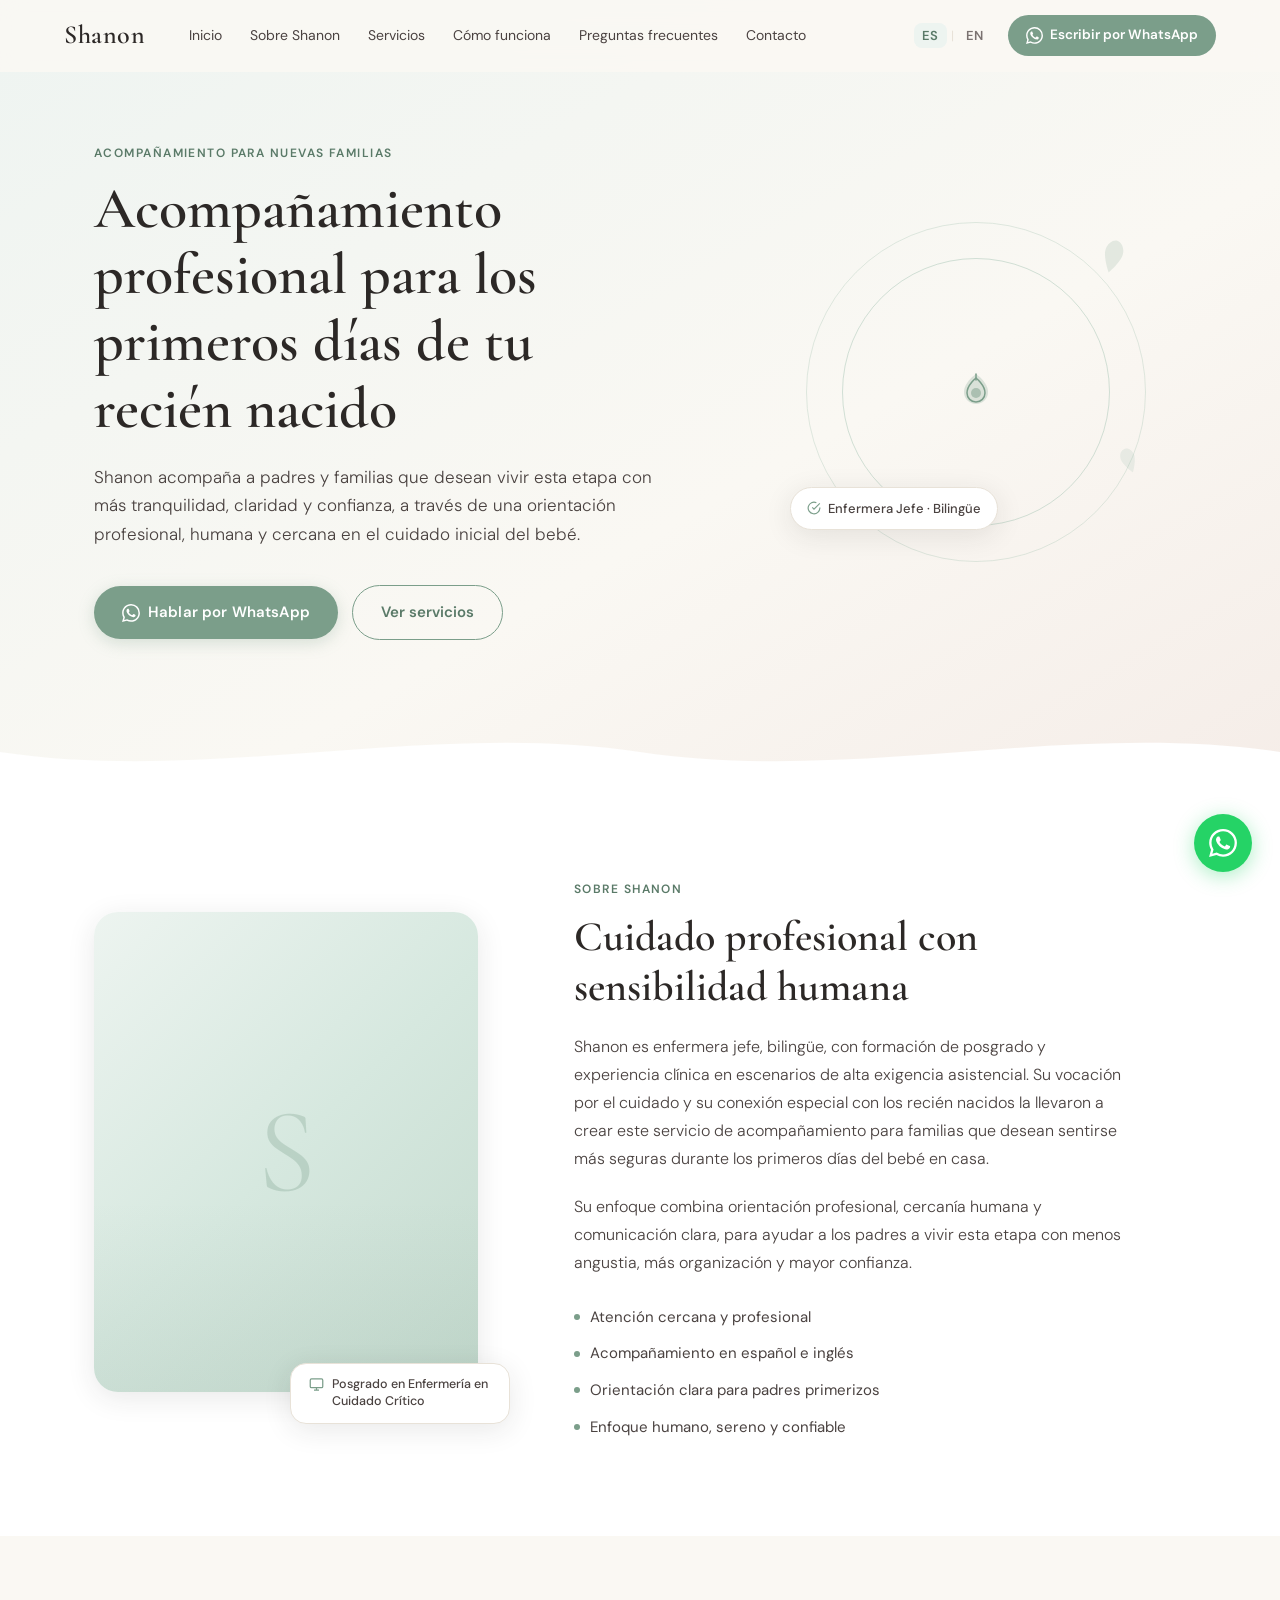
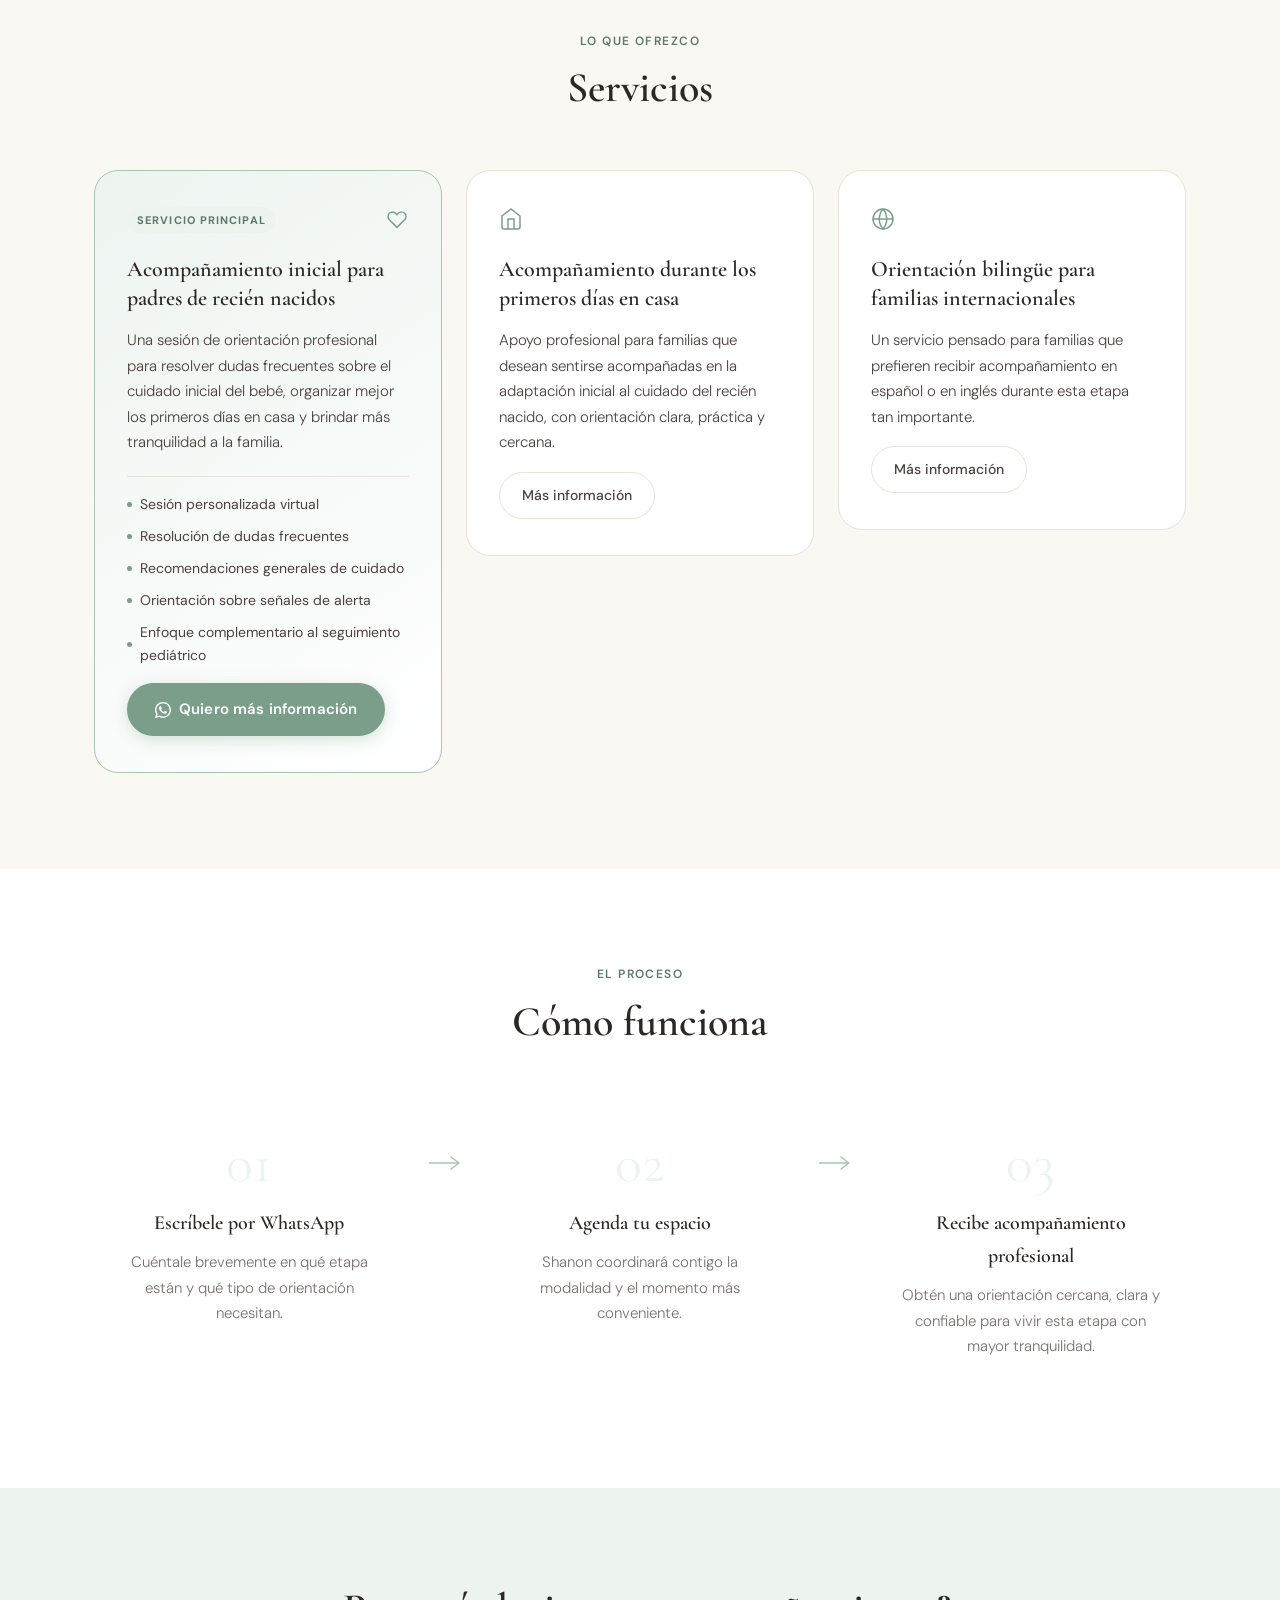
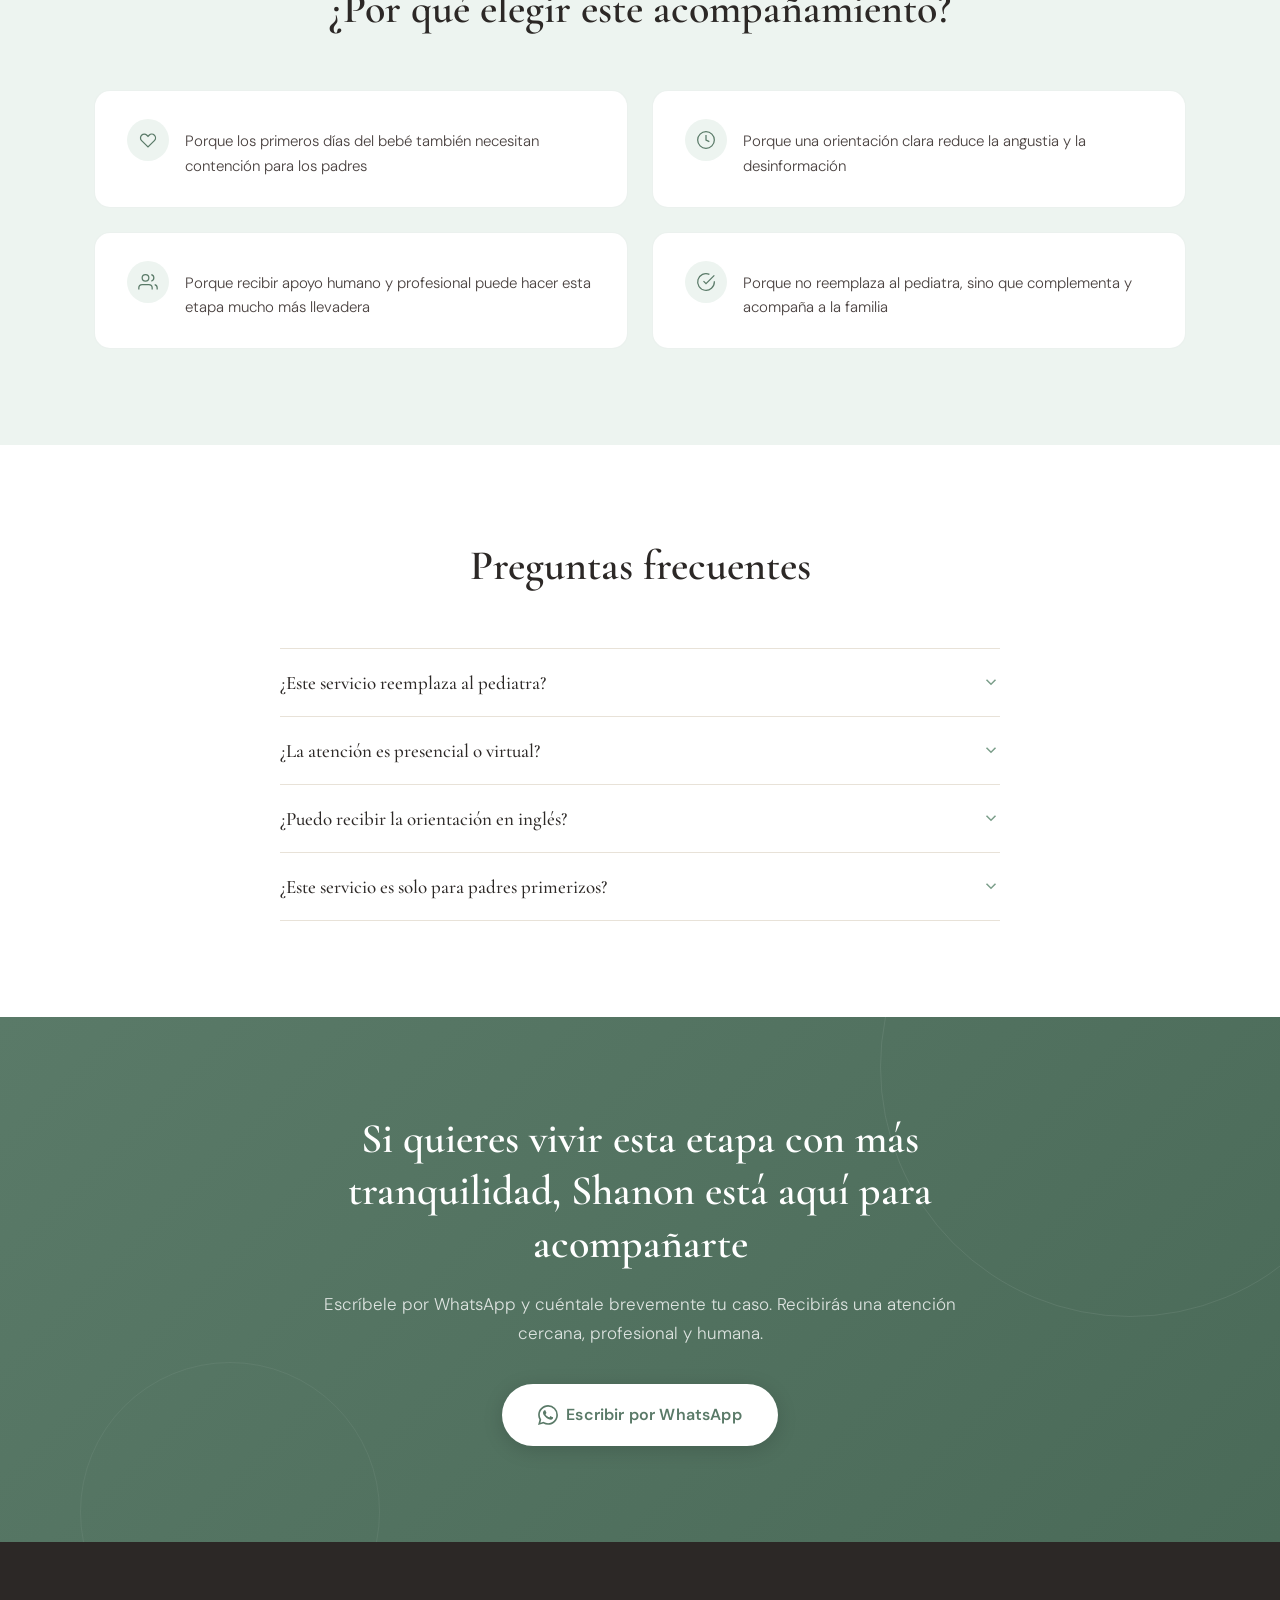
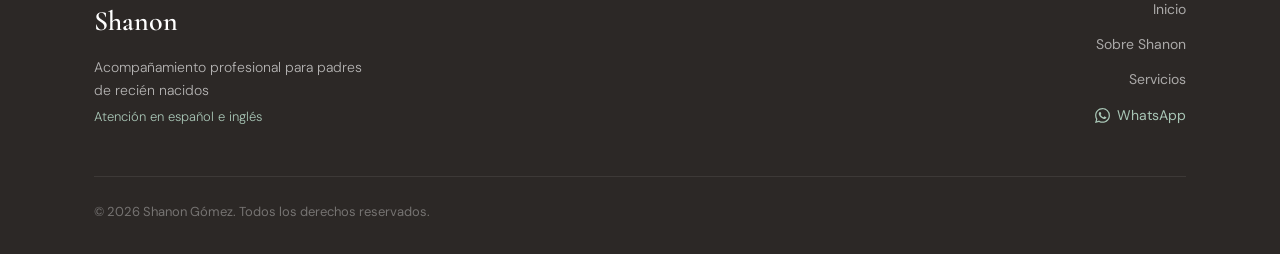
==== index.html @ 93e6fd95 "Initial commit: bilingual landing page for Shanon Gómez Professional newborn parent support service." ====
<!DOCTYPE html>
<html lang="es">
<head>
  <meta charset="UTF-8" />
  <meta name="viewport" content="width=device-width, initial-scale=1.0" />

  <!-- SEO dinámico -->
  <title id="meta-title">Shanon | Acompañamiento profesional para padres de recién nacidos</title>
  <meta name="description" id="meta-description"
    content="Orientación profesional, humana y cercana para familias y padres de recién nacidos. Atención en español e inglés. Contacto por WhatsApp." />
  <meta name="robots" content="index, follow" />
  <meta property="og:title" content="Shanon | Acompañamiento profesional para padres de recién nacidos" />
  <meta property="og:description"
    content="Orientación profesional, humana y cercana para familias y padres de recién nacidos." />
  <meta property="og:type" content="website" />

  <!-- Fuentes -->
  <link rel="preconnect" href="https://fonts.googleapis.com" />
  <link rel="preconnect" href="https://fonts.gstatic.com" crossorigin />
  <link
    href="https://fonts.googleapis.com/css2?family=Cormorant+Garamond:ital,wght@0,400;0,500;0,600;0,700;1,400;1,500&family=DM+Sans:wght@300;400;500;600&display=swap"
    rel="stylesheet" />

  <link rel="stylesheet" href="css/styles.css" />
</head>
<body>

  <!-- ═══════════════════════════ HEADER ═══════════════════════════ -->
  <header class="header" id="header">
    <div class="header-container">

      <a href="#inicio" class="logo">Shanon</a>

      <nav class="nav" id="nav">
        <a href="#inicio"      class="nav-link" data-es="Inicio"              data-en="Home">Inicio</a>
        <a href="#sobre"       class="nav-link" data-es="Sobre Shanon"        data-en="About Shanon">Sobre Shanon</a>
        <a href="#servicios"   class="nav-link" data-es="Servicios"           data-en="Services">Servicios</a>
        <a href="#como-funciona" class="nav-link" data-es="Cómo funciona"     data-en="How it works">Cómo funciona</a>
        <a href="#faq"         class="nav-link" data-es="Preguntas frecuentes" data-en="FAQ">Preguntas frecuentes</a>
        <a href="#contacto"    class="nav-link" data-es="Contacto"            data-en="Contact">Contacto</a>
      </nav>

      <div class="header-actions">
        <div class="lang-switch">
          <button class="lang-btn active" id="btn-es" onclick="setLanguage('es')">ES</button>
          <span class="lang-sep">|</span>
          <button class="lang-btn" id="btn-en" onclick="setLanguage('en')">EN</button>
        </div>

        <a href="#" class="wa-btn-header wa-link">
          <svg width="17" height="17" viewBox="0 0 24 24" fill="currentColor" aria-hidden="true"><path d="M17.472 14.382c-.297-.149-1.758-.867-2.03-.967-.273-.099-.471-.148-.67.15-.197.297-.767.966-.94 1.164-.173.199-.347.223-.644.075-.297-.15-1.255-.463-2.39-1.475-.883-.788-1.48-1.761-1.653-2.059-.173-.297-.018-.458.13-.606.134-.133.298-.347.446-.52.149-.174.198-.298.298-.497.099-.198.05-.371-.025-.52-.075-.149-.669-1.612-.916-2.207-.242-.579-.487-.5-.669-.51-.173-.008-.371-.01-.57-.01-.198 0-.52.074-.792.372-.272.297-1.04 1.016-1.04 2.479 0 1.462 1.065 2.875 1.213 3.074.149.198 2.096 3.2 5.077 4.487.709.306 1.262.489 1.694.625.712.227 1.36.195 1.871.118.571-.085 1.758-.719 2.006-1.413.248-.694.248-1.289.173-1.413-.074-.124-.272-.198-.57-.347m-5.421 7.403h-.004a9.87 9.87 0 01-5.031-1.378l-.361-.214-3.741.982.998-3.648-.235-.374a9.86 9.86 0 01-1.51-5.26c.001-5.45 4.436-9.884 9.888-9.884 2.64 0 5.122 1.03 6.988 2.898a9.825 9.825 0 012.893 6.994c-.003 5.45-4.437 9.884-9.885 9.884m8.413-18.297A11.815 11.815 0 0012.05 0C5.495 0 .16 5.335.157 11.892c0 2.096.547 4.142 1.588 5.945L.057 24l6.305-1.654a11.882 11.882 0 005.683 1.448h.005c6.554 0 11.89-5.335 11.893-11.893a11.821 11.821 0 00-3.48-8.413z"/></svg>
          <span data-es="Escribir por WhatsApp" data-en="Chat on WhatsApp">Escribir por WhatsApp</span>
        </a>

        <button class="menu-toggle" id="menu-toggle" aria-label="Menú">
          <span></span><span></span><span></span>
        </button>
      </div>
    </div>
  </header>

  <!-- ═══════════════════════════ HERO ═══════════════════════════ -->
  <section class="hero" id="inicio">
    <div class="hero-container">
      <div class="hero-content fade-in">
        <p class="eyebrow" data-es="Acompañamiento para nuevas familias" data-en="Support for new families">Acompañamiento para nuevas familias</p>
        <h1 class="hero-title"
          data-es="Acompañamiento profesional para los primeros días de tu recién nacido"
          data-en="Professional support for your newborn's first days at home">
          Acompañamiento profesional para los primeros días de tu recién nacido
        </h1>
        <p class="hero-subtitle"
          data-es="Shanon acompaña a padres y familias que desean vivir esta etapa con más tranquilidad, claridad y confianza, a través de una orientación profesional, humana y cercana en el cuidado inicial del bebé."
          data-en="Shanon supports parents and families who want to experience this stage with more peace of mind, clarity, and confidence through professional, warm, and personalized guidance for newborn care.">
          Shanon acompaña a padres y familias que desean vivir esta etapa con más tranquilidad, claridad y confianza, a través de una orientación profesional, humana y cercana en el cuidado inicial del bebé.
        </p>
        <div class="hero-btns">
          <a href="#" class="btn-primary wa-link">
            <svg width="18" height="18" viewBox="0 0 24 24" fill="currentColor" aria-hidden="true"><path d="M17.472 14.382c-.297-.149-1.758-.867-2.03-.967-.273-.099-.471-.148-.67.15-.197.297-.767.966-.94 1.164-.173.199-.347.223-.644.075-.297-.15-1.255-.463-2.39-1.475-.883-.788-1.48-1.761-1.653-2.059-.173-.297-.018-.458.13-.606.134-.133.298-.347.446-.52.149-.174.198-.298.298-.497.099-.198.05-.371-.025-.52-.075-.149-.669-1.612-.916-2.207-.242-.579-.487-.5-.669-.51-.173-.008-.371-.01-.57-.01-.198 0-.52.074-.792.372-.272.297-1.04 1.016-1.04 2.479 0 1.462 1.065 2.875 1.213 3.074.149.198 2.096 3.2 5.077 4.487.709.306 1.262.489 1.694.625.712.227 1.36.195 1.871.118.571-.085 1.758-.719 2.006-1.413.248-.694.248-1.289.173-1.413-.074-.124-.272-.198-.57-.347m-5.421 7.403h-.004a9.87 9.87 0 01-5.031-1.378l-.361-.214-3.741.982.998-3.648-.235-.374a9.86 9.86 0 01-1.51-5.26c.001-5.45 4.436-9.884 9.888-9.884 2.64 0 5.122 1.03 6.988 2.898a9.825 9.825 0 012.893 6.994c-.003 5.45-4.437 9.884-9.885 9.884m8.413-18.297A11.815 11.815 0 0012.05 0C5.495 0 .16 5.335.157 11.892c0 2.096.547 4.142 1.588 5.945L.057 24l6.305-1.654a11.882 11.882 0 005.683 1.448h.005c6.554 0 11.89-5.335 11.893-11.893a11.821 11.821 0 00-3.48-8.413z"/></svg>
            <span data-es="Hablar por WhatsApp" data-en="Chat on WhatsApp">Hablar por WhatsApp</span>
          </a>
          <a href="#servicios" class="btn-secondary" data-es="Ver servicios" data-en="View services">Ver servicios</a>
        </div>
      </div>

      <div class="hero-visual fade-in fade-delay">
        <div class="hero-art">
          <div class="art-ring art-ring--outer"></div>
          <div class="art-ring art-ring--inner"></div>
          <div class="art-center">
            <svg width="52" height="52" viewBox="0 0 52 52" fill="none" aria-hidden="true">
              <path d="M26 8C26 8 14 16 14 26C14 32.627 19.373 38 26 38C32.627 38 38 32.627 38 26C38 16 26 8 26 8Z" fill="#7B9E8A" opacity="0.25"/>
              <path d="M26 12C26 12 17 19 17 27C17 31.971 21.029 36 26 36C30.971 36 35 31.971 35 27C35 19 26 12 26 12Z" stroke="#7B9E8A" stroke-width="1.5" fill="none"/>
              <circle cx="26" cy="27" r="5" fill="#7B9E8A" opacity="0.5"/>
              <path d="M26 8 L26 14" stroke="#7B9E8A" stroke-width="1.5" stroke-linecap="round"/>
            </svg>
          </div>
          <div class="art-badge">
            <svg width="14" height="14" viewBox="0 0 24 24" fill="none" stroke="#7B9E8A" stroke-width="2" aria-hidden="true"><path d="M22 11.08V12a10 10 0 11-5.93-9.14"/><polyline points="22 4 12 14.01 9 11.01"/></svg>
            <span data-es="Enfermera Jefe · Bilingüe" data-en="Registered Nurse · Bilingual">Enfermera Jefe · Bilingüe</span>
          </div>
          <div class="art-leaf art-leaf--1">
            <svg width="20" height="36" viewBox="0 0 20 36" fill="none" aria-hidden="true"><path d="M10 35C10 35 1 22 1 14C1 6.82 5.925 2 10 2C14.075 2 19 6.82 19 14C19 22 10 35 10 35Z" fill="#7B9E8A" opacity="0.18"/></svg>
          </div>
          <div class="art-leaf art-leaf--2">
            <svg width="16" height="28" viewBox="0 0 16 28" fill="none" aria-hidden="true"><path d="M8 27C8 27 1 17 1 11C1 5.477 4.134 2 8 2C11.866 2 15 5.477 15 11C15 17 8 27 8 27Z" fill="#A8C5B5" opacity="0.22"/></svg>
          </div>
        </div>
      </div>
    </div>

    <div class="hero-wave">
      <svg viewBox="0 0 1440 72" fill="none" xmlns="http://www.w3.org/2000/svg" preserveAspectRatio="none">
        <path d="M0 36C240 72 480 0 720 36C960 72 1200 0 1440 36V72H0V36Z" fill="#FFFFFF"/>
      </svg>
    </div>
  </section>

  <!-- ═══════════════════════════ SOBRE SHANON ═══════════════════════════ -->
  <section class="about" id="sobre">
    <div class="container">
      <div class="about-grid">

        <div class="about-visual fade-in">
          <!-- Reemplazar con foto real: agregar background-image en el .about-photo -->
          <div class="about-photo">
            <div class="about-initials">S</div>
          </div>
          <div class="about-credential">
            <svg width="15" height="15" viewBox="0 0 24 24" fill="none" stroke="#7B9E8A" stroke-width="2" aria-hidden="true"><rect x="2" y="3" width="20" height="14" rx="2"/><path d="M8 21h8M12 17v4"/></svg>
            <span data-es="Posgrado en Enfermería en Cuidado Crítico" data-en="Postgraduate in Critical Care Nursing">Posgrado en Enfermería en Cuidado Crítico</span>
          </div>
        </div>

        <div class="about-content fade-in fade-delay">
          <p class="eyebrow" data-es="Sobre Shanon" data-en="About Shanon">Sobre Shanon</p>
          <h2 class="section-title"
            data-es="Cuidado profesional con sensibilidad humana"
            data-en="Professional care with a human touch">
            Cuidado profesional con sensibilidad humana
          </h2>
          <p class="about-text"
            data-es="Shanon es enfermera jefe, bilingüe, con formación de posgrado y experiencia clínica en escenarios de alta exigencia asistencial. Su vocación por el cuidado y su conexión especial con los recién nacidos la llevaron a crear este servicio de acompañamiento para familias que desean sentirse más seguras durante los primeros días del bebé en casa."
            data-en="Shanon is a bilingual registered nurse with postgraduate training and clinical experience in high-demand care settings. Her vocation for caregiving and her special connection with newborns inspired her to create this support service for families who want to feel safer and more confident during their baby's first days at home.">
            Shanon es enfermera jefe, bilingüe, con formación de posgrado y experiencia clínica en escenarios de alta exigencia asistencial. Su vocación por el cuidado y su conexión especial con los recién nacidos la llevaron a crear este servicio de acompañamiento para familias que desean sentirse más seguras durante los primeros días del bebé en casa.
          </p>
          <p class="about-text"
            data-es="Su enfoque combina orientación profesional, cercanía humana y comunicación clara, para ayudar a los padres a vivir esta etapa con menos angustia, más organización y mayor confianza."
            data-en="Her approach combines professional guidance, human warmth, and clear communication to help parents go through this stage with less anxiety, better organization, and greater peace of mind.">
            Su enfoque combina orientación profesional, cercanía humana y comunicación clara, para ayudar a los padres a vivir esta etapa con menos angustia, más organización y mayor confianza.
          </p>
          <ul class="about-bullets">
            <li data-es="Atención cercana y profesional"         data-en="Warm and professional care">Atención cercana y profesional</li>
            <li data-es="Acompañamiento en español e inglés"     data-en="Support in Spanish and English">Acompañamiento en español e inglés</li>
            <li data-es="Orientación clara para padres primerizos" data-en="Clear guidance for first-time parents">Orientación clara para padres primerizos</li>
            <li data-es="Enfoque humano, sereno y confiable"     data-en="A calm, trustworthy, human approach">Enfoque humano, sereno y confiable</li>
          </ul>
        </div>

      </div>
    </div>
  </section>

  <!-- ═══════════════════════════ SERVICIOS ═══════════════════════════ -->
  <section class="services" id="servicios">
    <div class="container">
      <div class="section-header fade-in">
        <p class="eyebrow" data-es="Lo que ofrezco" data-en="What I offer">Lo que ofrezco</p>
        <h2 class="section-title" data-es="Servicios" data-en="Services">Servicios</h2>
      </div>

      <div class="services-grid">

        <!-- Servicio 1 — Principal -->
        <div class="service-card service-card--main fade-in">
          <div class="service-top">
            <span class="service-badge" data-es="Servicio principal" data-en="Main service">Servicio principal</span>
            <div class="service-icon">
              <svg width="24" height="24" viewBox="0 0 24 24" fill="none" stroke="currentColor" stroke-width="1.5" aria-hidden="true"><path d="M4.318 6.318a4.5 4.5 0 000 6.364L12 20.364l7.682-7.682a4.5 4.5 0 00-6.364-6.364L12 7.636l-1.318-1.318a4.5 4.5 0 00-6.364 0z"/></svg>
            </div>
          </div>
          <h3 class="service-title"
            data-es="Acompañamiento inicial para padres de recién nacidos"
            data-en="Initial support for parents of newborns">
            Acompañamiento inicial para padres de recién nacidos
          </h3>
          <p class="service-text"
            data-es="Una sesión de orientación profesional para resolver dudas frecuentes sobre el cuidado inicial del bebé, organizar mejor los primeros días en casa y brindar más tranquilidad a la familia."
            data-en="A personalized professional guidance session to address common questions about newborn care, help families better organize their first days at home, and bring greater peace of mind.">
            Una sesión de orientación profesional para resolver dudas frecuentes sobre el cuidado inicial del bebé, organizar mejor los primeros días en casa y brindar más tranquilidad a la familia.
          </p>
          <ul class="service-includes">
            <li data-es="Sesión personalizada virtual"                                      data-en="Personalized virtual session">Sesión personalizada virtual</li>
            <li data-es="Resolución de dudas frecuentes"                                    data-en="Answers to common questions">Resolución de dudas frecuentes</li>
            <li data-es="Recomendaciones generales de cuidado"                              data-en="General care recommendations">Recomendaciones generales de cuidado</li>
            <li data-es="Orientación sobre señales de alerta"                               data-en="Guidance on warning signs">Orientación sobre señales de alerta</li>
            <li data-es="Enfoque complementario al seguimiento pediátrico"                   data-en="Complementary support alongside pediatric follow-up">Enfoque complementario al seguimiento pediátrico</li>
          </ul>
          <a href="#" class="btn-primary wa-link">
            <svg width="16" height="16" viewBox="0 0 24 24" fill="currentColor" aria-hidden="true"><path d="M17.472 14.382c-.297-.149-1.758-.867-2.03-.967-.273-.099-.471-.148-.67.15-.197.297-.767.966-.94 1.164-.173.199-.347.223-.644.075-.297-.15-1.255-.463-2.39-1.475-.883-.788-1.48-1.761-1.653-2.059-.173-.297-.018-.458.13-.606.134-.133.298-.347.446-.52.149-.174.198-.298.298-.497.099-.198.05-.371-.025-.52-.075-.149-.669-1.612-.916-2.207-.242-.579-.487-.5-.669-.51-.173-.008-.371-.01-.57-.01-.198 0-.52.074-.792.372-.272.297-1.04 1.016-1.04 2.479 0 1.462 1.065 2.875 1.213 3.074.149.198 2.096 3.2 5.077 4.487.709.306 1.262.489 1.694.625.712.227 1.36.195 1.871.118.571-.085 1.758-.719 2.006-1.413.248-.694.248-1.289.173-1.413-.074-.124-.272-.198-.57-.347m-5.421 7.403h-.004a9.87 9.87 0 01-5.031-1.378l-.361-.214-3.741.982.998-3.648-.235-.374a9.86 9.86 0 01-1.51-5.26c.001-5.45 4.436-9.884 9.888-9.884 2.64 0 5.122 1.03 6.988 2.898a9.825 9.825 0 012.893 6.994c-.003 5.45-4.437 9.884-9.885 9.884m8.413-18.297A11.815 11.815 0 0012.05 0C5.495 0 .16 5.335.157 11.892c0 2.096.547 4.142 1.588 5.945L.057 24l6.305-1.654a11.882 11.882 0 005.683 1.448h.005c6.554 0 11.89-5.335 11.893-11.893a11.821 11.821 0 00-3.48-8.413z"/></svg>
            <span data-es="Quiero más información" data-en="I want more information">Quiero más información</span>
          </a>
        </div>

        <!-- Servicio 2 -->
        <div class="service-card fade-in fade-delay">
          <div class="service-icon">
            <svg width="24" height="24" viewBox="0 0 24 24" fill="none" stroke="currentColor" stroke-width="1.5" aria-hidden="true"><path d="M3 9l9-7 9 7v11a2 2 0 01-2 2H5a2 2 0 01-2-2z"/><polyline points="9 22 9 12 15 12 15 22"/></svg>
          </div>
          <h3 class="service-title"
            data-es="Acompañamiento durante los primeros días en casa"
            data-en="Support during the first days at home">
            Acompañamiento durante los primeros días en casa
          </h3>
          <p class="service-text"
            data-es="Apoyo profesional para familias que desean sentirse acompañadas en la adaptación inicial al cuidado del recién nacido, con orientación clara, práctica y cercana."
            data-en="Professional support for families who want guidance and reassurance while adjusting to life with their newborn at home.">
            Apoyo profesional para familias que desean sentirse acompañadas en la adaptación inicial al cuidado del recién nacido, con orientación clara, práctica y cercana.
          </p>
          <a href="#" class="btn-outline wa-link">
            <span data-es="Más información" data-en="More information">Más información</span>
          </a>
        </div>

        <!-- Servicio 3 -->
        <div class="service-card fade-in fade-delay-2">
          <div class="service-icon">
            <svg width="24" height="24" viewBox="0 0 24 24" fill="none" stroke="currentColor" stroke-width="1.5" aria-hidden="true"><circle cx="12" cy="12" r="10"/><line x1="2" y1="12" x2="22" y2="12"/><path d="M12 2a15.3 15.3 0 010 20M12 2a15.3 15.3 0 000 20"/></svg>
          </div>
          <h3 class="service-title"
            data-es="Orientación bilingüe para familias internacionales"
            data-en="Bilingual support for international families">
            Orientación bilingüe para familias internacionales
          </h3>
          <p class="service-text"
            data-es="Un servicio pensado para familias que prefieren recibir acompañamiento en español o en inglés durante esta etapa tan importante."
            data-en="A service designed for families who prefer guidance in either Spanish or English during this important stage.">
            Un servicio pensado para familias que prefieren recibir acompañamiento en español o en inglés durante esta etapa tan importante.
          </p>
          <a href="#" class="btn-outline wa-link">
            <span data-es="Más información" data-en="More information">Más información</span>
          </a>
        </div>

      </div>
    </div>
  </section>

  <!-- ═══════════════════════════ CÓMO FUNCIONA ═══════════════════════════ -->
  <section class="how-it-works" id="como-funciona">
    <div class="container">
      <div class="section-header fade-in">
        <p class="eyebrow" data-es="El proceso" data-en="The process">El proceso</p>
        <h2 class="section-title" data-es="Cómo funciona" data-en="How it works">Cómo funciona</h2>
      </div>

      <div class="steps-grid">
        <div class="step fade-in">
          <div class="step-number">01</div>
          <h3 class="step-title" data-es="Escríbele por WhatsApp" data-en="Send a WhatsApp message">Escríbele por WhatsApp</h3>
          <p class="step-text"
            data-es="Cuéntale brevemente en qué etapa están y qué tipo de orientación necesitan."
            data-en="Briefly explain your stage and the type of guidance you need.">
            Cuéntale brevemente en qué etapa están y qué tipo de orientación necesitan.
          </p>
        </div>

        <div class="step-arrow fade-in" aria-hidden="true">
          <svg width="32" height="16" viewBox="0 0 32 16" fill="none"><path d="M0 8h28M22 2l8 6-8 6" stroke="currentColor" stroke-width="1.5" stroke-linecap="round" stroke-linejoin="round"/></svg>
        </div>

        <div class="step fade-in fade-delay">
          <div class="step-number">02</div>
          <h3 class="step-title" data-es="Agenda tu espacio" data-en="Schedule your session">Agenda tu espacio</h3>
          <p class="step-text"
            data-es="Shanon coordinará contigo la modalidad y el momento más conveniente."
            data-en="Shanon will coordinate the best format and time with you.">
            Shanon coordinará contigo la modalidad y el momento más conveniente.
          </p>
        </div>

        <div class="step-arrow fade-in" aria-hidden="true">
          <svg width="32" height="16" viewBox="0 0 32 16" fill="none"><path d="M0 8h28M22 2l8 6-8 6" stroke="currentColor" stroke-width="1.5" stroke-linecap="round" stroke-linejoin="round"/></svg>
        </div>

        <div class="step fade-in fade-delay-2">
          <div class="step-number">03</div>
          <h3 class="step-title" data-es="Recibe acompañamiento profesional" data-en="Receive professional guidance">Recibe acompañamiento profesional</h3>
          <p class="step-text"
            data-es="Obtén una orientación cercana, clara y confiable para vivir esta etapa con mayor tranquilidad."
            data-en="Get warm, clear, and trustworthy support to go through this stage with more confidence and peace of mind.">
            Obtén una orientación cercana, clara y confiable para vivir esta etapa con mayor tranquilidad.
          </p>
        </div>
      </div>
    </div>
  </section>

  <!-- ═══════════════════════════ DIFERENCIALES ═══════════════════════════ -->
  <section class="value" id="por-que">
    <div class="container">
      <div class="section-header fade-in">
        <h2 class="section-title"
          data-es="¿Por qué elegir este acompañamiento?"
          data-en="Why choose this support?">
          ¿Por qué elegir este acompañamiento?
        </h2>
      </div>

      <div class="value-grid">
        <div class="value-item fade-in">
          <div class="value-icon">
            <svg width="20" height="20" viewBox="0 0 24 24" fill="none" stroke="currentColor" stroke-width="1.5" aria-hidden="true"><path d="M4.318 6.318a4.5 4.5 0 000 6.364L12 20.364l7.682-7.682a4.5 4.5 0 00-6.364-6.364L12 7.636l-1.318-1.318a4.5 4.5 0 00-6.364 0z"/></svg>
          </div>
          <p data-es="Porque los primeros días del bebé también necesitan contención para los padres"
             data-en="Because a baby's first days also require emotional support for parents">
            Porque los primeros días del bebé también necesitan contención para los padres
          </p>
        </div>
        <div class="value-item fade-in fade-delay">
          <div class="value-icon">
            <svg width="20" height="20" viewBox="0 0 24 24" fill="none" stroke="currentColor" stroke-width="1.5" aria-hidden="true"><path d="M12 2C6.477 2 2 6.477 2 12s4.477 10 10 10 10-4.477 10-10S17.523 2 12 2z"/><path d="M12 6v6l4 2"/></svg>
          </div>
          <p data-es="Porque una orientación clara reduce la angustia y la desinformación"
             data-en="Because clear guidance helps reduce anxiety and confusion">
            Porque una orientación clara reduce la angustia y la desinformación
          </p>
        </div>
        <div class="value-item fade-in">
          <div class="value-icon">
            <svg width="20" height="20" viewBox="0 0 24 24" fill="none" stroke="currentColor" stroke-width="1.5" aria-hidden="true"><path d="M17 21v-2a4 4 0 00-4-4H5a4 4 0 00-4 4v2"/><circle cx="9" cy="7" r="4"/><path d="M23 21v-2a4 4 0 00-3-3.87M16 3.13a4 4 0 010 7.75"/></svg>
          </div>
          <p data-es="Porque recibir apoyo humano y profesional puede hacer esta etapa mucho más llevadera"
             data-en="Because warm, professional support can make this stage much easier">
            Porque recibir apoyo humano y profesional puede hacer esta etapa mucho más llevadera
          </p>
        </div>
        <div class="value-item fade-in fade-delay">
          <div class="value-icon">
            <svg width="20" height="20" viewBox="0 0 24 24" fill="none" stroke="currentColor" stroke-width="1.5" aria-hidden="true"><path d="M22 11.08V12a10 10 0 11-5.93-9.14"/><polyline points="22 4 12 14.01 9 11.01"/></svg>
          </div>
          <p data-es="Porque no reemplaza al pediatra, sino que complementa y acompaña a la familia"
             data-en="Because it does not replace your pediatrician; it complements and supports your family">
            Porque no reemplaza al pediatra, sino que complementa y acompaña a la familia
          </p>
        </div>
      </div>
    </div>
  </section>

  <!-- ═══════════════════════════ FAQ ═══════════════════════════ -->
  <section class="faq" id="faq">
    <div class="container">
      <div class="section-header fade-in">
        <h2 class="section-title" data-es="Preguntas frecuentes" data-en="Frequently asked questions">Preguntas frecuentes</h2>
      </div>

      <div class="faq-list fade-in">

        <div class="faq-item">
          <button class="faq-question" onclick="toggleFaq(this)">
            <span data-es="¿Este servicio reemplaza al pediatra?" data-en="Does this service replace the pediatrician?">¿Este servicio reemplaza al pediatra?</span>
            <svg class="faq-chevron" width="18" height="18" viewBox="0 0 24 24" fill="none" stroke="currentColor" stroke-width="2" aria-hidden="true"><polyline points="6 9 12 15 18 9"/></svg>
          </button>
          <div class="faq-answer">
            <p data-es="No. Este servicio no reemplaza la valoración médica ni el seguimiento pediátrico. Es un acompañamiento complementario de orientación profesional para padres y familias."
               data-en="No. This service does not replace medical evaluation or pediatric follow-up. It is a complementary professional guidance service for parents and families.">
              No. Este servicio no reemplaza la valoración médica ni el seguimiento pediátrico. Es un acompañamiento complementario de orientación profesional para padres y familias.
            </p>
          </div>
        </div>

        <div class="faq-item">
          <button class="faq-question" onclick="toggleFaq(this)">
            <span data-es="¿La atención es presencial o virtual?" data-en="Is the support in person or virtual?">¿La atención es presencial o virtual?</span>
            <svg class="faq-chevron" width="18" height="18" viewBox="0 0 24 24" fill="none" stroke="currentColor" stroke-width="2" aria-hidden="true"><polyline points="6 9 12 15 18 9"/></svg>
          </button>
          <div class="faq-answer">
            <p data-es="Inicialmente puede ofrecerse de forma virtual. Si más adelante se habilita atención presencial, puede añadirse fácilmente."
               data-en="Initially, the service may be offered virtually. If in-person support is added later, the site should make that easy to update.">
              Inicialmente puede ofrecerse de forma virtual. Si más adelante se habilita atención presencial, puede añadirse fácilmente.
            </p>
          </div>
        </div>

        <div class="faq-item">
          <button class="faq-question" onclick="toggleFaq(this)">
            <span data-es="¿Puedo recibir la orientación en inglés?" data-en="Can I receive support in English?">¿Puedo recibir la orientación en inglés?</span>
            <svg class="faq-chevron" width="18" height="18" viewBox="0 0 24 24" fill="none" stroke="currentColor" stroke-width="2" aria-hidden="true"><polyline points="6 9 12 15 18 9"/></svg>
          </button>
          <div class="faq-answer">
            <p data-es="Sí. Shanon ofrece acompañamiento tanto en español como en inglés."
               data-en="Yes. Shanon offers support in both Spanish and English.">
              Sí. Shanon ofrece acompañamiento tanto en español como en inglés.
            </p>
          </div>
        </div>

        <div class="faq-item">
          <button class="faq-question" onclick="toggleFaq(this)">
            <span data-es="¿Este servicio es solo para padres primerizos?" data-en="Is this service only for first-time parents?">¿Este servicio es solo para padres primerizos?</span>
            <svg class="faq-chevron" width="18" height="18" viewBox="0 0 24 24" fill="none" stroke="currentColor" stroke-width="2" aria-hidden="true"><polyline points="6 9 12 15 18 9"/></svg>
          </button>
          <div class="faq-answer">
            <p data-es="No. También puede ser útil para familias que desean sentirse más seguras y acompañadas en el cuidado inicial del recién nacido."
               data-en="No. It can also be helpful for families who want more confidence and support during the newborn's first days.">
              No. También puede ser útil para familias que desean sentirse más seguras y acompañadas en el cuidado inicial del recién nacido.
            </p>
          </div>
        </div>

      </div>
    </div>
  </section>

  <!-- ═══════════════════════════ CTA FINAL ═══════════════════════════ -->
  <section class="cta-final" id="contacto">
    <div class="container">
      <div class="cta-content fade-in">
        <h2 class="cta-title"
          data-es="Si quieres vivir esta etapa con más tranquilidad, Shanon está aquí para acompañarte"
          data-en="If you want to go through this stage with more peace of mind, Shanon is here to support you">
          Si quieres vivir esta etapa con más tranquilidad, Shanon está aquí para acompañarte
        </h2>
        <p class="cta-text"
          data-es="Escríbele por WhatsApp y cuéntale brevemente tu caso. Recibirás una atención cercana, profesional y humana."
          data-en="Send her a WhatsApp message and briefly tell her about your situation. You will receive warm, professional, and human support.">
          Escríbele por WhatsApp y cuéntale brevemente tu caso. Recibirás una atención cercana, profesional y humana.
        </p>
        <a href="#" class="btn-primary btn-lg wa-link">
          <svg width="20" height="20" viewBox="0 0 24 24" fill="currentColor" aria-hidden="true"><path d="M17.472 14.382c-.297-.149-1.758-.867-2.03-.967-.273-.099-.471-.148-.67.15-.197.297-.767.966-.94 1.164-.173.199-.347.223-.644.075-.297-.15-1.255-.463-2.39-1.475-.883-.788-1.48-1.761-1.653-2.059-.173-.297-.018-.458.13-.606.134-.133.298-.347.446-.52.149-.174.198-.298.298-.497.099-.198.05-.371-.025-.52-.075-.149-.669-1.612-.916-2.207-.242-.579-.487-.5-.669-.51-.173-.008-.371-.01-.57-.01-.198 0-.52.074-.792.372-.272.297-1.04 1.016-1.04 2.479 0 1.462 1.065 2.875 1.213 3.074.149.198 2.096 3.2 5.077 4.487.709.306 1.262.489 1.694.625.712.227 1.36.195 1.871.118.571-.085 1.758-.719 2.006-1.413.248-.694.248-1.289.173-1.413-.074-.124-.272-.198-.57-.347m-5.421 7.403h-.004a9.87 9.87 0 01-5.031-1.378l-.361-.214-3.741.982.998-3.648-.235-.374a9.86 9.86 0 01-1.51-5.26c.001-5.45 4.436-9.884 9.888-9.884 2.64 0 5.122 1.03 6.988 2.898a9.825 9.825 0 012.893 6.994c-.003 5.45-4.437 9.884-9.885 9.884m8.413-18.297A11.815 11.815 0 0012.05 0C5.495 0 .16 5.335.157 11.892c0 2.096.547 4.142 1.588 5.945L.057 24l6.305-1.654a11.882 11.882 0 005.683 1.448h.005c6.554 0 11.89-5.335 11.893-11.893a11.821 11.821 0 00-3.48-8.413z"/></svg>
          <span data-es="Escribir por WhatsApp" data-en="Chat on WhatsApp">Escribir por WhatsApp</span>
        </a>
      </div>
    </div>
  </section>

  <!-- ═══════════════════════════ FOOTER ═══════════════════════════ -->
  <footer class="footer">
    <div class="container">
      <div class="footer-grid">
        <div class="footer-brand">
          <div class="footer-logo">Shanon</div>
          <p data-es="Acompañamiento profesional para padres de recién nacidos"
             data-en="Professional support for parents of newborns">
            Acompañamiento profesional para padres de recién nacidos
          </p>
          <p class="footer-lang" data-es="Atención en español e inglés" data-en="Support in Spanish and English">Atención en español e inglés</p>
        </div>
        <div class="footer-links">
          <a href="#inicio"    data-es="Inicio"       data-en="Home">Inicio</a>
          <a href="#sobre"     data-es="Sobre Shanon" data-en="About Shanon">Sobre Shanon</a>
          <a href="#servicios" data-es="Servicios"    data-en="Services">Servicios</a>
          <a href="#" class="footer-wa wa-link">
            <svg width="15" height="15" viewBox="0 0 24 24" fill="currentColor" aria-hidden="true"><path d="M17.472 14.382c-.297-.149-1.758-.867-2.03-.967-.273-.099-.471-.148-.67.15-.197.297-.767.966-.94 1.164-.173.199-.347.223-.644.075-.297-.15-1.255-.463-2.39-1.475-.883-.788-1.48-1.761-1.653-2.059-.173-.297-.018-.458.13-.606.134-.133.298-.347.446-.52.149-.174.198-.298.298-.497.099-.198.05-.371-.025-.52-.075-.149-.669-1.612-.916-2.207-.242-.579-.487-.5-.669-.51-.173-.008-.371-.01-.57-.01-.198 0-.52.074-.792.372-.272.297-1.04 1.016-1.04 2.479 0 1.462 1.065 2.875 1.213 3.074.149.198 2.096 3.2 5.077 4.487.709.306 1.262.489 1.694.625.712.227 1.36.195 1.871.118.571-.085 1.758-.719 2.006-1.413.248-.694.248-1.289.173-1.413-.074-.124-.272-.198-.57-.347m-5.421 7.403h-.004a9.87 9.87 0 01-5.031-1.378l-.361-.214-3.741.982.998-3.648-.235-.374a9.86 9.86 0 01-1.51-5.26c.001-5.45 4.436-9.884 9.888-9.884 2.64 0 5.122 1.03 6.988 2.898a9.825 9.825 0 012.893 6.994c-.003 5.45-4.437 9.884-9.885 9.884m8.413-18.297A11.815 11.815 0 0012.05 0C5.495 0 .16 5.335.157 11.892c0 2.096.547 4.142 1.588 5.945L.057 24l6.305-1.654a11.882 11.882 0 005.683 1.448h.005c6.554 0 11.89-5.335 11.893-11.893a11.821 11.821 0 00-3.48-8.413z"/></svg>
            WhatsApp
          </a>
        </div>
      </div>
      <div class="footer-bottom">
        <p>&copy; 2026 Shanon Gómez. <span data-es="Todos los derechos reservados." data-en="All rights reserved.">Todos los derechos reservados.</span></p>
      </div>
    </div>
  </footer>

  <!-- Botón flotante WhatsApp -->
  <a href="#" class="wa-float wa-link" aria-label="WhatsApp">
    <svg width="28" height="28" viewBox="0 0 24 24" fill="currentColor" aria-hidden="true"><path d="M17.472 14.382c-.297-.149-1.758-.867-2.03-.967-.273-.099-.471-.148-.67.15-.197.297-.767.966-.94 1.164-.173.199-.347.223-.644.075-.297-.15-1.255-.463-2.39-1.475-.883-.788-1.48-1.761-1.653-2.059-.173-.297-.018-.458.13-.606.134-.133.298-.347.446-.52.149-.174.198-.298.298-.497.099-.198.05-.371-.025-.52-.075-.149-.669-1.612-.916-2.207-.242-.579-.487-.5-.669-.51-.173-.008-.371-.01-.57-.01-.198 0-.52.074-.792.372-.272.297-1.04 1.016-1.04 2.479 0 1.462 1.065 2.875 1.213 3.074.149.198 2.096 3.2 5.077 4.487.709.306 1.262.489 1.694.625.712.227 1.36.195 1.871.118.571-.085 1.758-.719 2.006-1.413.248-.694.248-1.289.173-1.413-.074-.124-.272-.198-.57-.347m-5.421 7.403h-.004a9.87 9.87 0 01-5.031-1.378l-.361-.214-3.741.982.998-3.648-.235-.374a9.86 9.86 0 01-1.51-5.26c.001-5.45 4.436-9.884 9.888-9.884 2.64 0 5.122 1.03 6.988 2.898a9.825 9.825 0 012.893 6.994c-.003 5.45-4.437 9.884-9.885 9.884m8.413-18.297A11.815 11.815 0 0012.05 0C5.495 0 .16 5.335.157 11.892c0 2.096.547 4.142 1.588 5.945L.057 24l6.305-1.654a11.882 11.882 0 005.683 1.448h.005c6.554 0 11.89-5.335 11.893-11.893a11.821 11.821 0 00-3.48-8.413z"/></svg>
  </a>

  <script src="js/main.js"></script>
</body>
</html>
---- css/styles.css ----
/* ═══════════════════════════════════════════════════
   SHANON GÓMEZ — ESTILOS PRINCIPALES
   ═══════════════════════════════════════════════════ */

/* ---------- VARIABLES ---------- */
:root {
  --cream:        #FAF8F3;
  --cream-dark:   #F2EEE5;
  --white:        #FFFFFF;
  --sage:         #7B9E8A;
  --sage-light:   #EDF4F0;
  --sage-mid:     #A8C5B5;
  --sage-dark:    #5A7A68;
  --blush:        #F7EFEB;
  --text:         #2C2826;
  --text-mid:     #4A4240;
  --text-light:   #7A7270;
  --border:       #E8E2D8;
  --shadow-sm:    0 2px 12px rgba(44, 40, 38, 0.07);
  --shadow-md:    0 6px 28px rgba(44, 40, 38, 0.10);
  --shadow-lg:    0 12px 48px rgba(44, 40, 38, 0.13);

  --font-serif:   'Cormorant Garamond', Georgia, serif;
  --font-sans:    'DM Sans', -apple-system, BlinkMacSystemFont, sans-serif;

  --radius-sm:    8px;
  --radius-md:    16px;
  --radius-lg:    24px;
  --radius-full:  999px;
  --transition:   0.25s ease;

  --header-h:     72px;
}

/* ---------- RESET & BASE ---------- */
*, *::before, *::after { box-sizing: border-box; margin: 0; padding: 0; }

html { scroll-behavior: smooth; }

body {
  font-family: var(--font-sans);
  font-size: 16px;
  color: var(--text);
  background: var(--white);
  line-height: 1.65;
  -webkit-font-smoothing: antialiased;
}

img { max-width: 100%; display: block; }
a  { text-decoration: none; color: inherit; }
ul { list-style: none; }
button { cursor: pointer; border: none; background: none; font-family: inherit; }

/* ---------- CONTENEDOR ---------- */
.container {
  max-width: 1140px;
  margin: 0 auto;
  padding: 0 24px;
}

/* ---------- UTILIDADES ---------- */
.eyebrow {
  font-family: var(--font-sans);
  font-size: 12px;
  font-weight: 600;
  letter-spacing: 0.12em;
  text-transform: uppercase;
  color: var(--sage-dark);
  margin-bottom: 12px;
}

.section-title {
  font-family: var(--font-serif);
  font-size: clamp(28px, 4vw, 42px);
  font-weight: 600;
  line-height: 1.2;
  color: var(--text);
}

.section-header {
  text-align: center;
  margin-bottom: 56px;
}

.section-header .section-title { margin-top: 0; }

/* ---------- ANIMACIONES ---------- */
.fade-in {
  opacity: 0;
  transform: translateY(22px);
  transition: opacity 0.65s ease, transform 0.65s ease;
}
.fade-in.visible        { opacity: 1; transform: translateY(0); }
.fade-delay             { transition-delay: 0.12s; }
.fade-delay-2           { transition-delay: 0.24s; }

/* ---------- BOTONES ---------- */
.btn-primary {
  display: inline-flex;
  align-items: center;
  gap: 8px;
  padding: 14px 28px;
  background: var(--sage);
  color: var(--white);
  border-radius: var(--radius-full);
  font-size: 15px;
  font-weight: 600;
  letter-spacing: 0.01em;
  transition: background var(--transition), transform var(--transition), box-shadow var(--transition);
  box-shadow: 0 4px 16px rgba(123, 158, 138, 0.28);
}
.btn-primary:hover {
  background: var(--sage-dark);
  transform: translateY(-2px);
  box-shadow: 0 8px 24px rgba(123, 158, 138, 0.36);
}

.btn-secondary {
  display: inline-flex;
  align-items: center;
  padding: 14px 28px;
  border: 1.5px solid var(--sage);
  color: var(--sage-dark);
  border-radius: var(--radius-full);
  font-size: 15px;
  font-weight: 600;
  transition: background var(--transition), color var(--transition), transform var(--transition);
}
.btn-secondary:hover {
  background: var(--sage-light);
  transform: translateY(-2px);
}

.btn-outline {
  display: inline-flex;
  align-items: center;
  gap: 6px;
  padding: 11px 22px;
  border: 1.5px solid var(--border);
  color: var(--text-mid);
  border-radius: var(--radius-full);
  font-size: 14px;
  font-weight: 500;
  transition: border-color var(--transition), color var(--transition), background var(--transition);
}
.btn-outline:hover {
  border-color: var(--sage);
  color: var(--sage-dark);
  background: var(--sage-light);
}

.btn-lg { padding: 18px 36px; font-size: 16px; }

/* ═══════════════════════════════════════════════════
   HEADER
   ═══════════════════════════════════════════════════ */
.header {
  position: fixed;
  top: 0; left: 0; right: 0;
  z-index: 100;
  height: var(--header-h);
  background: rgba(250, 248, 243, 0.92);
  backdrop-filter: blur(12px);
  -webkit-backdrop-filter: blur(12px);
  border-bottom: 1px solid transparent;
  transition: border-color var(--transition), box-shadow var(--transition);
}
.header.scrolled {
  border-bottom-color: var(--border);
  box-shadow: var(--shadow-sm);
}

.header-container {
  max-width: 1200px;
  margin: 0 auto;
  padding: 0 24px;
  height: 100%;
  display: flex;
  align-items: center;
  gap: 32px;
}

/* Logo */
.logo {
  font-family: var(--font-serif);
  font-size: 26px;
  font-weight: 600;
  color: var(--text);
  letter-spacing: 0.02em;
  flex-shrink: 0;
}

/* Nav */
.nav {
  display: flex;
  align-items: center;
  gap: 4px;
  flex: 1;
}

.nav-link {
  font-size: 14px;
  font-weight: 400;
  color: var(--text-mid);
  padding: 6px 12px;
  border-radius: var(--radius-sm);
  transition: color var(--transition), background var(--transition);
  white-space: nowrap;
}
.nav-link:hover { color: var(--sage-dark); background: var(--sage-light); }

/* Header acciones */
.header-actions {
  display: flex;
  align-items: center;
  gap: 16px;
  margin-left: auto;
  flex-shrink: 0;
}

/* Language switch */
.lang-switch {
  display: flex;
  align-items: center;
  gap: 4px;
}
.lang-btn {
  font-size: 13px;
  font-weight: 600;
  color: var(--text-light);
  padding: 4px 8px;
  border-radius: var(--radius-sm);
  transition: color var(--transition), background var(--transition);
  letter-spacing: 0.04em;
}
.lang-btn:hover  { color: var(--sage-dark); }
.lang-btn.active { color: var(--sage-dark); background: var(--sage-light); }
.lang-sep        { color: var(--border); font-size: 13px; }

/* WhatsApp header button */
.wa-btn-header {
  display: inline-flex;
  align-items: center;
  gap: 7px;
  padding: 9px 18px;
  background: var(--sage);
  color: var(--white);
  border-radius: var(--radius-full);
  font-size: 13.5px;
  font-weight: 600;
  transition: background var(--transition), transform var(--transition);
  white-space: nowrap;
}
.wa-btn-header:hover { background: var(--sage-dark); transform: translateY(-1px); }

/* Mobile toggle */
.menu-toggle {
  display: none;
  flex-direction: column;
  gap: 5px;
  padding: 4px;
}
.menu-toggle span {
  display: block;
  width: 22px;
  height: 2px;
  background: var(--text);
  border-radius: 2px;
  transition: transform var(--transition), opacity var(--transition);
}
.menu-toggle.open span:nth-child(1) { transform: translateY(7px) rotate(45deg); }
.menu-toggle.open span:nth-child(2) { opacity: 0; }
.menu-toggle.open span:nth-child(3) { transform: translateY(-7px) rotate(-45deg); }

/* ═══════════════════════════════════════════════════
   HERO
   ═══════════════════════════════════════════════════ */
.hero {
  padding-top: calc(var(--header-h) + 72px);
  padding-bottom: 0;
  background: linear-gradient(150deg, #EEF4F1 0%, var(--cream) 60%, #F5EDE8 100%);
  position: relative;
  overflow: hidden;
}

.hero-container {
  max-width: 1140px;
  margin: 0 auto;
  padding: 0 24px 80px;
  display: grid;
  grid-template-columns: 1fr 420px;
  gap: 64px;
  align-items: center;
}

.hero-content { max-width: 560px; }

.hero-title {
  font-family: var(--font-serif);
  font-size: clamp(34px, 5vw, 58px);
  font-weight: 600;
  line-height: 1.15;
  color: var(--text);
  margin-bottom: 20px;
  margin-top: 4px;
}

.hero-subtitle {
  font-size: 17px;
  color: var(--text-mid);
  line-height: 1.7;
  margin-bottom: 36px;
  font-weight: 300;
}

.hero-btns {
  display: flex;
  gap: 14px;
  flex-wrap: wrap;
  align-items: center;
}

/* Hero visual */
.hero-visual {
  display: flex;
  justify-content: center;
  align-items: center;
}

.hero-art {
  position: relative;
  width: 340px;
  height: 340px;
}

.art-ring {
  position: absolute;
  border-radius: 50%;
  border: 1.5px solid var(--sage-mid);
}
.art-ring--outer {
  inset: 0;
  opacity: 0.35;
  animation: rotateRing 18s linear infinite;
}
.art-ring--inner {
  inset: 36px;
  opacity: 0.5;
  animation: rotateRing 12s linear infinite reverse;
}

@keyframes rotateRing {
  from { transform: rotate(0deg); }
  to   { transform: rotate(360deg); }
}

.art-center {
  position: absolute;
  inset: 0;
  display: flex;
  align-items: center;
  justify-content: center;
}

.art-badge {
  position: absolute;
  bottom: 32px;
  left: -16px;
  display: flex;
  align-items: center;
  gap: 7px;
  background: var(--white);
  border: 1px solid var(--border);
  padding: 10px 16px;
  border-radius: var(--radius-full);
  font-size: 13px;
  font-weight: 500;
  color: var(--text-mid);
  box-shadow: var(--shadow-md);
  white-space: nowrap;
}

.art-leaf {
  position: absolute;
}
.art-leaf--1 { top: 16px; right: 24px; transform: rotate(15deg); }
.art-leaf--2 { bottom: 80px; right: 8px; transform: rotate(-20deg); }

/* Hero wave */
.hero-wave {
  line-height: 0;
}
.hero-wave svg { width: 100%; display: block; }

/* ═══════════════════════════════════════════════════
   SOBRE SHANON
   ═══════════════════════════════════════════════════ */
.about {
  padding: 96px 0;
  background: var(--white);
}

.about-grid {
  display: grid;
  grid-template-columns: 400px 1fr;
  gap: 80px;
  align-items: center;
}

/* Foto / placeholder
   ─────────────────────────────────────────────────
   Para agregar foto real, añadir en el HTML:
   style="background-image: url('img/shanon.jpg')"
   al elemento .about-photo
   ─────────────────────────────────────────────────
*/
.about-photo {
  width: 100%;
  aspect-ratio: 4 / 5;
  border-radius: var(--radius-lg);
  background: linear-gradient(135deg, #EDF4F0 0%, #D6E8DF 50%, #C4DACE 100%);
  background-size: cover;
  background-position: center top;
  display: flex;
  align-items: center;
  justify-content: center;
  position: relative;
  box-shadow: var(--shadow-md);
  overflow: hidden;
}
.about-photo::before {
  content: '';
  position: absolute;
  inset: 0;
  background: linear-gradient(to bottom, transparent 60%, rgba(90, 122, 104, 0.08) 100%);
}

.about-initials {
  font-family: var(--font-serif);
  font-size: 120px;
  font-weight: 400;
  color: rgba(123, 158, 138, 0.30);
  line-height: 1;
  user-select: none;
}

.about-credential {
  position: absolute;
  bottom: -16px;
  right: -16px;
  background: var(--white);
  border: 1px solid var(--border);
  border-radius: var(--radius-md);
  padding: 12px 18px;
  display: flex;
  align-items: flex-start;
  gap: 8px;
  font-size: 12.5px;
  font-weight: 500;
  color: var(--text-mid);
  max-width: 220px;
  box-shadow: var(--shadow-md);
  line-height: 1.4;
}
.about-credential svg { flex-shrink: 0; margin-top: 1px; }

.about-visual { position: relative; padding-bottom: 16px; padding-right: 16px; }

.about-content { max-width: 560px; }

.about-text {
  font-size: 16px;
  color: var(--text-mid);
  line-height: 1.75;
  margin-top: 20px;
  font-weight: 300;
}

.about-bullets {
  margin-top: 28px;
  display: flex;
  flex-direction: column;
  gap: 12px;
}
.about-bullets li {
  display: flex;
  align-items: center;
  gap: 10px;
  font-size: 15px;
  color: var(--text-mid);
}
.about-bullets li::before {
  content: '';
  display: inline-block;
  width: 6px;
  height: 6px;
  border-radius: 50%;
  background: var(--sage);
  flex-shrink: 0;
}

/* ═══════════════════════════════════════════════════
   SERVICIOS
   ═══════════════════════════════════════════════════ */
.services {
  padding: 96px 0;
  background: var(--cream);
}

.services-grid {
  display: grid;
  grid-template-columns: 1fr 1fr 1fr;
  gap: 24px;
  align-items: start;
}

.service-card {
  background: var(--white);
  border: 1px solid var(--border);
  border-radius: var(--radius-lg);
  padding: 36px 32px;
  display: flex;
  flex-direction: column;
  gap: 16px;
  transition: box-shadow var(--transition), transform var(--transition);
}
.service-card:hover {
  box-shadow: var(--shadow-md);
  transform: translateY(-4px);
}

.service-card--main {
  background: linear-gradient(145deg, #EDF4F0, var(--white));
  border-color: var(--sage-mid);
  grid-column: 1;
  grid-row: 1;
}

.service-top {
  display: flex;
  justify-content: space-between;
  align-items: flex-start;
}

.service-badge {
  font-size: 11px;
  font-weight: 700;
  letter-spacing: 0.1em;
  text-transform: uppercase;
  color: var(--sage-dark);
  background: var(--sage-light);
  padding: 4px 10px;
  border-radius: var(--radius-full);
}

.service-icon {
  color: var(--sage);
  flex-shrink: 0;
}

.service-title {
  font-family: var(--font-serif);
  font-size: 22px;
  font-weight: 600;
  color: var(--text);
  line-height: 1.3;
}

.service-text {
  font-size: 15px;
  color: var(--text-mid);
  line-height: 1.7;
  font-weight: 300;
}

.service-includes {
  display: flex;
  flex-direction: column;
  gap: 9px;
  margin-top: 4px;
  padding-top: 16px;
  border-top: 1px solid var(--border);
}
.service-includes li {
  font-size: 14px;
  color: var(--text-mid);
  display: flex;
  align-items: center;
  gap: 8px;
}
.service-includes li::before {
  content: '';
  width: 5px;
  height: 5px;
  border-radius: 50%;
  background: var(--sage);
  flex-shrink: 0;
}

.service-card .btn-primary,
.service-card .btn-outline { margin-top: auto; align-self: flex-start; }

/* ═══════════════════════════════════════════════════
   CÓMO FUNCIONA
   ═══════════════════════════════════════════════════ */
.how-it-works {
  padding: 96px 0;
  background: var(--white);
}

.steps-grid {
  display: grid;
  grid-template-columns: 1fr auto 1fr auto 1fr;
  gap: 0 24px;
  align-items: start;
}

.step {
  text-align: center;
  padding: 32px 24px;
}

.step-number {
  font-family: var(--font-serif);
  font-size: 56px;
  font-weight: 400;
  color: var(--sage-light);
  line-height: 1;
  margin-bottom: 16px;
  display: block;
}

.step-title {
  font-family: var(--font-serif);
  font-size: 20px;
  font-weight: 600;
  color: var(--text);
  margin-bottom: 10px;
}

.step-text {
  font-size: 15px;
  color: var(--text-light);
  line-height: 1.7;
  font-weight: 300;
}

.step-arrow {
  display: flex;
  align-items: flex-start;
  padding-top: 52px;
  color: var(--sage-mid);
  opacity: 0.6;
}

/* ═══════════════════════════════════════════════════
   DIFERENCIALES
   ═══════════════════════════════════════════════════ */
.value {
  padding: 96px 0;
  background: var(--sage-light);
}

.value-grid {
  display: grid;
  grid-template-columns: 1fr 1fr;
  gap: 24px;
}

.value-item {
  background: var(--white);
  border-radius: var(--radius-md);
  padding: 28px 32px;
  display: flex;
  gap: 16px;
  align-items: flex-start;
  border: 1px solid rgba(123, 158, 138, 0.15);
  transition: box-shadow var(--transition), transform var(--transition);
}
.value-item:hover {
  box-shadow: var(--shadow-sm);
  transform: translateY(-2px);
}

.value-icon {
  width: 42px;
  height: 42px;
  border-radius: 50%;
  background: var(--sage-light);
  color: var(--sage-dark);
  display: flex;
  align-items: center;
  justify-content: center;
  flex-shrink: 0;
}

.value-item p {
  font-size: 15px;
  color: var(--text-mid);
  line-height: 1.65;
  padding-top: 10px;
  font-weight: 300;
}

/* ═══════════════════════════════════════════════════
   FAQ
   ═══════════════════════════════════════════════════ */
.faq {
  padding: 96px 0;
  background: var(--white);
}

.faq-list {
  max-width: 720px;
  margin: 0 auto;
  display: flex;
  flex-direction: column;
  gap: 0;
}

.faq-item {
  border-bottom: 1px solid var(--border);
}
.faq-item:first-child { border-top: 1px solid var(--border); }

.faq-question {
  width: 100%;
  display: flex;
  justify-content: space-between;
  align-items: center;
  gap: 16px;
  padding: 22px 0;
  font-family: var(--font-serif);
  font-size: 19px;
  font-weight: 500;
  color: var(--text);
  text-align: left;
  transition: color var(--transition);
}
.faq-question:hover { color: var(--sage-dark); }

.faq-chevron {
  flex-shrink: 0;
  color: var(--sage);
  transition: transform var(--transition);
}
.faq-item.open .faq-chevron { transform: rotate(180deg); }

.faq-answer {
  max-height: 0;
  overflow: hidden;
  transition: max-height 0.35s ease, padding 0.35s ease;
}
.faq-item.open .faq-answer {
  max-height: 200px;
  padding-bottom: 24px;
}

.faq-answer p {
  font-size: 15px;
  color: var(--text-light);
  line-height: 1.75;
  font-weight: 300;
}

/* ═══════════════════════════════════════════════════
   CTA FINAL
   ═══════════════════════════════════════════════════ */
.cta-final {
  padding: 96px 0;
  background: linear-gradient(135deg, var(--sage-dark) 0%, #4A6A58 100%);
  position: relative;
  overflow: hidden;
}
.cta-final::before {
  content: '';
  position: absolute;
  width: 500px;
  height: 500px;
  border-radius: 50%;
  border: 1px solid rgba(255,255,255,0.08);
  top: -200px;
  right: -100px;
}
.cta-final::after {
  content: '';
  position: absolute;
  width: 300px;
  height: 300px;
  border-radius: 50%;
  border: 1px solid rgba(255,255,255,0.06);
  bottom: -120px;
  left: 80px;
}

.cta-content {
  max-width: 640px;
  margin: 0 auto;
  text-align: center;
  position: relative;
  z-index: 1;
}

.cta-title {
  font-family: var(--font-serif);
  font-size: clamp(28px, 4vw, 42px);
  font-weight: 600;
  color: var(--white);
  line-height: 1.25;
  margin-bottom: 20px;
}

.cta-text {
  font-size: 17px;
  color: rgba(255,255,255,0.80);
  line-height: 1.7;
  font-weight: 300;
  margin-bottom: 36px;
}

.cta-final .btn-primary {
  background: var(--white);
  color: var(--sage-dark);
  box-shadow: 0 4px 20px rgba(0,0,0,0.15);
}
.cta-final .btn-primary:hover {
  background: var(--cream);
  color: var(--sage-dark);
  box-shadow: 0 8px 28px rgba(0,0,0,0.20);
}

/* ═══════════════════════════════════════════════════
   FOOTER
   ═══════════════════════════════════════════════════ */
.footer {
  background: var(--text);
  color: rgba(255,255,255,0.65);
  padding: 56px 0 32px;
}

.footer-grid {
  display: grid;
  grid-template-columns: 1fr auto;
  gap: 48px;
  margin-bottom: 48px;
}

.footer-logo {
  font-family: var(--font-serif);
  font-size: 28px;
  font-weight: 600;
  color: var(--white);
  margin-bottom: 12px;
}

.footer-brand p {
  font-size: 14px;
  line-height: 1.6;
  font-weight: 300;
  max-width: 280px;
}

.footer-lang {
  margin-top: 6px;
  font-size: 13px !important;
  color: var(--sage-mid) !important;
}

.footer-links {
  display: flex;
  flex-direction: column;
  gap: 12px;
  align-items: flex-end;
}

.footer-links a {
  font-size: 14px;
  font-weight: 400;
  color: rgba(255,255,255,0.60);
  transition: color var(--transition);
}
.footer-links a:hover { color: var(--white); }

.footer-wa {
  display: flex;
  align-items: center;
  gap: 7px;
  color: var(--sage-mid) !important;
}
.footer-wa:hover { color: var(--white) !important; }

.footer-bottom {
  border-top: 1px solid rgba(255,255,255,0.08);
  padding-top: 24px;
  font-size: 13px;
  color: rgba(255,255,255,0.35);
}

/* ═══════════════════════════════════════════════════
   WHATSAPP FLOTANTE
   ═══════════════════════════════════════════════════ */
.wa-float {
  position: fixed;
  bottom: 28px;
  right: 28px;
  z-index: 99;
  width: 58px;
  height: 58px;
  border-radius: 50%;
  background: #25D366;
  color: var(--white);
  display: flex;
  align-items: center;
  justify-content: center;
  box-shadow: 0 4px 20px rgba(37, 211, 102, 0.38);
  transition: transform var(--transition), box-shadow var(--transition);
}
.wa-float:hover {
  transform: scale(1.08);
  box-shadow: 0 8px 28px rgba(37, 211, 102, 0.50);
}

/* ═══════════════════════════════════════════════════
   RESPONSIVE — TABLET
   ═══════════════════════════════════════════════════ */
@media (max-width: 1024px) {
  .hero-container       { grid-template-columns: 1fr; }
  .hero-visual          { display: none; }
  .hero-content         { max-width: 100%; }
  .hero-title           { font-size: clamp(32px, 5vw, 48px); }

  .about-grid           { grid-template-columns: 320px 1fr; gap: 48px; }

  .services-grid        { grid-template-columns: 1fr 1fr; }
  .service-card--main   { grid-column: 1 / -1; }

  .steps-grid           { grid-template-columns: 1fr; gap: 0; }
  .step-arrow           { display: none; }

  .value-grid           { grid-template-columns: 1fr; }

  .footer-grid          { grid-template-columns: 1fr; }
  .footer-links         { align-items: flex-start; flex-direction: row; flex-wrap: wrap; gap: 16px 24px; }
}

/* ═══════════════════════════════════════════════════
   RESPONSIVE — MÓVIL
   ═══════════════════════════════════════════════════ */
@media (max-width: 768px) {
  :root { --header-h: 64px; }

  /* Nav mobile */
  .nav {
    display: none;
    position: fixed;
    top: var(--header-h);
    left: 0; right: 0;
    background: rgba(250, 248, 243, 0.98);
    backdrop-filter: blur(12px);
    -webkit-backdrop-filter: blur(12px);
    flex-direction: column;
    align-items: flex-start;
    padding: 16px 24px 24px;
    gap: 4px;
    border-bottom: 1px solid var(--border);
    box-shadow: var(--shadow-md);
    z-index: 99;
  }
  .nav.open { display: flex; }
  .nav-link { padding: 10px 12px; font-size: 16px; }

  .wa-btn-header span { display: none; }
  .wa-btn-header      { padding: 9px 12px; }
  .menu-toggle        { display: flex; }

  /* Hero */
  .hero { padding-top: calc(var(--header-h) + 48px); }
  .hero-btns { flex-direction: column; align-items: flex-start; }

  /* About */
  .about-grid { grid-template-columns: 1fr; gap: 48px; }
  .about-photo { max-width: 320px; margin: 0 auto; }
  .about-credential { right: 0; }

  /* Services */
  .services-grid { grid-template-columns: 1fr; }
  .service-card--main { grid-column: 1; }

  /* Value */
  .value-item { padding: 20px 22px; }

  /* CTA */
  .cta-final .btn-primary { width: 100%; justify-content: center; }
}

@media (max-width: 480px) {
  .container { padding: 0 18px; }
  .hero-container { padding-bottom: 56px; }
  .section-header { margin-bottom: 40px; }

  .about, .services, .how-it-works, .value, .faq, .cta-final { padding: 72px 0; }

  .wa-float { bottom: 20px; right: 20px; width: 52px; height: 52px; }
}
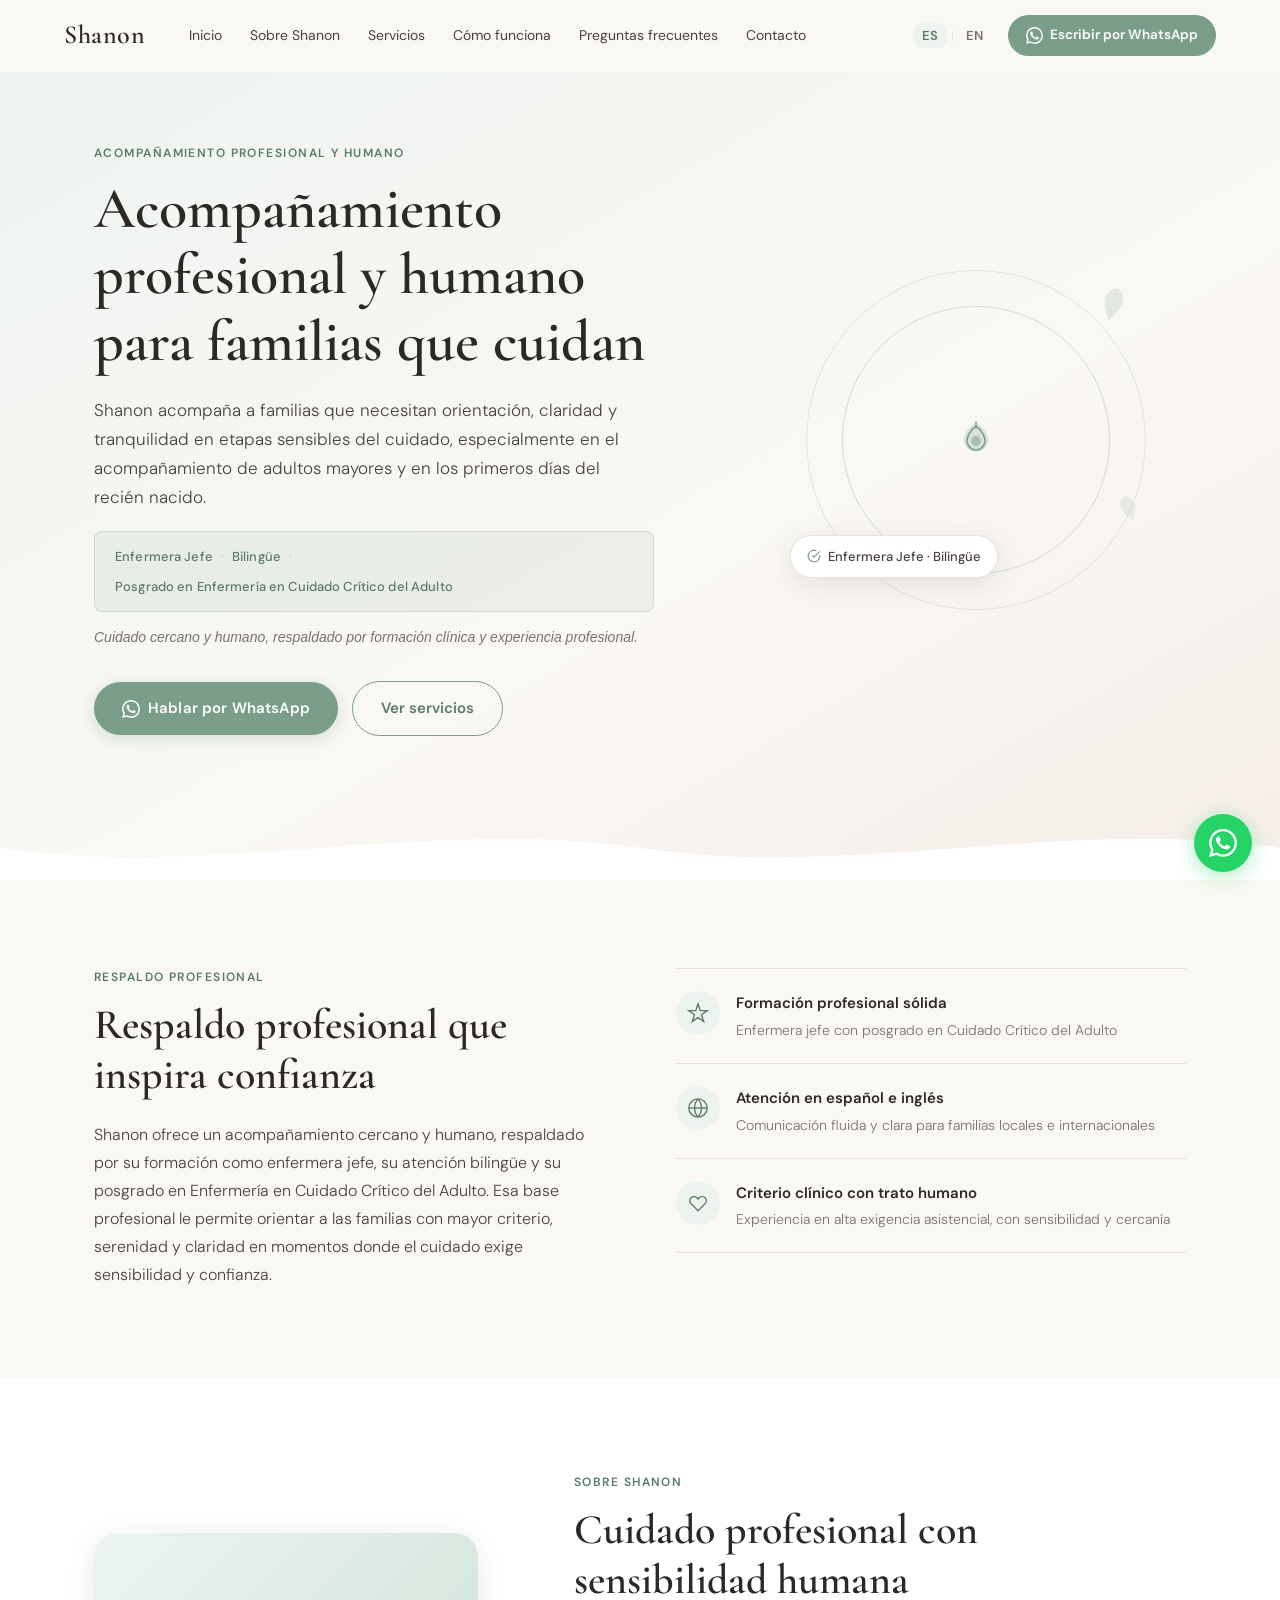
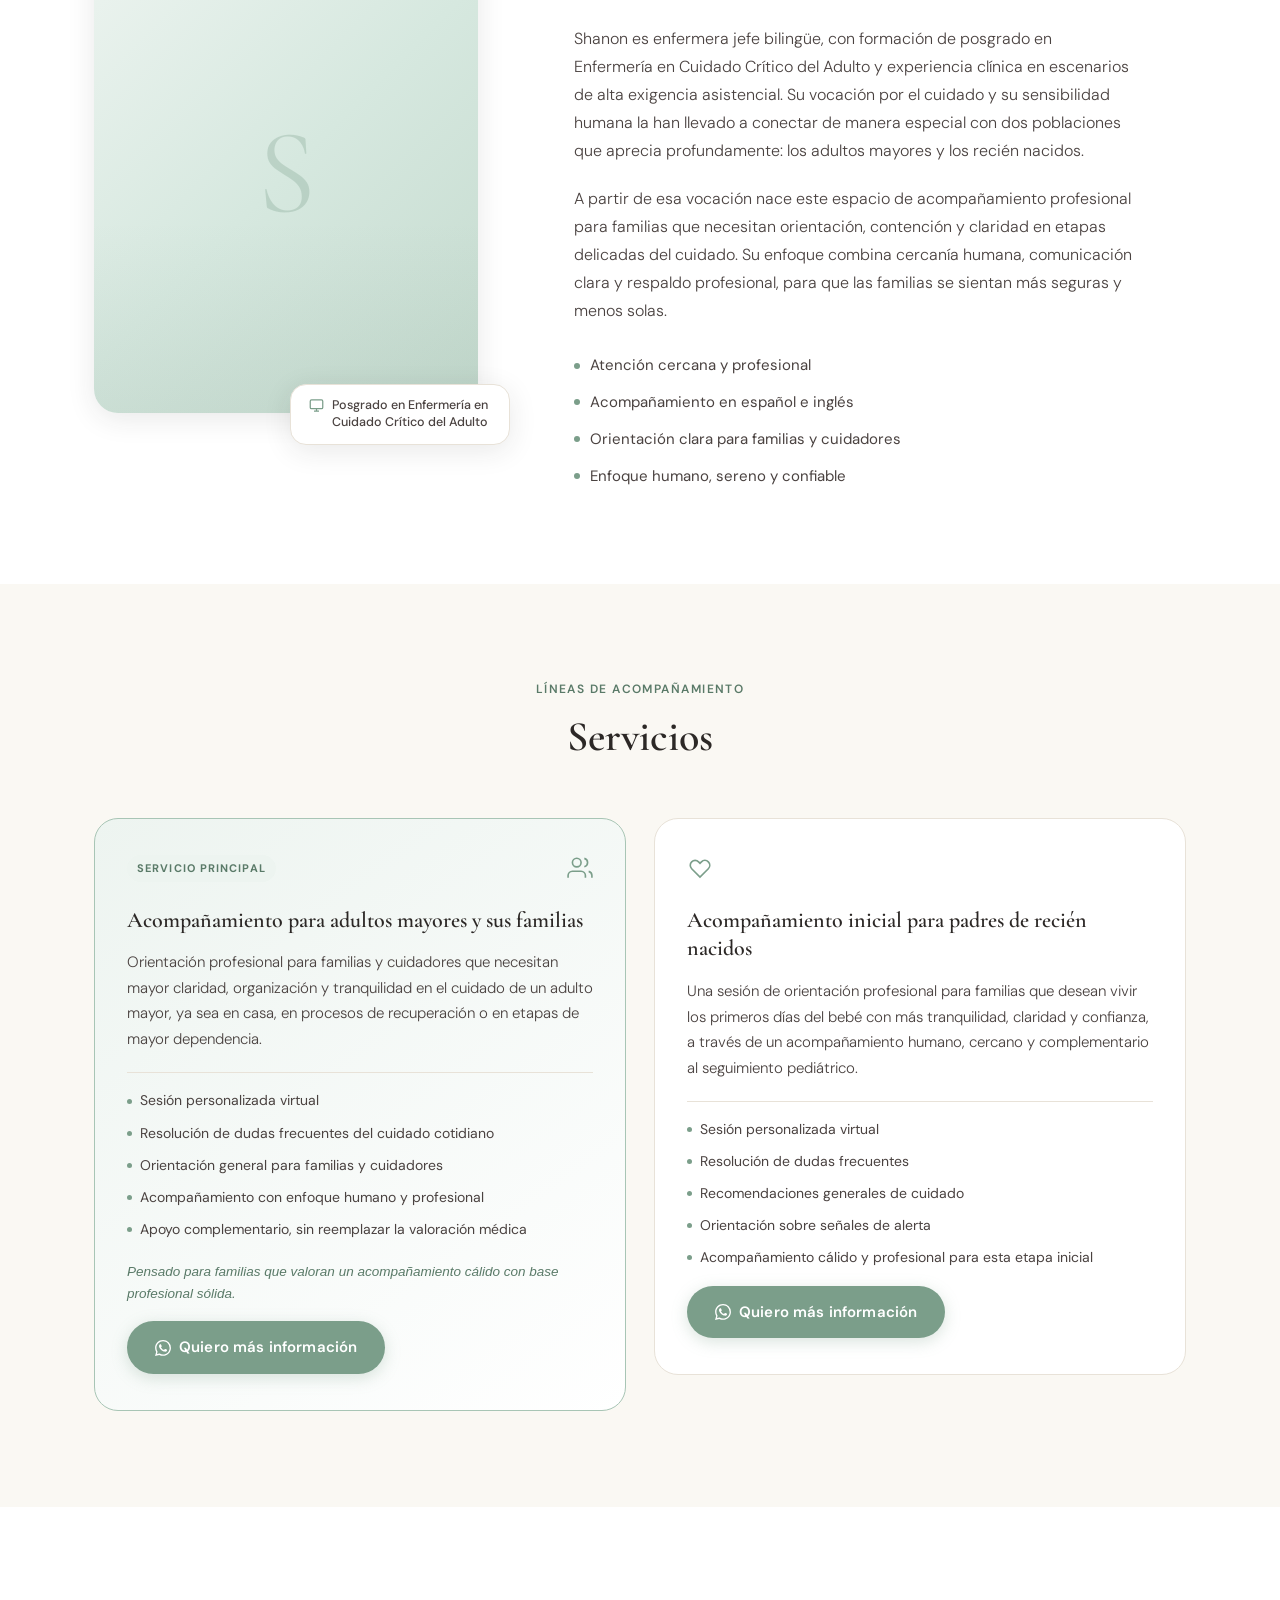
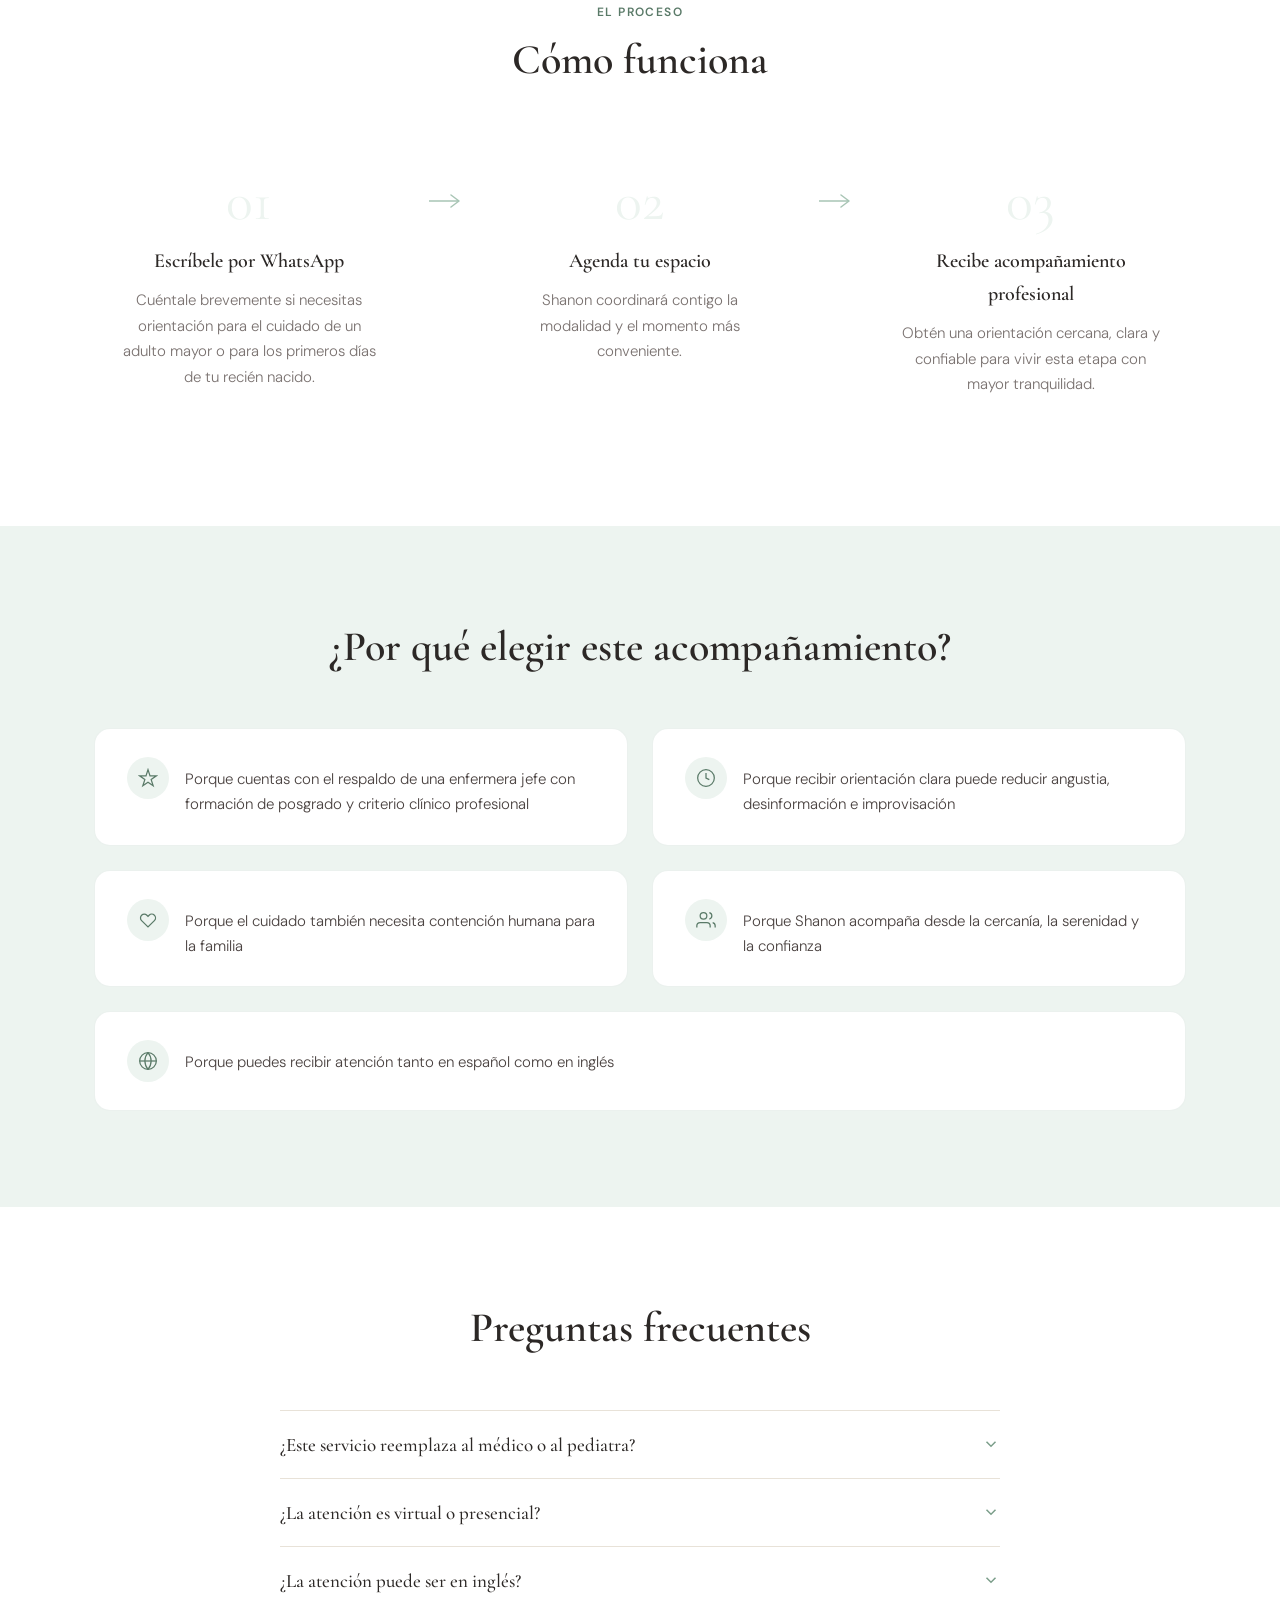
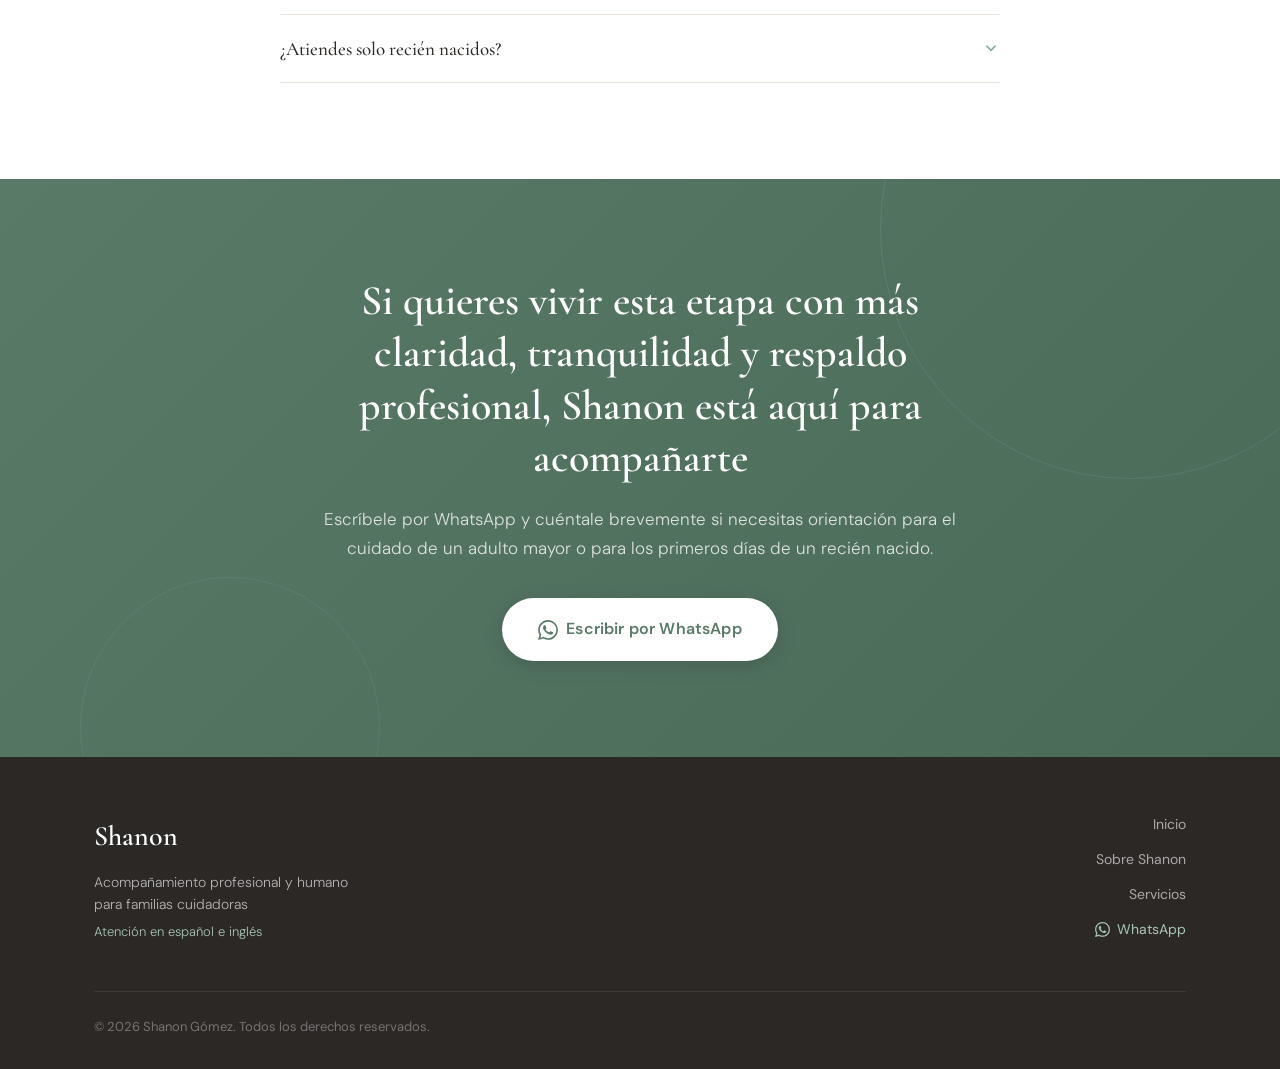
==== commit ccfa281b: "Restructure landing page: dual focus on older adults + newborns - New primary service line: care for" ====
--- a/index.html
+++ b/index.html
@@ -4,17 +4,15 @@
   <meta charset="UTF-8" />
   <meta name="viewport" content="width=device-width, initial-scale=1.0" />
 
-  <!-- SEO dinámico -->
-  <title id="meta-title">Shanon | Acompañamiento profesional para padres de recién nacidos</title>
+  <title id="meta-title">Shanon | Acompañamiento profesional y humano para familias que cuidan</title>
   <meta name="description" id="meta-description"
-    content="Orientación profesional, humana y cercana para familias y padres de recién nacidos. Atención en español e inglés. Contacto por WhatsApp." />
+    content="Orientación profesional para familias cuidadoras de adultos mayores y padres de recién nacidos. Enfermera Jefe bilingüe con posgrado en Cuidado Crítico. Contacto por WhatsApp." />
   <meta name="robots" content="index, follow" />
-  <meta property="og:title" content="Shanon | Acompañamiento profesional para padres de recién nacidos" />
+  <meta property="og:title" content="Shanon | Acompañamiento profesional y humano para familias que cuidan" />
   <meta property="og:description"
-    content="Orientación profesional, humana y cercana para familias y padres de recién nacidos." />
+    content="Orientación profesional para familias cuidadoras de adultos mayores y padres de recién nacidos." />
   <meta property="og:type" content="website" />
 
-  <!-- Fuentes -->
   <link rel="preconnect" href="https://fonts.googleapis.com" />
   <link rel="preconnect" href="https://fonts.gstatic.com" crossorigin />
   <link
@@ -32,12 +30,12 @@
       <a href="#inicio" class="logo">Shanon</a>
 
       <nav class="nav" id="nav">
-        <a href="#inicio"      class="nav-link" data-es="Inicio"              data-en="Home">Inicio</a>
-        <a href="#sobre"       class="nav-link" data-es="Sobre Shanon"        data-en="About Shanon">Sobre Shanon</a>
-        <a href="#servicios"   class="nav-link" data-es="Servicios"           data-en="Services">Servicios</a>
-        <a href="#como-funciona" class="nav-link" data-es="Cómo funciona"     data-en="How it works">Cómo funciona</a>
-        <a href="#faq"         class="nav-link" data-es="Preguntas frecuentes" data-en="FAQ">Preguntas frecuentes</a>
-        <a href="#contacto"    class="nav-link" data-es="Contacto"            data-en="Contact">Contacto</a>
+        <a href="#inicio"        class="nav-link" data-es="Inicio"               data-en="Home">Inicio</a>
+        <a href="#sobre"         class="nav-link" data-es="Sobre Shanon"         data-en="About Shanon">Sobre Shanon</a>
+        <a href="#servicios"     class="nav-link" data-es="Servicios"            data-en="Services">Servicios</a>
+        <a href="#como-funciona" class="nav-link" data-es="Cómo funciona"        data-en="How it works">Cómo funciona</a>
+        <a href="#faq"           class="nav-link" data-es="Preguntas frecuentes" data-en="FAQ">Preguntas frecuentes</a>
+        <a href="#contacto"      class="nav-link" data-es="Contacto"             data-en="Contact">Contacto</a>
       </nav>
 
       <div class="header-actions">
@@ -52,7 +50,7 @@
           <span data-es="Escribir por WhatsApp" data-en="Chat on WhatsApp">Escribir por WhatsApp</span>
         </a>
 
-        <button class="menu-toggle" id="menu-toggle" aria-label="Menú">
+        <button class="menu-toggle" id="menu-toggle" aria-label="Menú" aria-expanded="false">
           <span></span><span></span><span></span>
         </button>
       </div>
@@ -63,17 +61,35 @@
   <section class="hero" id="inicio">
     <div class="hero-container">
       <div class="hero-content fade-in">
-        <p class="eyebrow" data-es="Acompañamiento para nuevas familias" data-en="Support for new families">Acompañamiento para nuevas familias</p>
+
+        <p class="eyebrow" data-es="Acompañamiento profesional y humano" data-en="Professional and human support">Acompañamiento profesional y humano</p>
+
         <h1 class="hero-title"
-          data-es="Acompañamiento profesional para los primeros días de tu recién nacido"
-          data-en="Professional support for your newborn's first days at home">
-          Acompañamiento profesional para los primeros días de tu recién nacido
+          data-es="Acompañamiento profesional y humano para familias que cuidan"
+          data-en="Professional and human support for families who care">
+          Acompañamiento profesional y humano para familias que cuidan
         </h1>
+
         <p class="hero-subtitle"
-          data-es="Shanon acompaña a padres y familias que desean vivir esta etapa con más tranquilidad, claridad y confianza, a través de una orientación profesional, humana y cercana en el cuidado inicial del bebé."
-          data-en="Shanon supports parents and families who want to experience this stage with more peace of mind, clarity, and confidence through professional, warm, and personalized guidance for newborn care.">
-          Shanon acompaña a padres y familias que desean vivir esta etapa con más tranquilidad, claridad y confianza, a través de una orientación profesional, humana y cercana en el cuidado inicial del bebé.
+          data-es="Shanon acompaña a familias que necesitan orientación, claridad y tranquilidad en etapas sensibles del cuidado, especialmente en el acompañamiento de adultos mayores y en los primeros días del recién nacido."
+          data-en="Shanon supports families who need guidance, clarity, and peace of mind during sensitive stages of care, especially in the support of older adults and during a newborn's first days at home.">
+          Shanon acompaña a familias que necesitan orientación, claridad y tranquilidad en etapas sensibles del cuidado, especialmente en el acompañamiento de adultos mayores y en los primeros días del recién nacido.
         </p>
+
+        <div class="hero-credentials">
+          <span data-es="Enfermera Jefe" data-en="Registered Nurse">Enfermera Jefe</span>
+          <span class="cred-dot" aria-hidden="true">·</span>
+          <span data-es="Bilingüe" data-en="Bilingual">Bilingüe</span>
+          <span class="cred-dot" aria-hidden="true">·</span>
+          <span data-es="Posgrado en Enfermería en Cuidado Crítico del Adulto" data-en="Postgraduate Training in Adult Critical Care Nursing">Posgrado en Enfermería en Cuidado Crítico del Adulto</span>
+        </div>
+
+        <p class="hero-microcopy"
+          data-es="Cuidado cercano y humano, respaldado por formación clínica y experiencia profesional."
+          data-en="Warm and human support backed by clinical training and professional experience.">
+          Cuidado cercano y humano, respaldado por formación clínica y experiencia profesional.
+        </p>
+
         <div class="hero-btns">
           <a href="#" class="btn-primary wa-link">
             <svg width="18" height="18" viewBox="0 0 24 24" fill="currentColor" aria-hidden="true"><path d="M17.472 14.382c-.297-.149-1.758-.867-2.03-.967-.273-.099-.471-.148-.67.15-.197.297-.767.966-.94 1.164-.173.199-.347.223-.644.075-.297-.15-1.255-.463-2.39-1.475-.883-.788-1.48-1.761-1.653-2.059-.173-.297-.018-.458.13-.606.134-.133.298-.347.446-.52.149-.174.198-.298.298-.497.099-.198.05-.371-.025-.52-.075-.149-.669-1.612-.916-2.207-.242-.579-.487-.5-.669-.51-.173-.008-.371-.01-.57-.01-.198 0-.52.074-.792.372-.272.297-1.04 1.016-1.04 2.479 0 1.462 1.065 2.875 1.213 3.074.149.198 2.096 3.2 5.077 4.487.709.306 1.262.489 1.694.625.712.227 1.36.195 1.871.118.571-.085 1.758-.719 2.006-1.413.248-.694.248-1.289.173-1.413-.074-.124-.272-.198-.57-.347m-5.421 7.403h-.004a9.87 9.87 0 01-5.031-1.378l-.361-.214-3.741.982.998-3.648-.235-.374a9.86 9.86 0 01-1.51-5.26c.001-5.45 4.436-9.884 9.888-9.884 2.64 0 5.122 1.03 6.988 2.898a9.825 9.825 0 012.893 6.994c-.003 5.45-4.437 9.884-9.885 9.884m8.413-18.297A11.815 11.815 0 0012.05 0C5.495 0 .16 5.335.157 11.892c0 2.096.547 4.142 1.588 5.945L.057 24l6.305-1.654a11.882 11.882 0 005.683 1.448h.005c6.554 0 11.89-5.335 11.893-11.893a11.821 11.821 0 00-3.48-8.413z"/></svg>
@@ -83,12 +99,12 @@
         </div>
       </div>
 
-      <div class="hero-visual fade-in fade-delay">
+      <div class="hero-visual fade-in fade-delay" aria-hidden="true">
         <div class="hero-art">
           <div class="art-ring art-ring--outer"></div>
           <div class="art-ring art-ring--inner"></div>
           <div class="art-center">
-            <svg width="52" height="52" viewBox="0 0 52 52" fill="none" aria-hidden="true">
+            <svg width="52" height="52" viewBox="0 0 52 52" fill="none">
               <path d="M26 8C26 8 14 16 14 26C14 32.627 19.373 38 26 38C32.627 38 38 32.627 38 26C38 16 26 8 26 8Z" fill="#7B9E8A" opacity="0.25"/>
               <path d="M26 12C26 12 17 19 17 27C17 31.971 21.029 36 26 36C30.971 36 35 31.971 35 27C35 19 26 12 26 12Z" stroke="#7B9E8A" stroke-width="1.5" fill="none"/>
               <circle cx="26" cy="27" r="5" fill="#7B9E8A" opacity="0.5"/>
@@ -96,14 +112,14 @@
             </svg>
           </div>
           <div class="art-badge">
-            <svg width="14" height="14" viewBox="0 0 24 24" fill="none" stroke="#7B9E8A" stroke-width="2" aria-hidden="true"><path d="M22 11.08V12a10 10 0 11-5.93-9.14"/><polyline points="22 4 12 14.01 9 11.01"/></svg>
+            <svg width="14" height="14" viewBox="0 0 24 24" fill="none" stroke="#7B9E8A" stroke-width="2"><path d="M22 11.08V12a10 10 0 11-5.93-9.14"/><polyline points="22 4 12 14.01 9 11.01"/></svg>
             <span data-es="Enfermera Jefe · Bilingüe" data-en="Registered Nurse · Bilingual">Enfermera Jefe · Bilingüe</span>
           </div>
           <div class="art-leaf art-leaf--1">
-            <svg width="20" height="36" viewBox="0 0 20 36" fill="none" aria-hidden="true"><path d="M10 35C10 35 1 22 1 14C1 6.82 5.925 2 10 2C14.075 2 19 6.82 19 14C19 22 10 35 10 35Z" fill="#7B9E8A" opacity="0.18"/></svg>
+            <svg width="20" height="36" viewBox="0 0 20 36" fill="none"><path d="M10 35C10 35 1 22 1 14C1 6.82 5.925 2 10 2C14.075 2 19 6.82 19 14C19 22 10 35 10 35Z" fill="#7B9E8A" opacity="0.18"/></svg>
           </div>
           <div class="art-leaf art-leaf--2">
-            <svg width="16" height="28" viewBox="0 0 16 28" fill="none" aria-hidden="true"><path d="M8 27C8 27 1 17 1 11C1 5.477 4.134 2 8 2C11.866 2 15 5.477 15 11C15 17 8 27 8 27Z" fill="#A8C5B5" opacity="0.22"/></svg>
+            <svg width="16" height="28" viewBox="0 0 16 28" fill="none"><path d="M8 27C8 27 1 17 1 11C1 5.477 4.134 2 8 2C11.866 2 15 5.477 15 11C15 17 8 27 8 27Z" fill="#A8C5B5" opacity="0.22"/></svg>
           </div>
         </div>
       </div>
@@ -116,19 +132,73 @@
     </div>
   </section>
 
+  <!-- ═══════════════════════════ RESPALDO PROFESIONAL ═══════════════════════════ -->
+  <section class="trust" id="respaldo">
+    <div class="container">
+      <div class="trust-grid fade-in">
+
+        <div class="trust-text">
+          <p class="eyebrow" data-es="Respaldo profesional" data-en="Professional background">Respaldo profesional</p>
+          <h2 class="section-title"
+            data-es="Respaldo profesional que inspira confianza"
+            data-en="Professional background that inspires confidence">
+            Respaldo profesional que inspira confianza
+          </h2>
+          <p class="trust-body"
+            data-es="Shanon ofrece un acompañamiento cercano y humano, respaldado por su formación como enfermera jefe, su atención bilingüe y su posgrado en Enfermería en Cuidado Crítico del Adulto. Esa base profesional le permite orientar a las familias con mayor criterio, serenidad y claridad en momentos donde el cuidado exige sensibilidad y confianza."
+            data-en="Shanon offers warm and personalized support backed by her training as a registered nurse, her bilingual communication skills, and her postgraduate education in Adult Critical Care Nursing. This professional foundation allows her to guide families with greater clarity, calm, and confidence in moments when care requires both sensitivity and trust.">
+            Shanon ofrece un acompañamiento cercano y humano, respaldado por su formación como enfermera jefe, su atención bilingüe y su posgrado en Enfermería en Cuidado Crítico del Adulto. Esa base profesional le permite orientar a las familias con mayor criterio, serenidad y claridad en momentos donde el cuidado exige sensibilidad y confianza.
+          </p>
+        </div>
+
+        <div class="trust-blocks">
+          <div class="trust-block">
+            <div class="trust-icon">
+              <svg width="22" height="22" viewBox="0 0 24 24" fill="none" stroke="currentColor" stroke-width="1.5" aria-hidden="true"><path d="M12 2l2.4 7.4H22l-6.2 4.5 2.4 7.4L12 17 5.8 21.3l2.4-7.4L2 9.4h7.6z"/></svg>
+            </div>
+            <div>
+              <p class="trust-block-title" data-es="Formación profesional sólida" data-en="Solid professional training">Formación profesional sólida</p>
+              <p class="trust-block-sub" data-es="Enfermera jefe con posgrado en Cuidado Crítico del Adulto" data-en="Registered nurse with postgraduate training in Adult Critical Care">Enfermera jefe con posgrado en Cuidado Crítico del Adulto</p>
+            </div>
+          </div>
+          <div class="trust-block">
+            <div class="trust-icon">
+              <svg width="22" height="22" viewBox="0 0 24 24" fill="none" stroke="currentColor" stroke-width="1.5" aria-hidden="true"><circle cx="12" cy="12" r="10"/><line x1="2" y1="12" x2="22" y2="12"/><path d="M12 2a15.3 15.3 0 010 20M12 2a15.3 15.3 0 000 20"/></svg>
+            </div>
+            <div>
+              <p class="trust-block-title" data-es="Atención en español e inglés" data-en="Support in Spanish and English">Atención en español e inglés</p>
+              <p class="trust-block-sub" data-es="Comunicación fluida y clara para familias locales e internacionales" data-en="Fluent and clear communication for local and international families">Comunicación fluida y clara para familias locales e internacionales</p>
+            </div>
+          </div>
+          <div class="trust-block">
+            <div class="trust-icon">
+              <svg width="22" height="22" viewBox="0 0 24 24" fill="none" stroke="currentColor" stroke-width="1.5" aria-hidden="true"><path d="M4.318 6.318a4.5 4.5 0 000 6.364L12 20.364l7.682-7.682a4.5 4.5 0 00-6.364-6.364L12 7.636l-1.318-1.318a4.5 4.5 0 00-6.364 0z"/></svg>
+            </div>
+            <div>
+              <p class="trust-block-title" data-es="Criterio clínico con trato humano" data-en="Clinical judgment with a human touch">Criterio clínico con trato humano</p>
+              <p class="trust-block-sub" data-es="Experiencia en alta exigencia asistencial, con sensibilidad y cercanía" data-en="Experience in high-demand care settings, with warmth and closeness">Experiencia en alta exigencia asistencial, con sensibilidad y cercanía</p>
+            </div>
+          </div>
+        </div>
+
+      </div>
+    </div>
+  </section>
+
   <!-- ═══════════════════════════ SOBRE SHANON ═══════════════════════════ -->
   <section class="about" id="sobre">
     <div class="container">
       <div class="about-grid">
 
         <div class="about-visual fade-in">
-          <!-- Reemplazar con foto real: agregar background-image en el .about-photo -->
+          <!-- Para agregar foto real: añadir style="background-image: url('img/shanon.jpg')"
+               al elemento .about-photo — ver site.md para instrucciones detalladas -->
           <div class="about-photo">
             <div class="about-initials">S</div>
           </div>
           <div class="about-credential">
             <svg width="15" height="15" viewBox="0 0 24 24" fill="none" stroke="#7B9E8A" stroke-width="2" aria-hidden="true"><rect x="2" y="3" width="20" height="14" rx="2"/><path d="M8 21h8M12 17v4"/></svg>
-            <span data-es="Posgrado en Enfermería en Cuidado Crítico" data-en="Postgraduate in Critical Care Nursing">Posgrado en Enfermería en Cuidado Crítico</span>
+            <span data-es="Posgrado en Enfermería en Cuidado Crítico del Adulto" data-en="Postgraduate in Adult Critical Care Nursing">Posgrado en Enfermería en Cuidado Crítico del Adulto</span>
           </div>
         </div>
 
@@ -140,20 +210,20 @@
             Cuidado profesional con sensibilidad humana
           </h2>
           <p class="about-text"
-            data-es="Shanon es enfermera jefe, bilingüe, con formación de posgrado y experiencia clínica en escenarios de alta exigencia asistencial. Su vocación por el cuidado y su conexión especial con los recién nacidos la llevaron a crear este servicio de acompañamiento para familias que desean sentirse más seguras durante los primeros días del bebé en casa."
-            data-en="Shanon is a bilingual registered nurse with postgraduate training and clinical experience in high-demand care settings. Her vocation for caregiving and her special connection with newborns inspired her to create this support service for families who want to feel safer and more confident during their baby's first days at home.">
-            Shanon es enfermera jefe, bilingüe, con formación de posgrado y experiencia clínica en escenarios de alta exigencia asistencial. Su vocación por el cuidado y su conexión especial con los recién nacidos la llevaron a crear este servicio de acompañamiento para familias que desean sentirse más seguras durante los primeros días del bebé en casa.
+            data-es="Shanon es enfermera jefe bilingüe, con formación de posgrado en Enfermería en Cuidado Crítico del Adulto y experiencia clínica en escenarios de alta exigencia asistencial. Su vocación por el cuidado y su sensibilidad humana la han llevado a conectar de manera especial con dos poblaciones que aprecia profundamente: los adultos mayores y los recién nacidos."
+            data-en="Shanon is a bilingual registered nurse with postgraduate training in Adult Critical Care Nursing and clinical experience in high-demand care settings. Her vocation for caregiving and her human sensitivity have led her to connect deeply with two populations she cares for profoundly: older adults and newborns.">
+            Shanon es enfermera jefe bilingüe, con formación de posgrado en Enfermería en Cuidado Crítico del Adulto y experiencia clínica en escenarios de alta exigencia asistencial. Su vocación por el cuidado y su sensibilidad humana la han llevado a conectar de manera especial con dos poblaciones que aprecia profundamente: los adultos mayores y los recién nacidos.
           </p>
           <p class="about-text"
-            data-es="Su enfoque combina orientación profesional, cercanía humana y comunicación clara, para ayudar a los padres a vivir esta etapa con menos angustia, más organización y mayor confianza."
-            data-en="Her approach combines professional guidance, human warmth, and clear communication to help parents go through this stage with less anxiety, better organization, and greater peace of mind.">
-            Su enfoque combina orientación profesional, cercanía humana y comunicación clara, para ayudar a los padres a vivir esta etapa con menos angustia, más organización y mayor confianza.
+            data-es="A partir de esa vocación nace este espacio de acompañamiento profesional para familias que necesitan orientación, contención y claridad en etapas delicadas del cuidado. Su enfoque combina cercanía humana, comunicación clara y respaldo profesional, para que las familias se sientan más seguras y menos solas."
+            data-en="From that vocation comes this professional support space for families who need guidance, reassurance, and clarity during delicate stages of care. Her approach combines human warmth, clear communication, and professional support so families can feel safer and less alone.">
+            A partir de esa vocación nace este espacio de acompañamiento profesional para familias que necesitan orientación, contención y claridad en etapas delicadas del cuidado. Su enfoque combina cercanía humana, comunicación clara y respaldo profesional, para que las familias se sientan más seguras y menos solas.
           </p>
           <ul class="about-bullets">
-            <li data-es="Atención cercana y profesional"         data-en="Warm and professional care">Atención cercana y profesional</li>
-            <li data-es="Acompañamiento en español e inglés"     data-en="Support in Spanish and English">Acompañamiento en español e inglés</li>
-            <li data-es="Orientación clara para padres primerizos" data-en="Clear guidance for first-time parents">Orientación clara para padres primerizos</li>
-            <li data-es="Enfoque humano, sereno y confiable"     data-en="A calm, trustworthy, human approach">Enfoque humano, sereno y confiable</li>
+            <li data-es="Atención cercana y profesional"             data-en="Warm and professional care">Atención cercana y profesional</li>
+            <li data-es="Acompañamiento en español e inglés"         data-en="Support in Spanish and English">Acompañamiento en español e inglés</li>
+            <li data-es="Orientación clara para familias y cuidadores" data-en="Clear guidance for families and caregivers">Orientación clara para familias y cuidadores</li>
+            <li data-es="Enfoque humano, sereno y confiable"         data-en="A calm, trustworthy, human approach">Enfoque humano, sereno y confiable</li>
           </ul>
         </div>
 
@@ -165,19 +235,52 @@
   <section class="services" id="servicios">
     <div class="container">
       <div class="section-header fade-in">
-        <p class="eyebrow" data-es="Lo que ofrezco" data-en="What I offer">Lo que ofrezco</p>
+        <p class="eyebrow" data-es="Líneas de acompañamiento" data-en="Support lines">Líneas de acompañamiento</p>
         <h2 class="section-title" data-es="Servicios" data-en="Services">Servicios</h2>
       </div>
 
       <div class="services-grid">
 
-        <!-- Servicio 1 — Principal -->
+        <!-- Servicio 1 — Principal: Adultos mayores -->
         <div class="service-card service-card--main fade-in">
           <div class="service-top">
             <span class="service-badge" data-es="Servicio principal" data-en="Main service">Servicio principal</span>
             <div class="service-icon">
-              <svg width="24" height="24" viewBox="0 0 24 24" fill="none" stroke="currentColor" stroke-width="1.5" aria-hidden="true"><path d="M4.318 6.318a4.5 4.5 0 000 6.364L12 20.364l7.682-7.682a4.5 4.5 0 00-6.364-6.364L12 7.636l-1.318-1.318a4.5 4.5 0 00-6.364 0z"/></svg>
-            </div>
+              <svg width="26" height="26" viewBox="0 0 24 24" fill="none" stroke="currentColor" stroke-width="1.5" aria-hidden="true"><path d="M17 21v-2a4 4 0 00-4-4H5a4 4 0 00-4 4v2"/><circle cx="9" cy="7" r="4"/><path d="M23 21v-2a4 4 0 00-3-3.87M16 3.13a4 4 0 010 7.75"/></svg>
+            </div>
+          </div>
+          <h3 class="service-title"
+            data-es="Acompañamiento para adultos mayores y sus familias"
+            data-en="Support for older adults and their families">
+            Acompañamiento para adultos mayores y sus familias
+          </h3>
+          <p class="service-text"
+            data-es="Orientación profesional para familias y cuidadores que necesitan mayor claridad, organización y tranquilidad en el cuidado de un adulto mayor, ya sea en casa, en procesos de recuperación o en etapas de mayor dependencia."
+            data-en="Professional guidance for families and caregivers who need more clarity, organization, and peace of mind when caring for an older adult, whether at home, during recovery, or through stages of greater dependence.">
+            Orientación profesional para familias y cuidadores que necesitan mayor claridad, organización y tranquilidad en el cuidado de un adulto mayor, ya sea en casa, en procesos de recuperación o en etapas de mayor dependencia.
+          </p>
+          <ul class="service-includes">
+            <li data-es="Sesión personalizada virtual"                                             data-en="Personalized virtual session">Sesión personalizada virtual</li>
+            <li data-es="Resolución de dudas frecuentes del cuidado cotidiano"                     data-en="Answers to common day-to-day care questions">Resolución de dudas frecuentes del cuidado cotidiano</li>
+            <li data-es="Orientación general para familias y cuidadores"                           data-en="General guidance for families and caregivers">Orientación general para familias y cuidadores</li>
+            <li data-es="Acompañamiento con enfoque humano y profesional"                          data-en="Warm, professional support">Acompañamiento con enfoque humano y profesional</li>
+            <li data-es="Apoyo complementario, sin reemplazar la valoración médica"                data-en="Complementary guidance, not a replacement for medical evaluation">Apoyo complementario, sin reemplazar la valoración médica</li>
+          </ul>
+          <p class="service-closing"
+            data-es="Pensado para familias que valoran un acompañamiento cálido con base profesional sólida."
+            data-en="Designed for families who value warm support backed by solid professional training.">
+            Pensado para familias que valoran un acompañamiento cálido con base profesional sólida.
+          </p>
+          <a href="#" class="btn-primary wa-link">
+            <svg width="16" height="16" viewBox="0 0 24 24" fill="currentColor" aria-hidden="true"><path d="M17.472 14.382c-.297-.149-1.758-.867-2.03-.967-.273-.099-.471-.148-.67.15-.197.297-.767.966-.94 1.164-.173.199-.347.223-.644.075-.297-.15-1.255-.463-2.39-1.475-.883-.788-1.48-1.761-1.653-2.059-.173-.297-.018-.458.13-.606.134-.133.298-.347.446-.52.149-.174.198-.298.298-.497.099-.198.05-.371-.025-.52-.075-.149-.669-1.612-.916-2.207-.242-.579-.487-.5-.669-.51-.173-.008-.371-.01-.57-.01-.198 0-.52.074-.792.372-.272.297-1.04 1.016-1.04 2.479 0 1.462 1.065 2.875 1.213 3.074.149.198 2.096 3.2 5.077 4.487.709.306 1.262.489 1.694.625.712.227 1.36.195 1.871.118.571-.085 1.758-.719 2.006-1.413.248-.694.248-1.289.173-1.413-.074-.124-.272-.198-.57-.347m-5.421 7.403h-.004a9.87 9.87 0 01-5.031-1.378l-.361-.214-3.741.982.998-3.648-.235-.374a9.86 9.86 0 01-1.51-5.26c.001-5.45 4.436-9.884 9.888-9.884 2.64 0 5.122 1.03 6.988 2.898a9.825 9.825 0 012.893 6.994c-.003 5.45-4.437 9.884-9.885 9.884m8.413-18.297A11.815 11.815 0 0012.05 0C5.495 0 .16 5.335.157 11.892c0 2.096.547 4.142 1.588 5.945L.057 24l6.305-1.654a11.882 11.882 0 005.683 1.448h.005c6.554 0 11.89-5.335 11.893-11.893a11.821 11.821 0 00-3.48-8.413z"/></svg>
+            <span data-es="Quiero más información" data-en="I want more information">Quiero más información</span>
+          </a>
+        </div>
+
+        <!-- Servicio 2: Recién nacidos -->
+        <div class="service-card fade-in fade-delay">
+          <div class="service-icon">
+            <svg width="26" height="26" viewBox="0 0 24 24" fill="none" stroke="currentColor" stroke-width="1.5" aria-hidden="true"><path d="M4.318 6.318a4.5 4.5 0 000 6.364L12 20.364l7.682-7.682a4.5 4.5 0 00-6.364-6.364L12 7.636l-1.318-1.318a4.5 4.5 0 00-6.364 0z"/></svg>
           </div>
           <h3 class="service-title"
             data-es="Acompañamiento inicial para padres de recién nacidos"
@@ -185,16 +288,16 @@
             Acompañamiento inicial para padres de recién nacidos
           </h3>
           <p class="service-text"
-            data-es="Una sesión de orientación profesional para resolver dudas frecuentes sobre el cuidado inicial del bebé, organizar mejor los primeros días en casa y brindar más tranquilidad a la familia."
-            data-en="A personalized professional guidance session to address common questions about newborn care, help families better organize their first days at home, and bring greater peace of mind.">
-            Una sesión de orientación profesional para resolver dudas frecuentes sobre el cuidado inicial del bebé, organizar mejor los primeros días en casa y brindar más tranquilidad a la familia.
+            data-es="Una sesión de orientación profesional para familias que desean vivir los primeros días del bebé con más tranquilidad, claridad y confianza, a través de un acompañamiento humano, cercano y complementario al seguimiento pediátrico."
+            data-en="A professional guidance session for families who want to experience their baby's first days with more peace of mind, clarity, and confidence through warm, personalized support that complements pediatric follow-up.">
+            Una sesión de orientación profesional para familias que desean vivir los primeros días del bebé con más tranquilidad, claridad y confianza, a través de un acompañamiento humano, cercano y complementario al seguimiento pediátrico.
           </p>
           <ul class="service-includes">
-            <li data-es="Sesión personalizada virtual"                                      data-en="Personalized virtual session">Sesión personalizada virtual</li>
-            <li data-es="Resolución de dudas frecuentes"                                    data-en="Answers to common questions">Resolución de dudas frecuentes</li>
-            <li data-es="Recomendaciones generales de cuidado"                              data-en="General care recommendations">Recomendaciones generales de cuidado</li>
-            <li data-es="Orientación sobre señales de alerta"                               data-en="Guidance on warning signs">Orientación sobre señales de alerta</li>
-            <li data-es="Enfoque complementario al seguimiento pediátrico"                   data-en="Complementary support alongside pediatric follow-up">Enfoque complementario al seguimiento pediátrico</li>
+            <li data-es="Sesión personalizada virtual"                                  data-en="Personalized virtual session">Sesión personalizada virtual</li>
+            <li data-es="Resolución de dudas frecuentes"                                data-en="Answers to common questions">Resolución de dudas frecuentes</li>
+            <li data-es="Recomendaciones generales de cuidado"                          data-en="General care recommendations">Recomendaciones generales de cuidado</li>
+            <li data-es="Orientación sobre señales de alerta"                           data-en="Guidance on warning signs">Orientación sobre señales de alerta</li>
+            <li data-es="Acompañamiento cálido y profesional para esta etapa inicial"   data-en="Warm and professional support during this early stage">Acompañamiento cálido y profesional para esta etapa inicial</li>
           </ul>
           <a href="#" class="btn-primary wa-link">
             <svg width="16" height="16" viewBox="0 0 24 24" fill="currentColor" aria-hidden="true"><path d="M17.472 14.382c-.297-.149-1.758-.867-2.03-.967-.273-.099-.471-.148-.67.15-.197.297-.767.966-.94 1.164-.173.199-.347.223-.644.075-.297-.15-1.255-.463-2.39-1.475-.883-.788-1.48-1.761-1.653-2.059-.173-.297-.018-.458.13-.606.134-.133.298-.347.446-.52.149-.174.198-.298.298-.497.099-.198.05-.371-.025-.52-.075-.149-.669-1.612-.916-2.207-.242-.579-.487-.5-.669-.51-.173-.008-.371-.01-.57-.01-.198 0-.52.074-.792.372-.272.297-1.04 1.016-1.04 2.479 0 1.462 1.065 2.875 1.213 3.074.149.198 2.096 3.2 5.077 4.487.709.306 1.262.489 1.694.625.712.227 1.36.195 1.871.118.571-.085 1.758-.719 2.006-1.413.248-.694.248-1.289.173-1.413-.074-.124-.272-.198-.57-.347m-5.421 7.403h-.004a9.87 9.87 0 01-5.031-1.378l-.361-.214-3.741.982.998-3.648-.235-.374a9.86 9.86 0 01-1.51-5.26c.001-5.45 4.436-9.884 9.888-9.884 2.64 0 5.122 1.03 6.988 2.898a9.825 9.825 0 012.893 6.994c-.003 5.45-4.437 9.884-9.885 9.884m8.413-18.297A11.815 11.815 0 0012.05 0C5.495 0 .16 5.335.157 11.892c0 2.096.547 4.142 1.588 5.945L.057 24l6.305-1.654a11.882 11.882 0 005.683 1.448h.005c6.554 0 11.89-5.335 11.893-11.893a11.821 11.821 0 00-3.48-8.413z"/></svg>
@@ -202,46 +305,6 @@
           </a>
         </div>
 
-        <!-- Servicio 2 -->
-        <div class="service-card fade-in fade-delay">
-          <div class="service-icon">
-            <svg width="24" height="24" viewBox="0 0 24 24" fill="none" stroke="currentColor" stroke-width="1.5" aria-hidden="true"><path d="M3 9l9-7 9 7v11a2 2 0 01-2 2H5a2 2 0 01-2-2z"/><polyline points="9 22 9 12 15 12 15 22"/></svg>
-          </div>
-          <h3 class="service-title"
-            data-es="Acompañamiento durante los primeros días en casa"
-            data-en="Support during the first days at home">
-            Acompañamiento durante los primeros días en casa
-          </h3>
-          <p class="service-text"
-            data-es="Apoyo profesional para familias que desean sentirse acompañadas en la adaptación inicial al cuidado del recién nacido, con orientación clara, práctica y cercana."
-            data-en="Professional support for families who want guidance and reassurance while adjusting to life with their newborn at home.">
-            Apoyo profesional para familias que desean sentirse acompañadas en la adaptación inicial al cuidado del recién nacido, con orientación clara, práctica y cercana.
-          </p>
-          <a href="#" class="btn-outline wa-link">
-            <span data-es="Más información" data-en="More information">Más información</span>
-          </a>
-        </div>
-
-        <!-- Servicio 3 -->
-        <div class="service-card fade-in fade-delay-2">
-          <div class="service-icon">
-            <svg width="24" height="24" viewBox="0 0 24 24" fill="none" stroke="currentColor" stroke-width="1.5" aria-hidden="true"><circle cx="12" cy="12" r="10"/><line x1="2" y1="12" x2="22" y2="12"/><path d="M12 2a15.3 15.3 0 010 20M12 2a15.3 15.3 0 000 20"/></svg>
-          </div>
-          <h3 class="service-title"
-            data-es="Orientación bilingüe para familias internacionales"
-            data-en="Bilingual support for international families">
-            Orientación bilingüe para familias internacionales
-          </h3>
-          <p class="service-text"
-            data-es="Un servicio pensado para familias que prefieren recibir acompañamiento en español o en inglés durante esta etapa tan importante."
-            data-en="A service designed for families who prefer guidance in either Spanish or English during this important stage.">
-            Un servicio pensado para familias que prefieren recibir acompañamiento en español o en inglés durante esta etapa tan importante.
-          </p>
-          <a href="#" class="btn-outline wa-link">
-            <span data-es="Más información" data-en="More information">Más información</span>
-          </a>
-        </div>
-
       </div>
     </div>
   </section>
@@ -259,9 +322,9 @@
           <div class="step-number">01</div>
           <h3 class="step-title" data-es="Escríbele por WhatsApp" data-en="Send a WhatsApp message">Escríbele por WhatsApp</h3>
           <p class="step-text"
-            data-es="Cuéntale brevemente en qué etapa están y qué tipo de orientación necesitan."
-            data-en="Briefly explain your stage and the type of guidance you need.">
-            Cuéntale brevemente en qué etapa están y qué tipo de orientación necesitan.
+            data-es="Cuéntale brevemente si necesitas orientación para el cuidado de un adulto mayor o para los primeros días de tu recién nacido."
+            data-en="Briefly explain whether you need guidance for caring for an older adult or support during your newborn's first days.">
+            Cuéntale brevemente si necesitas orientación para el cuidado de un adulto mayor o para los primeros días de tu recién nacido.
           </p>
         </div>
 
@@ -288,7 +351,7 @@
           <h3 class="step-title" data-es="Recibe acompañamiento profesional" data-en="Receive professional guidance">Recibe acompañamiento profesional</h3>
           <p class="step-text"
             data-es="Obtén una orientación cercana, clara y confiable para vivir esta etapa con mayor tranquilidad."
-            data-en="Get warm, clear, and trustworthy support to go through this stage with more confidence and peace of mind.">
+            data-en="Get warm, clear, and trustworthy support to go through this stage with greater peace of mind.">
             Obtén una orientación cercana, clara y confiable para vivir esta etapa con mayor tranquilidad.
           </p>
         </div>
@@ -310,38 +373,47 @@
       <div class="value-grid">
         <div class="value-item fade-in">
           <div class="value-icon">
-            <svg width="20" height="20" viewBox="0 0 24 24" fill="none" stroke="currentColor" stroke-width="1.5" aria-hidden="true"><path d="M4.318 6.318a4.5 4.5 0 000 6.364L12 20.364l7.682-7.682a4.5 4.5 0 00-6.364-6.364L12 7.636l-1.318-1.318a4.5 4.5 0 00-6.364 0z"/></svg>
-          </div>
-          <p data-es="Porque los primeros días del bebé también necesitan contención para los padres"
-             data-en="Because a baby's first days also require emotional support for parents">
-            Porque los primeros días del bebé también necesitan contención para los padres
+            <svg width="20" height="20" viewBox="0 0 24 24" fill="none" stroke="currentColor" stroke-width="1.5" aria-hidden="true"><path d="M12 2l2.4 7.4H22l-6.2 4.5 2.4 7.4L12 17 5.8 21.3l2.4-7.4L2 9.4h7.6z"/></svg>
+          </div>
+          <p data-es="Porque cuentas con el respaldo de una enfermera jefe con formación de posgrado y criterio clínico profesional"
+             data-en="Because you are supported by a registered nurse with postgraduate training and professional clinical judgment">
+            Porque cuentas con el respaldo de una enfermera jefe con formación de posgrado y criterio clínico profesional
           </p>
         </div>
         <div class="value-item fade-in fade-delay">
           <div class="value-icon">
             <svg width="20" height="20" viewBox="0 0 24 24" fill="none" stroke="currentColor" stroke-width="1.5" aria-hidden="true"><path d="M12 2C6.477 2 2 6.477 2 12s4.477 10 10 10 10-4.477 10-10S17.523 2 12 2z"/><path d="M12 6v6l4 2"/></svg>
           </div>
-          <p data-es="Porque una orientación clara reduce la angustia y la desinformación"
-             data-en="Because clear guidance helps reduce anxiety and confusion">
-            Porque una orientación clara reduce la angustia y la desinformación
+          <p data-es="Porque recibir orientación clara puede reducir angustia, desinformación e improvisación"
+             data-en="Because clear guidance can reduce anxiety, confusion, and improvisation">
+            Porque recibir orientación clara puede reducir angustia, desinformación e improvisación
           </p>
         </div>
         <div class="value-item fade-in">
           <div class="value-icon">
-            <svg width="20" height="20" viewBox="0 0 24 24" fill="none" stroke="currentColor" stroke-width="1.5" aria-hidden="true"><path d="M17 21v-2a4 4 0 00-4-4H5a4 4 0 00-4 4v2"/><circle cx="9" cy="7" r="4"/><path d="M23 21v-2a4 4 0 00-3-3.87M16 3.13a4 4 0 010 7.75"/></svg>
-          </div>
-          <p data-es="Porque recibir apoyo humano y profesional puede hacer esta etapa mucho más llevadera"
-             data-en="Because warm, professional support can make this stage much easier">
-            Porque recibir apoyo humano y profesional puede hacer esta etapa mucho más llevadera
+            <svg width="20" height="20" viewBox="0 0 24 24" fill="none" stroke="currentColor" stroke-width="1.5" aria-hidden="true"><path d="M4.318 6.318a4.5 4.5 0 000 6.364L12 20.364l7.682-7.682a4.5 4.5 0 00-6.364-6.364L12 7.636l-1.318-1.318a4.5 4.5 0 00-6.364 0z"/></svg>
+          </div>
+          <p data-es="Porque el cuidado también necesita contención humana para la familia"
+             data-en="Because care also requires human reassurance for the family">
+            Porque el cuidado también necesita contención humana para la familia
           </p>
         </div>
         <div class="value-item fade-in fade-delay">
           <div class="value-icon">
-            <svg width="20" height="20" viewBox="0 0 24 24" fill="none" stroke="currentColor" stroke-width="1.5" aria-hidden="true"><path d="M22 11.08V12a10 10 0 11-5.93-9.14"/><polyline points="22 4 12 14.01 9 11.01"/></svg>
-          </div>
-          <p data-es="Porque no reemplaza al pediatra, sino que complementa y acompaña a la familia"
-             data-en="Because it does not replace your pediatrician; it complements and supports your family">
-            Porque no reemplaza al pediatra, sino que complementa y acompaña a la familia
+            <svg width="20" height="20" viewBox="0 0 24 24" fill="none" stroke="currentColor" stroke-width="1.5" aria-hidden="true"><path d="M17 21v-2a4 4 0 00-4-4H5a4 4 0 00-4 4v2"/><circle cx="9" cy="7" r="4"/><path d="M23 21v-2a4 4 0 00-3-3.87M16 3.13a4 4 0 010 7.75"/></svg>
+          </div>
+          <p data-es="Porque Shanon acompaña desde la cercanía, la serenidad y la confianza"
+             data-en="Because Shanon supports families with warmth, calm, and trust">
+            Porque Shanon acompaña desde la cercanía, la serenidad y la confianza
+          </p>
+        </div>
+        <div class="value-item value-item--full fade-in">
+          <div class="value-icon">
+            <svg width="20" height="20" viewBox="0 0 24 24" fill="none" stroke="currentColor" stroke-width="1.5" aria-hidden="true"><circle cx="12" cy="12" r="10"/><line x1="2" y1="12" x2="22" y2="12"/><path d="M12 2a15.3 15.3 0 010 20M12 2a15.3 15.3 0 000 20"/></svg>
+          </div>
+          <p data-es="Porque puedes recibir atención tanto en español como en inglés"
+             data-en="Because support is available in both Spanish and English">
+            Porque puedes recibir atención tanto en español como en inglés
           </p>
         </div>
       </div>
@@ -359,33 +431,33 @@
 
         <div class="faq-item">
           <button class="faq-question" onclick="toggleFaq(this)">
-            <span data-es="¿Este servicio reemplaza al pediatra?" data-en="Does this service replace the pediatrician?">¿Este servicio reemplaza al pediatra?</span>
+            <span data-es="¿Este servicio reemplaza al médico o al pediatra?" data-en="Does this service replace a doctor or pediatrician?">¿Este servicio reemplaza al médico o al pediatra?</span>
             <svg class="faq-chevron" width="18" height="18" viewBox="0 0 24 24" fill="none" stroke="currentColor" stroke-width="2" aria-hidden="true"><polyline points="6 9 12 15 18 9"/></svg>
           </button>
           <div class="faq-answer">
-            <p data-es="No. Este servicio no reemplaza la valoración médica ni el seguimiento pediátrico. Es un acompañamiento complementario de orientación profesional para padres y familias."
-               data-en="No. This service does not replace medical evaluation or pediatric follow-up. It is a complementary professional guidance service for parents and families.">
-              No. Este servicio no reemplaza la valoración médica ni el seguimiento pediátrico. Es un acompañamiento complementario de orientación profesional para padres y familias.
+            <p data-es="No. Este servicio no reemplaza la valoración médica ni el seguimiento profesional correspondiente. Es un acompañamiento complementario de orientación para familias y cuidadores."
+               data-en="No. This service does not replace medical evaluation or the appropriate professional follow-up. It is a complementary guidance service for families and caregivers.">
+              No. Este servicio no reemplaza la valoración médica ni el seguimiento profesional correspondiente. Es un acompañamiento complementario de orientación para familias y cuidadores.
             </p>
           </div>
         </div>
 
         <div class="faq-item">
           <button class="faq-question" onclick="toggleFaq(this)">
-            <span data-es="¿La atención es presencial o virtual?" data-en="Is the support in person or virtual?">¿La atención es presencial o virtual?</span>
+            <span data-es="¿La atención es virtual o presencial?" data-en="Is the support virtual or in person?">¿La atención es virtual o presencial?</span>
             <svg class="faq-chevron" width="18" height="18" viewBox="0 0 24 24" fill="none" stroke="currentColor" stroke-width="2" aria-hidden="true"><polyline points="6 9 12 15 18 9"/></svg>
           </button>
           <div class="faq-answer">
-            <p data-es="Inicialmente puede ofrecerse de forma virtual. Si más adelante se habilita atención presencial, puede añadirse fácilmente."
-               data-en="Initially, the service may be offered virtually. If in-person support is added later, the site should make that easy to update.">
-              Inicialmente puede ofrecerse de forma virtual. Si más adelante se habilita atención presencial, puede añadirse fácilmente.
+            <p data-es="Inicialmente puede ofrecerse de forma virtual. Si más adelante se habilita atención presencial, la estructura del sitio permite actualizarlo fácilmente."
+               data-en="Initially, the service may be offered virtually. If in-person support is added later, the structure of the site should allow easy updates.">
+              Inicialmente puede ofrecerse de forma virtual. Si más adelante se habilita atención presencial, la estructura del sitio permite actualizarlo fácilmente.
             </p>
           </div>
         </div>
 
         <div class="faq-item">
           <button class="faq-question" onclick="toggleFaq(this)">
-            <span data-es="¿Puedo recibir la orientación en inglés?" data-en="Can I receive support in English?">¿Puedo recibir la orientación en inglés?</span>
+            <span data-es="¿La atención puede ser en inglés?" data-en="Can support be provided in English?">¿La atención puede ser en inglés?</span>
             <svg class="faq-chevron" width="18" height="18" viewBox="0 0 24 24" fill="none" stroke="currentColor" stroke-width="2" aria-hidden="true"><polyline points="6 9 12 15 18 9"/></svg>
           </button>
           <div class="faq-answer">
@@ -398,13 +470,13 @@
 
         <div class="faq-item">
           <button class="faq-question" onclick="toggleFaq(this)">
-            <span data-es="¿Este servicio es solo para padres primerizos?" data-en="Is this service only for first-time parents?">¿Este servicio es solo para padres primerizos?</span>
+            <span data-es="¿Atiendes solo recién nacidos?" data-en="Do you only work with newborns?">¿Atiendes solo recién nacidos?</span>
             <svg class="faq-chevron" width="18" height="18" viewBox="0 0 24 24" fill="none" stroke="currentColor" stroke-width="2" aria-hidden="true"><polyline points="6 9 12 15 18 9"/></svg>
           </button>
           <div class="faq-answer">
-            <p data-es="No. También puede ser útil para familias que desean sentirse más seguras y acompañadas en el cuidado inicial del recién nacido."
-               data-en="No. It can also be helpful for families who want more confidence and support during the newborn's first days.">
-              No. También puede ser útil para familias que desean sentirse más seguras y acompañadas en el cuidado inicial del recién nacido.
+            <p data-es="No. La página ofrece actualmente dos líneas de acompañamiento: orientación para familias y cuidadores de adultos mayores, y acompañamiento inicial para padres de recién nacidos."
+               data-en="No. The website currently offers two support lines: guidance for families and caregivers of older adults, and initial support for parents of newborns.">
+              No. La página ofrece actualmente dos líneas de acompañamiento: orientación para familias y cuidadores de adultos mayores, y acompañamiento inicial para padres de recién nacidos.
             </p>
           </div>
         </div>
@@ -418,14 +490,14 @@
     <div class="container">
       <div class="cta-content fade-in">
         <h2 class="cta-title"
-          data-es="Si quieres vivir esta etapa con más tranquilidad, Shanon está aquí para acompañarte"
-          data-en="If you want to go through this stage with more peace of mind, Shanon is here to support you">
-          Si quieres vivir esta etapa con más tranquilidad, Shanon está aquí para acompañarte
+          data-es="Si quieres vivir esta etapa con más claridad, tranquilidad y respaldo profesional, Shanon está aquí para acompañarte"
+          data-en="If you want to go through this stage with more clarity, peace of mind, and professional support, Shanon is here to help">
+          Si quieres vivir esta etapa con más claridad, tranquilidad y respaldo profesional, Shanon está aquí para acompañarte
         </h2>
         <p class="cta-text"
-          data-es="Escríbele por WhatsApp y cuéntale brevemente tu caso. Recibirás una atención cercana, profesional y humana."
-          data-en="Send her a WhatsApp message and briefly tell her about your situation. You will receive warm, professional, and human support.">
-          Escríbele por WhatsApp y cuéntale brevemente tu caso. Recibirás una atención cercana, profesional y humana.
+          data-es="Escríbele por WhatsApp y cuéntale brevemente si necesitas orientación para el cuidado de un adulto mayor o para los primeros días de un recién nacido."
+          data-en="Send her a WhatsApp message and briefly tell her whether you need guidance for caring for an older adult or support during your newborn's first days.">
+          Escríbele por WhatsApp y cuéntale brevemente si necesitas orientación para el cuidado de un adulto mayor o para los primeros días de un recién nacido.
         </p>
         <a href="#" class="btn-primary btn-lg wa-link">
           <svg width="20" height="20" viewBox="0 0 24 24" fill="currentColor" aria-hidden="true"><path d="M17.472 14.382c-.297-.149-1.758-.867-2.03-.967-.273-.099-.471-.148-.67.15-.197.297-.767.966-.94 1.164-.173.199-.347.223-.644.075-.297-.15-1.255-.463-2.39-1.475-.883-.788-1.48-1.761-1.653-2.059-.173-.297-.018-.458.13-.606.134-.133.298-.347.446-.52.149-.174.198-.298.298-.497.099-.198.05-.371-.025-.52-.075-.149-.669-1.612-.916-2.207-.242-.579-.487-.5-.669-.51-.173-.008-.371-.01-.57-.01-.198 0-.52.074-.792.372-.272.297-1.04 1.016-1.04 2.479 0 1.462 1.065 2.875 1.213 3.074.149.198 2.096 3.2 5.077 4.487.709.306 1.262.489 1.694.625.712.227 1.36.195 1.871.118.571-.085 1.758-.719 2.006-1.413.248-.694.248-1.289.173-1.413-.074-.124-.272-.198-.57-.347m-5.421 7.403h-.004a9.87 9.87 0 01-5.031-1.378l-.361-.214-3.741.982.998-3.648-.235-.374a9.86 9.86 0 01-1.51-5.26c.001-5.45 4.436-9.884 9.888-9.884 2.64 0 5.122 1.03 6.988 2.898a9.825 9.825 0 012.893 6.994c-.003 5.45-4.437 9.884-9.885 9.884m8.413-18.297A11.815 11.815 0 0012.05 0C5.495 0 .16 5.335.157 11.892c0 2.096.547 4.142 1.588 5.945L.057 24l6.305-1.654a11.882 11.882 0 005.683 1.448h.005c6.554 0 11.89-5.335 11.893-11.893a11.821 11.821 0 00-3.48-8.413z"/></svg>
@@ -441,16 +513,16 @@
       <div class="footer-grid">
         <div class="footer-brand">
           <div class="footer-logo">Shanon</div>
-          <p data-es="Acompañamiento profesional para padres de recién nacidos"
-             data-en="Professional support for parents of newborns">
-            Acompañamiento profesional para padres de recién nacidos
+          <p data-es="Acompañamiento profesional y humano para familias cuidadoras"
+             data-en="Professional and human support for caregiving families">
+            Acompañamiento profesional y humano para familias cuidadoras
           </p>
           <p class="footer-lang" data-es="Atención en español e inglés" data-en="Support in Spanish and English">Atención en español e inglés</p>
         </div>
         <div class="footer-links">
-          <a href="#inicio"    data-es="Inicio"       data-en="Home">Inicio</a>
-          <a href="#sobre"     data-es="Sobre Shanon" data-en="About Shanon">Sobre Shanon</a>
-          <a href="#servicios" data-es="Servicios"    data-en="Services">Servicios</a>
+          <a href="#inicio"        data-es="Inicio"       data-en="Home">Inicio</a>
+          <a href="#sobre"         data-es="Sobre Shanon" data-en="About Shanon">Sobre Shanon</a>
+          <a href="#servicios"     data-es="Servicios"    data-en="Services">Servicios</a>
           <a href="#" class="footer-wa wa-link">
             <svg width="15" height="15" viewBox="0 0 24 24" fill="currentColor" aria-hidden="true"><path d="M17.472 14.382c-.297-.149-1.758-.867-2.03-.967-.273-.099-.471-.148-.67.15-.197.297-.767.966-.94 1.164-.173.199-.347.223-.644.075-.297-.15-1.255-.463-2.39-1.475-.883-.788-1.48-1.761-1.653-2.059-.173-.297-.018-.458.13-.606.134-.133.298-.347.446-.52.149-.174.198-.298.298-.497.099-.198.05-.371-.025-.52-.075-.149-.669-1.612-.916-2.207-.242-.579-.487-.5-.669-.51-.173-.008-.371-.01-.57-.01-.198 0-.52.074-.792.372-.272.297-1.04 1.016-1.04 2.479 0 1.462 1.065 2.875 1.213 3.074.149.198 2.096 3.2 5.077 4.487.709.306 1.262.489 1.694.625.712.227 1.36.195 1.871.118.571-.085 1.758-.719 2.006-1.413.248-.694.248-1.289.173-1.413-.074-.124-.272-.198-.57-.347m-5.421 7.403h-.004a9.87 9.87 0 01-5.031-1.378l-.361-.214-3.741.982.998-3.648-.235-.374a9.86 9.86 0 01-1.51-5.26c.001-5.45 4.436-9.884 9.888-9.884 2.64 0 5.122 1.03 6.988 2.898a9.825 9.825 0 012.893 6.994c-.003 5.45-4.437 9.884-9.885 9.884m8.413-18.297A11.815 11.815 0 0012.05 0C5.495 0 .16 5.335.157 11.892c0 2.096.547 4.142 1.588 5.945L.057 24l6.305-1.654a11.882 11.882 0 005.683 1.448h.005c6.554 0 11.89-5.335 11.893-11.893a11.821 11.821 0 00-3.48-8.413z"/></svg>
             WhatsApp
--- a/css/styles.css
+++ b/css/styles.css
@@ -309,8 +309,39 @@
   font-size: 17px;
   color: var(--text-mid);
   line-height: 1.7;
-  margin-bottom: 36px;
+  margin-bottom: 20px;
   font-weight: 300;
+}
+
+/* Franja de credenciales en el hero */
+.hero-credentials {
+  display: flex;
+  flex-wrap: wrap;
+  align-items: center;
+  gap: 8px 0;
+  padding: 14px 20px;
+  background: rgba(123, 158, 138, 0.10);
+  border: 1px solid rgba(123, 158, 138, 0.25);
+  border-radius: var(--radius-sm);
+  margin-bottom: 14px;
+  font-size: 13px;
+  font-weight: 500;
+  color: var(--sage-dark);
+  letter-spacing: 0.01em;
+}
+.hero-credentials span { white-space: nowrap; }
+.cred-dot {
+  margin: 0 8px;
+  color: var(--sage-mid);
+  font-weight: 400;
+}
+
+.hero-microcopy {
+  font-size: 14px;
+  font-weight: 300;
+  font-style: italic;
+  color: var(--text-light);
+  margin-bottom: 32px;
 }
 
 .hero-btns {
@@ -391,6 +422,70 @@
   line-height: 0;
 }
 .hero-wave svg { width: 100%; display: block; }
+
+/* ═══════════════════════════════════════════════════
+   RESPALDO PROFESIONAL
+   ═══════════════════════════════════════════════════ */
+.trust {
+  padding: 88px 0;
+  background: var(--cream);
+}
+
+.trust-grid {
+  display: grid;
+  grid-template-columns: 1fr 1fr;
+  gap: 72px;
+  align-items: start;
+}
+
+.trust-body {
+  font-size: 16px;
+  color: var(--text-mid);
+  line-height: 1.75;
+  margin-top: 20px;
+  font-weight: 300;
+}
+
+.trust-blocks {
+  display: flex;
+  flex-direction: column;
+  gap: 0;
+}
+
+.trust-block {
+  display: flex;
+  gap: 16px;
+  align-items: flex-start;
+  padding: 22px 0;
+  border-bottom: 1px solid var(--border);
+}
+.trust-block:first-child { border-top: 1px solid var(--border); }
+
+.trust-icon {
+  width: 44px;
+  height: 44px;
+  border-radius: 50%;
+  background: var(--sage-light);
+  color: var(--sage-dark);
+  display: flex;
+  align-items: center;
+  justify-content: center;
+  flex-shrink: 0;
+}
+
+.trust-block-title {
+  font-size: 15px;
+  font-weight: 600;
+  color: var(--text);
+  margin-bottom: 4px;
+}
+
+.trust-block-sub {
+  font-size: 14px;
+  color: var(--text-light);
+  font-weight: 300;
+  line-height: 1.5;
+}
 
 /* ═══════════════════════════════════════════════════
    SOBRE SHANON
@@ -509,8 +604,8 @@
 
 .services-grid {
   display: grid;
-  grid-template-columns: 1fr 1fr 1fr;
-  gap: 24px;
+  grid-template-columns: 1fr 1fr;
+  gap: 28px;
   align-items: start;
 }
 
@@ -532,8 +627,14 @@
 .service-card--main {
   background: linear-gradient(145deg, #EDF4F0, var(--white));
   border-color: var(--sage-mid);
-  grid-column: 1;
-  grid-row: 1;
+}
+
+.service-closing {
+  font-size: 13.5px;
+  font-style: italic;
+  color: var(--sage-dark);
+  font-weight: 400;
+  padding-top: 4px;
 }
 
 .service-top {
@@ -681,6 +782,8 @@
   box-shadow: var(--shadow-sm);
   transform: translateY(-2px);
 }
+
+.value-item--full { grid-column: 1 / -1; }
 
 .value-icon {
   width: 42px;
@@ -929,10 +1032,11 @@
   .hero-content         { max-width: 100%; }
   .hero-title           { font-size: clamp(32px, 5vw, 48px); }
 
+  .trust-grid           { grid-template-columns: 1fr; gap: 40px; }
+
   .about-grid           { grid-template-columns: 320px 1fr; gap: 48px; }
 
-  .services-grid        { grid-template-columns: 1fr 1fr; }
-  .service-card--main   { grid-column: 1 / -1; }
+  .services-grid        { grid-template-columns: 1fr; }
 
   .steps-grid           { grid-template-columns: 1fr; gap: 0; }
   .step-arrow           { display: none; }
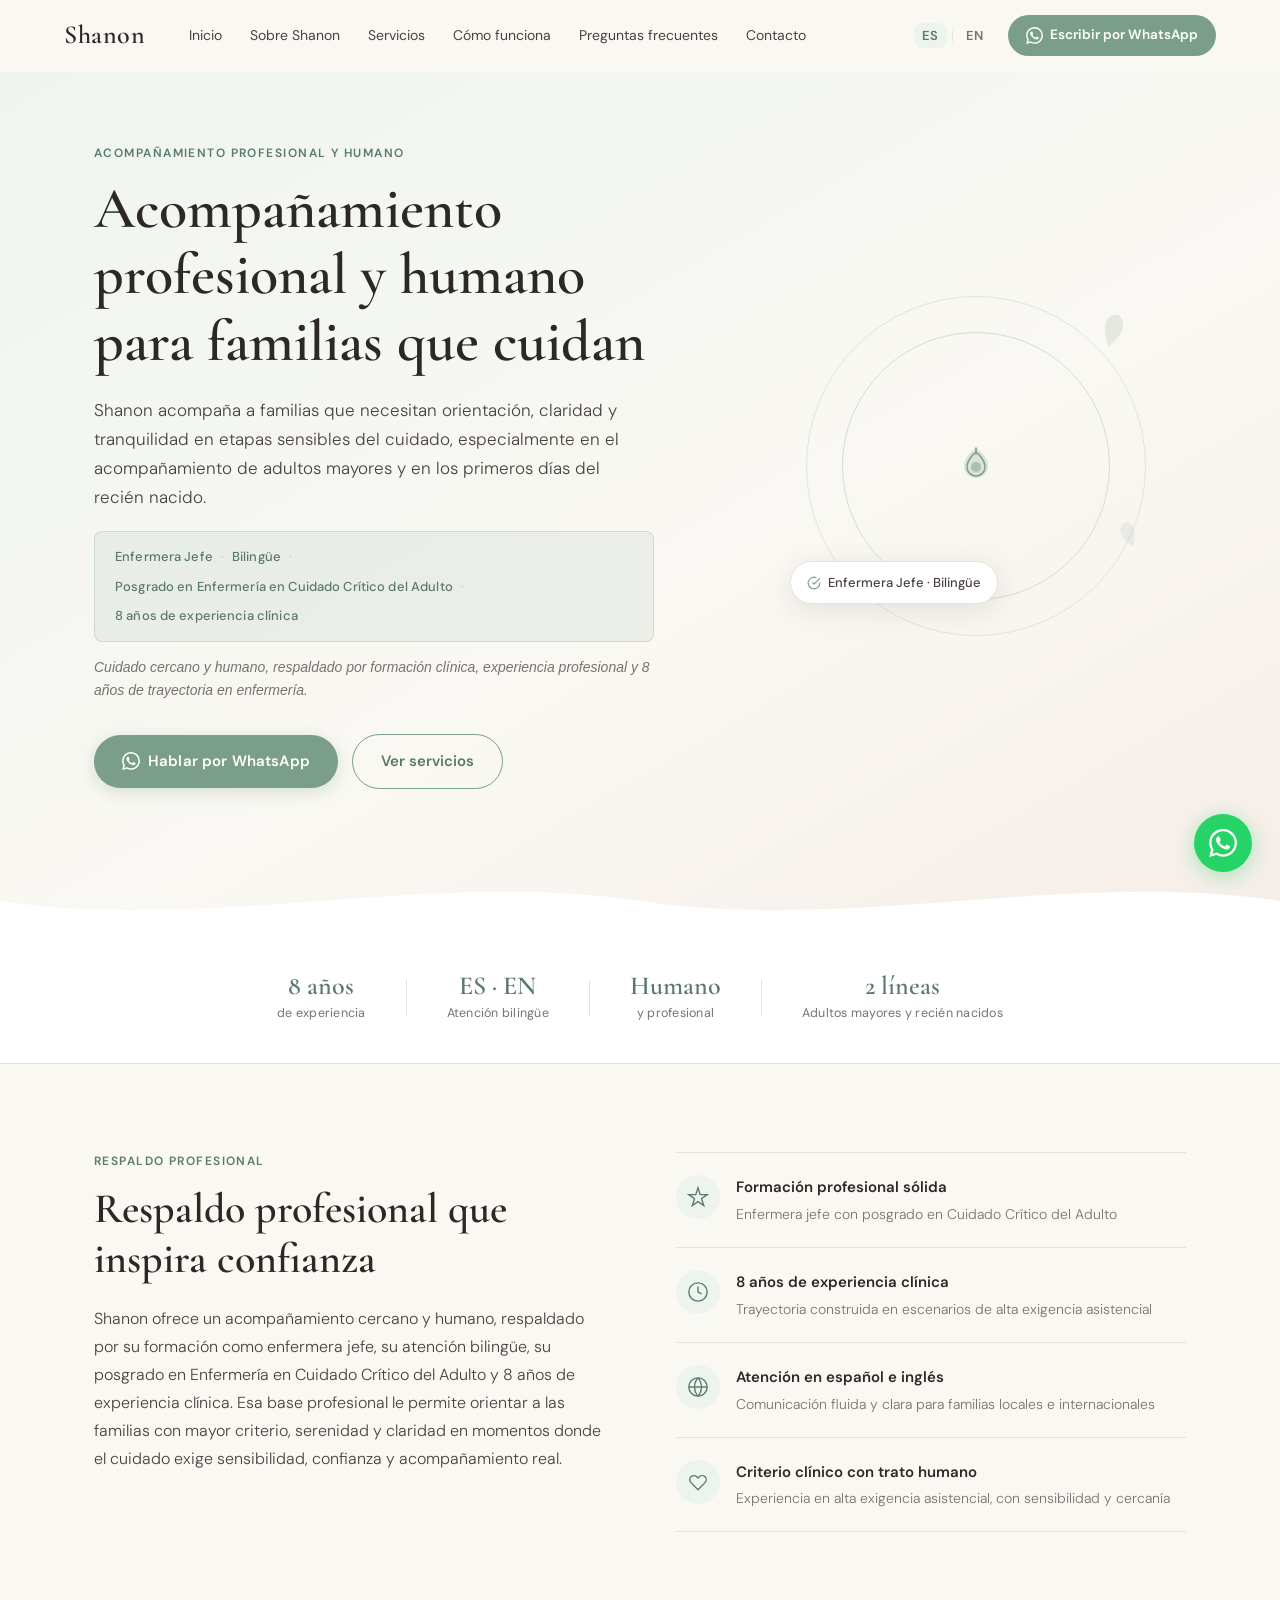
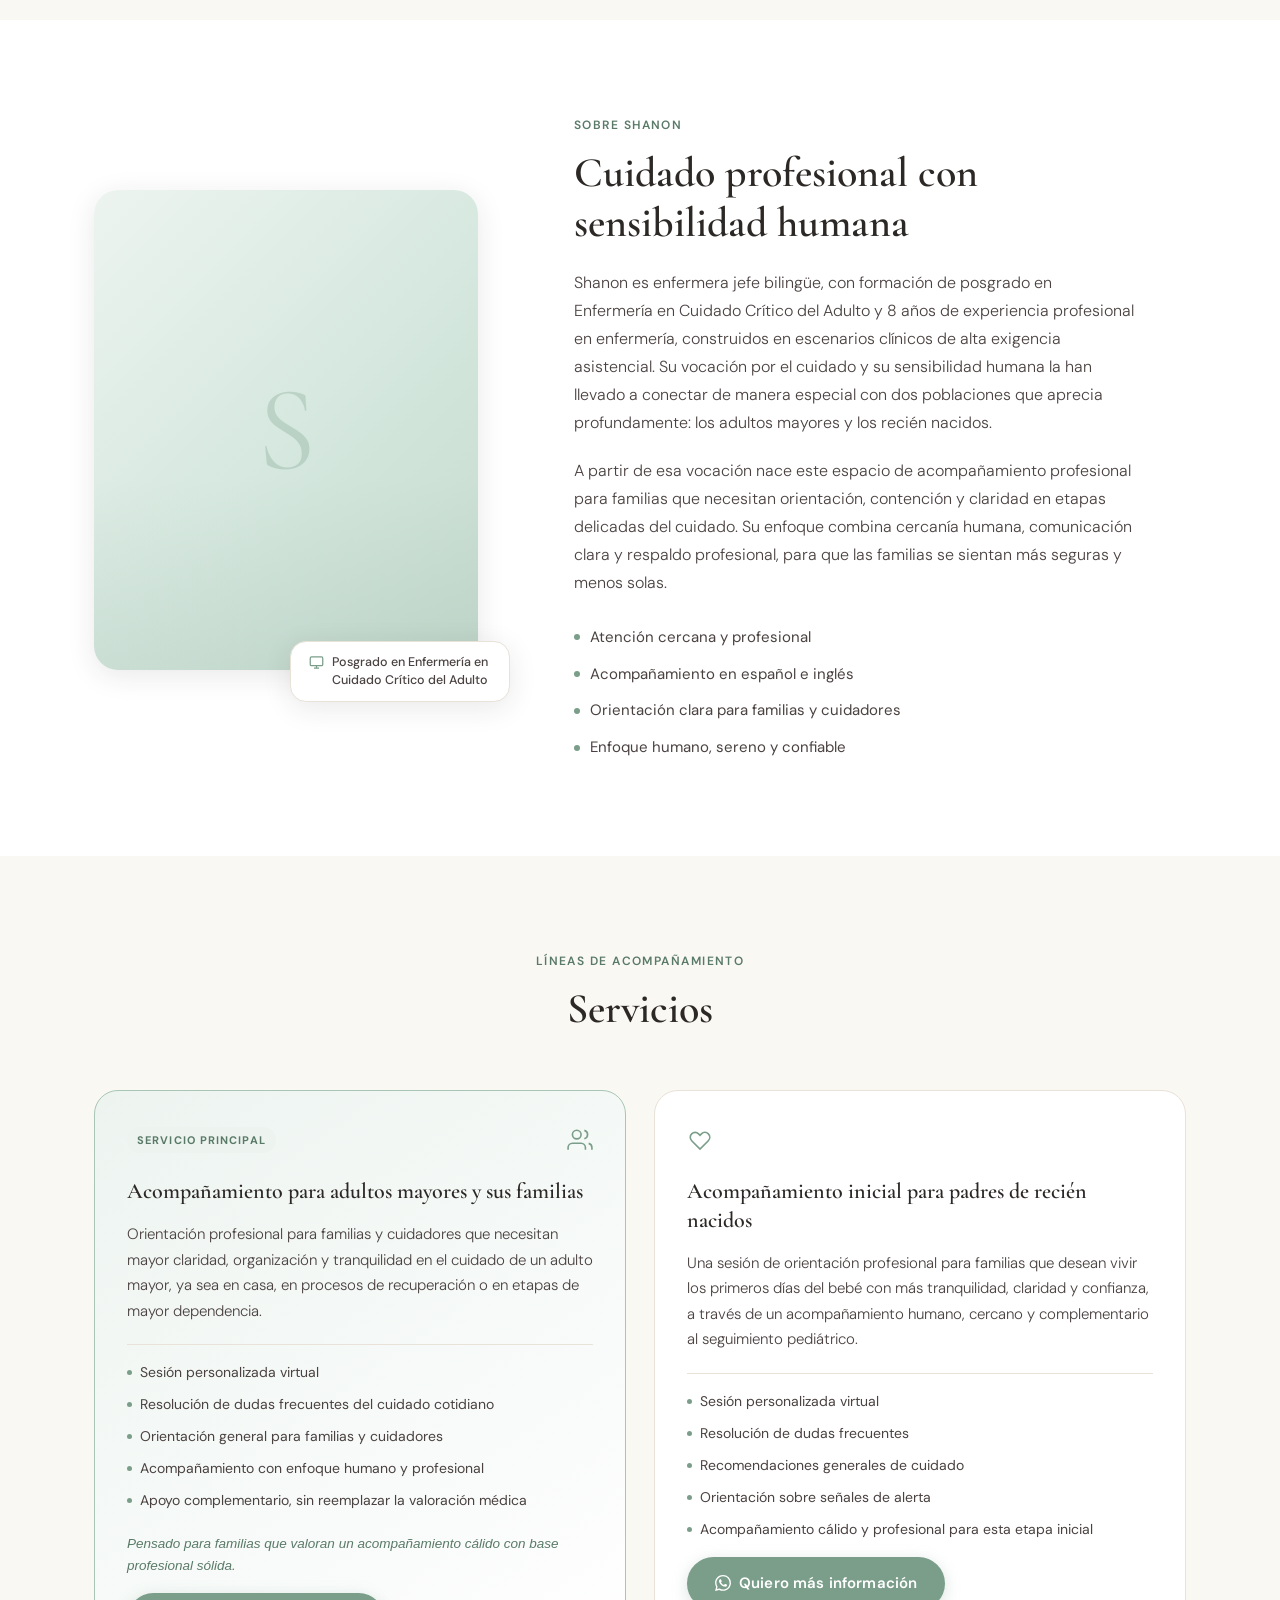
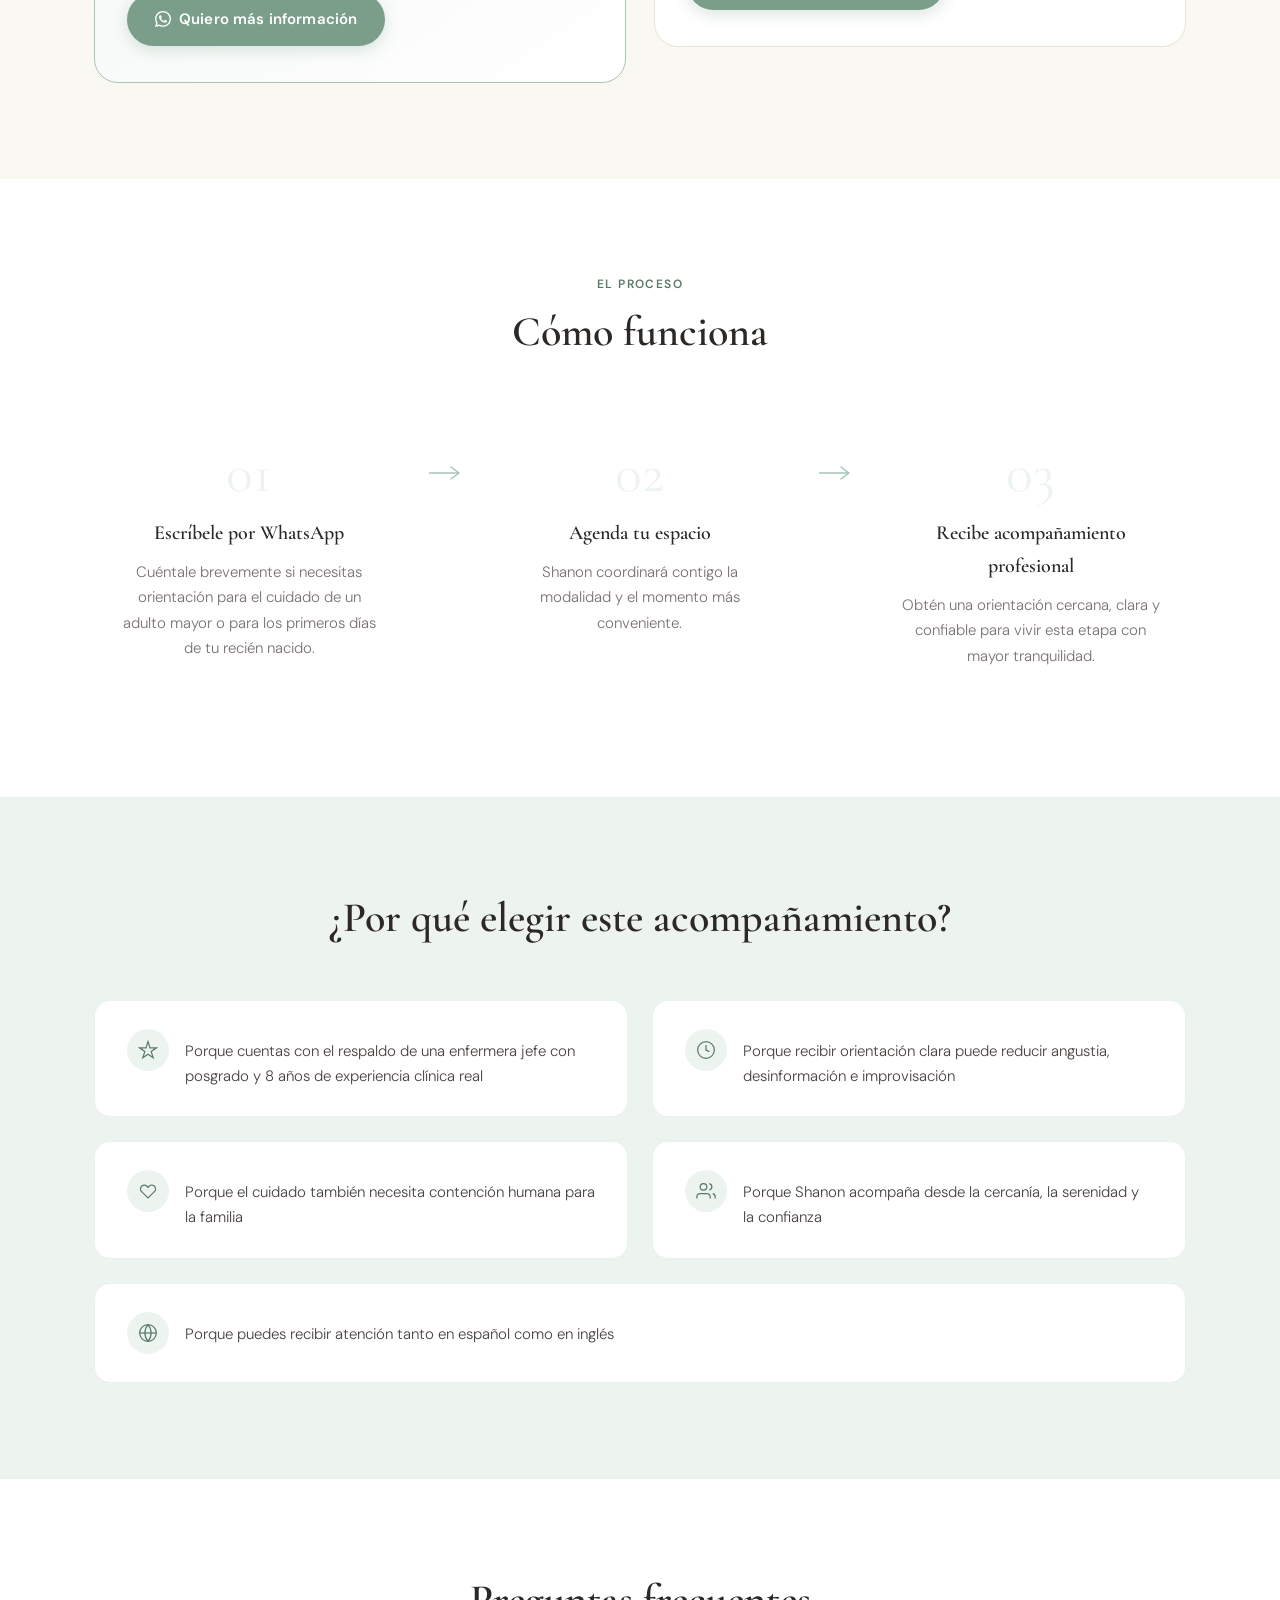
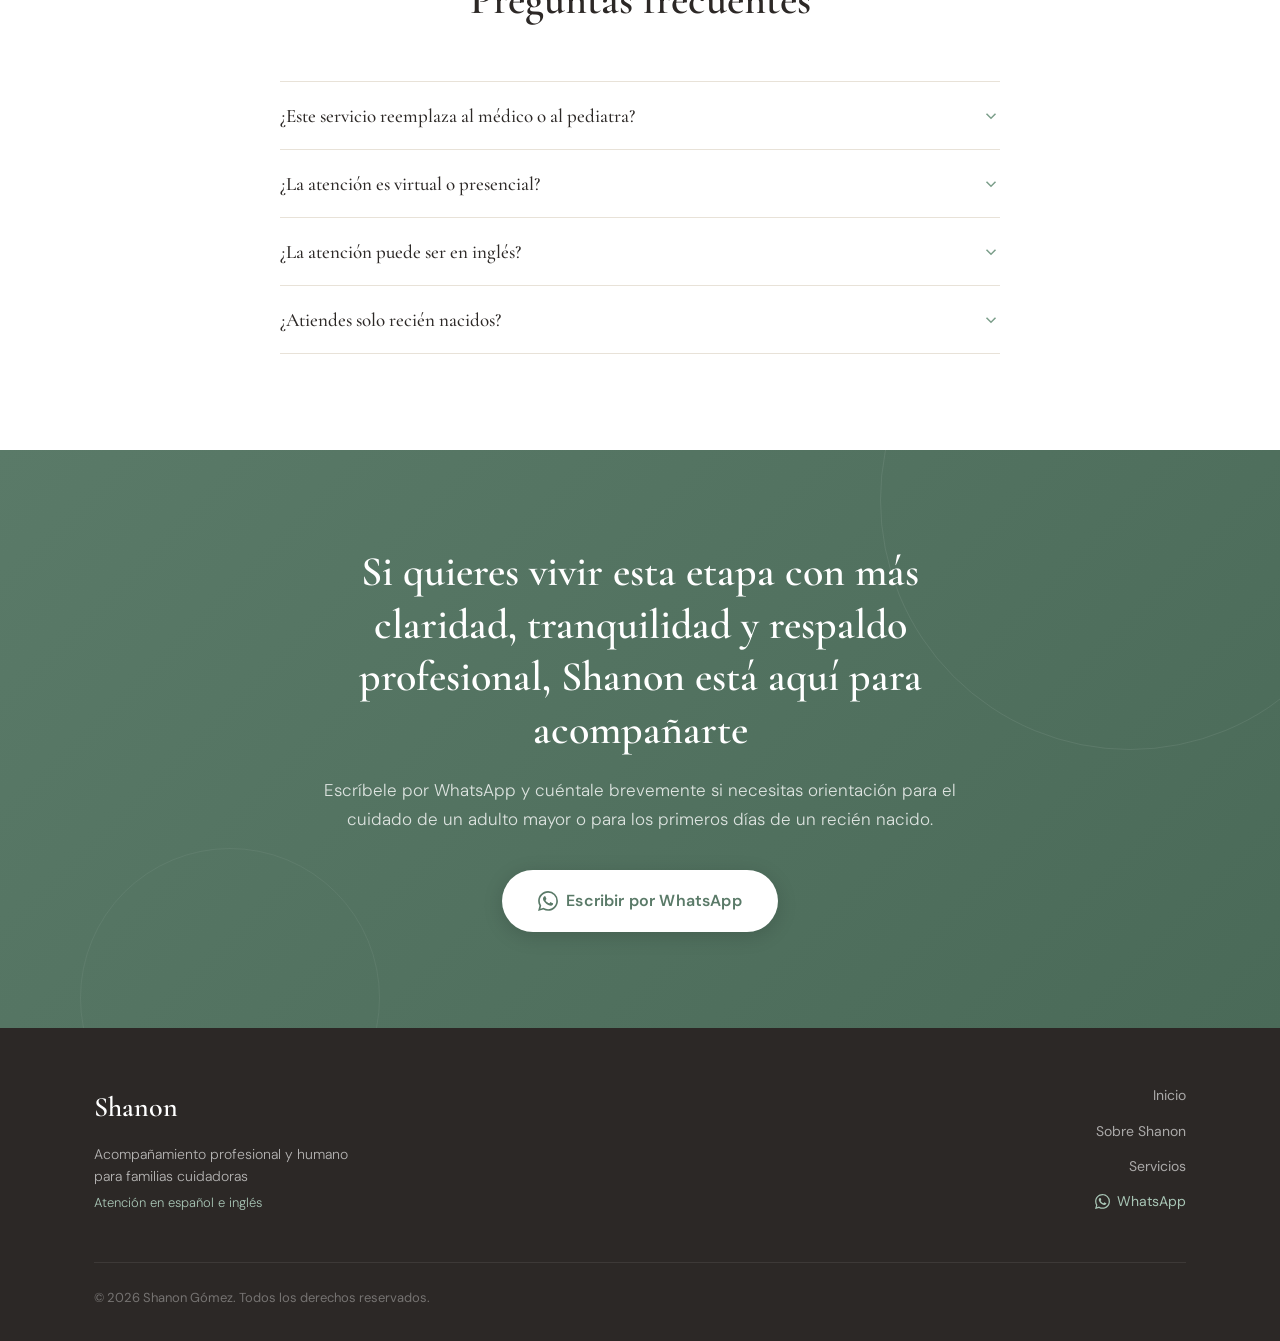
==== commit a2c6ea79: "Add 8 years clinical experience across all key sections - Hero credentials strip: added 8 años de ex" ====
--- a/index.html
+++ b/index.html
@@ -82,12 +82,14 @@
           <span data-es="Bilingüe" data-en="Bilingual">Bilingüe</span>
           <span class="cred-dot" aria-hidden="true">·</span>
           <span data-es="Posgrado en Enfermería en Cuidado Crítico del Adulto" data-en="Postgraduate Training in Adult Critical Care Nursing">Posgrado en Enfermería en Cuidado Crítico del Adulto</span>
+          <span class="cred-dot" aria-hidden="true">·</span>
+          <span data-es="8 años de experiencia clínica" data-en="8 years of clinical experience">8 años de experiencia clínica</span>
         </div>
 
         <p class="hero-microcopy"
-          data-es="Cuidado cercano y humano, respaldado por formación clínica y experiencia profesional."
-          data-en="Warm and human support backed by clinical training and professional experience.">
-          Cuidado cercano y humano, respaldado por formación clínica y experiencia profesional.
+          data-es="Cuidado cercano y humano, respaldado por formación clínica, experiencia profesional y 8 años de trayectoria en enfermería."
+          data-en="Warm and human support backed by clinical training, professional experience, and 8 years of nursing practice.">
+          Cuidado cercano y humano, respaldado por formación clínica, experiencia profesional y 8 años de trayectoria en enfermería.
         </p>
 
         <div class="hero-btns">
@@ -132,6 +134,33 @@
     </div>
   </section>
 
+  <!-- ═══════════════════════════ STATS / BADGES ═══════════════════════════ -->
+  <div class="stats-bar">
+    <div class="container">
+      <div class="stats-grid">
+        <div class="stat-item">
+          <span class="stat-number" data-es="8 años" data-en="8 years">8 años</span>
+          <span class="stat-label" data-es="de experiencia" data-en="of experience">de experiencia</span>
+        </div>
+        <div class="stat-divider" aria-hidden="true"></div>
+        <div class="stat-item">
+          <span class="stat-number" data-es="ES · EN" data-en="ES · EN">ES · EN</span>
+          <span class="stat-label" data-es="Atención bilingüe" data-en="Bilingual support">Atención bilingüe</span>
+        </div>
+        <div class="stat-divider" aria-hidden="true"></div>
+        <div class="stat-item">
+          <span class="stat-number" data-es="Humano" data-en="Human">Humano</span>
+          <span class="stat-label" data-es="y profesional" data-en="and professional">y profesional</span>
+        </div>
+        <div class="stat-divider" aria-hidden="true"></div>
+        <div class="stat-item">
+          <span class="stat-number" data-es="2 líneas" data-en="2 lines">2 líneas</span>
+          <span class="stat-label" data-es="Adultos mayores y recién nacidos" data-en="Older adults and newborns">Adultos mayores y recién nacidos</span>
+        </div>
+      </div>
+    </div>
+  </div>
+
   <!-- ═══════════════════════════ RESPALDO PROFESIONAL ═══════════════════════════ -->
   <section class="trust" id="respaldo">
     <div class="container">
@@ -145,9 +174,9 @@
             Respaldo profesional que inspira confianza
           </h2>
           <p class="trust-body"
-            data-es="Shanon ofrece un acompañamiento cercano y humano, respaldado por su formación como enfermera jefe, su atención bilingüe y su posgrado en Enfermería en Cuidado Crítico del Adulto. Esa base profesional le permite orientar a las familias con mayor criterio, serenidad y claridad en momentos donde el cuidado exige sensibilidad y confianza."
-            data-en="Shanon offers warm and personalized support backed by her training as a registered nurse, her bilingual communication skills, and her postgraduate education in Adult Critical Care Nursing. This professional foundation allows her to guide families with greater clarity, calm, and confidence in moments when care requires both sensitivity and trust.">
-            Shanon ofrece un acompañamiento cercano y humano, respaldado por su formación como enfermera jefe, su atención bilingüe y su posgrado en Enfermería en Cuidado Crítico del Adulto. Esa base profesional le permite orientar a las familias con mayor criterio, serenidad y claridad en momentos donde el cuidado exige sensibilidad y confianza.
+            data-es="Shanon ofrece un acompañamiento cercano y humano, respaldado por su formación como enfermera jefe, su atención bilingüe, su posgrado en Enfermería en Cuidado Crítico del Adulto y 8 años de experiencia clínica. Esa base profesional le permite orientar a las familias con mayor criterio, serenidad y claridad en momentos donde el cuidado exige sensibilidad, confianza y acompañamiento real."
+            data-en="Shanon offers warm and personalized support backed by her training as a registered nurse, her bilingual communication skills, her postgraduate education in Adult Critical Care Nursing, and 8 years of clinical experience. This professional foundation allows her to guide families with greater clarity, calm, and confidence in moments when care requires sensitivity, trust, and real support.">
+            Shanon ofrece un acompañamiento cercano y humano, respaldado por su formación como enfermera jefe, su atención bilingüe, su posgrado en Enfermería en Cuidado Crítico del Adulto y 8 años de experiencia clínica. Esa base profesional le permite orientar a las familias con mayor criterio, serenidad y claridad en momentos donde el cuidado exige sensibilidad, confianza y acompañamiento real.
           </p>
         </div>
 
@@ -159,6 +188,15 @@
             <div>
               <p class="trust-block-title" data-es="Formación profesional sólida" data-en="Solid professional training">Formación profesional sólida</p>
               <p class="trust-block-sub" data-es="Enfermera jefe con posgrado en Cuidado Crítico del Adulto" data-en="Registered nurse with postgraduate training in Adult Critical Care">Enfermera jefe con posgrado en Cuidado Crítico del Adulto</p>
+            </div>
+          </div>
+          <div class="trust-block">
+            <div class="trust-icon">
+              <svg width="22" height="22" viewBox="0 0 24 24" fill="none" stroke="currentColor" stroke-width="1.5" aria-hidden="true"><path d="M12 2C6.477 2 2 6.477 2 12s4.477 10 10 10 10-4.477 10-10S17.523 2 12 2z"/><path d="M12 6v6l4 2"/></svg>
+            </div>
+            <div>
+              <p class="trust-block-title" data-es="8 años de experiencia clínica" data-en="8 years of clinical experience">8 años de experiencia clínica</p>
+              <p class="trust-block-sub" data-es="Trayectoria construida en escenarios de alta exigencia asistencial" data-en="A career built in high-demand clinical care settings">Trayectoria construida en escenarios de alta exigencia asistencial</p>
             </div>
           </div>
           <div class="trust-block">
@@ -210,9 +248,9 @@
             Cuidado profesional con sensibilidad humana
           </h2>
           <p class="about-text"
-            data-es="Shanon es enfermera jefe bilingüe, con formación de posgrado en Enfermería en Cuidado Crítico del Adulto y experiencia clínica en escenarios de alta exigencia asistencial. Su vocación por el cuidado y su sensibilidad humana la han llevado a conectar de manera especial con dos poblaciones que aprecia profundamente: los adultos mayores y los recién nacidos."
-            data-en="Shanon is a bilingual registered nurse with postgraduate training in Adult Critical Care Nursing and clinical experience in high-demand care settings. Her vocation for caregiving and her human sensitivity have led her to connect deeply with two populations she cares for profoundly: older adults and newborns.">
-            Shanon es enfermera jefe bilingüe, con formación de posgrado en Enfermería en Cuidado Crítico del Adulto y experiencia clínica en escenarios de alta exigencia asistencial. Su vocación por el cuidado y su sensibilidad humana la han llevado a conectar de manera especial con dos poblaciones que aprecia profundamente: los adultos mayores y los recién nacidos.
+            data-es="Shanon es enfermera jefe bilingüe, con formación de posgrado en Enfermería en Cuidado Crítico del Adulto y 8 años de experiencia profesional en enfermería, construidos en escenarios clínicos de alta exigencia asistencial. Su vocación por el cuidado y su sensibilidad humana la han llevado a conectar de manera especial con dos poblaciones que aprecia profundamente: los adultos mayores y los recién nacidos."
+            data-en="Shanon is a bilingual registered nurse with postgraduate training in Adult Critical Care Nursing and 8 years of professional nursing experience developed in high-demand clinical care settings. Her vocation for caregiving and her human sensitivity have led her to connect deeply with two populations she cares for profoundly: older adults and newborns.">
+            Shanon es enfermera jefe bilingüe, con formación de posgrado en Enfermería en Cuidado Crítico del Adulto y 8 años de experiencia profesional en enfermería, construidos en escenarios clínicos de alta exigencia asistencial. Su vocación por el cuidado y su sensibilidad humana la han llevado a conectar de manera especial con dos poblaciones que aprecia profundamente: los adultos mayores y los recién nacidos.
           </p>
           <p class="about-text"
             data-es="A partir de esa vocación nace este espacio de acompañamiento profesional para familias que necesitan orientación, contención y claridad en etapas delicadas del cuidado. Su enfoque combina cercanía humana, comunicación clara y respaldo profesional, para que las familias se sientan más seguras y menos solas."
@@ -375,9 +413,9 @@
           <div class="value-icon">
             <svg width="20" height="20" viewBox="0 0 24 24" fill="none" stroke="currentColor" stroke-width="1.5" aria-hidden="true"><path d="M12 2l2.4 7.4H22l-6.2 4.5 2.4 7.4L12 17 5.8 21.3l2.4-7.4L2 9.4h7.6z"/></svg>
           </div>
-          <p data-es="Porque cuentas con el respaldo de una enfermera jefe con formación de posgrado y criterio clínico profesional"
-             data-en="Because you are supported by a registered nurse with postgraduate training and professional clinical judgment">
-            Porque cuentas con el respaldo de una enfermera jefe con formación de posgrado y criterio clínico profesional
+          <p data-es="Porque cuentas con el respaldo de una enfermera jefe con posgrado y 8 años de experiencia clínica real"
+             data-en="Because you are supported by a registered nurse with postgraduate training and 8 years of real clinical experience">
+            Porque cuentas con el respaldo de una enfermera jefe con posgrado y 8 años de experiencia clínica real
           </p>
         </div>
         <div class="value-item fade-in fade-delay">
--- a/css/styles.css
+++ b/css/styles.css
@@ -424,6 +424,54 @@
 .hero-wave svg { width: 100%; display: block; }
 
 /* ═══════════════════════════════════════════════════
+   STATS BAR
+   ═══════════════════════════════════════════════════ */
+.stats-bar {
+  background: var(--white);
+  padding: 32px 0;
+  border-bottom: 1px solid var(--border);
+}
+
+.stats-grid {
+  display: flex;
+  align-items: center;
+  justify-content: center;
+  gap: 0;
+  flex-wrap: wrap;
+}
+
+.stat-item {
+  display: flex;
+  flex-direction: column;
+  align-items: center;
+  gap: 4px;
+  padding: 8px 40px;
+  text-align: center;
+}
+
+.stat-number {
+  font-family: var(--font-serif);
+  font-size: 26px;
+  font-weight: 600;
+  color: var(--sage-dark);
+  line-height: 1;
+}
+
+.stat-label {
+  font-size: 12.5px;
+  font-weight: 400;
+  color: var(--text-light);
+  letter-spacing: 0.02em;
+}
+
+.stat-divider {
+  width: 1px;
+  height: 36px;
+  background: var(--border);
+  flex-shrink: 0;
+}
+
+/* ═══════════════════════════════════════════════════
    RESPALDO PROFESIONAL
    ═══════════════════════════════════════════════════ */
 .trust {
@@ -1032,6 +1080,8 @@
   .hero-content         { max-width: 100%; }
   .hero-title           { font-size: clamp(32px, 5vw, 48px); }
 
+  .stats-grid           { gap: 0; }
+  .stat-item            { padding: 8px 24px; }
   .trust-grid           { grid-template-columns: 1fr; gap: 40px; }
 
   .about-grid           { grid-template-columns: 320px 1fr; gap: 48px; }
@@ -1102,6 +1152,8 @@
   .hero-container { padding-bottom: 56px; }
   .section-header { margin-bottom: 40px; }
 
+  .stat-item  { padding: 6px 16px; }
+  .stat-number { font-size: 22px; }
   .about, .services, .how-it-works, .value, .faq, .cta-final { padding: 72px 0; }
 
   .wa-float { bottom: 20px; right: 20px; width: 52px; height: 52px; }
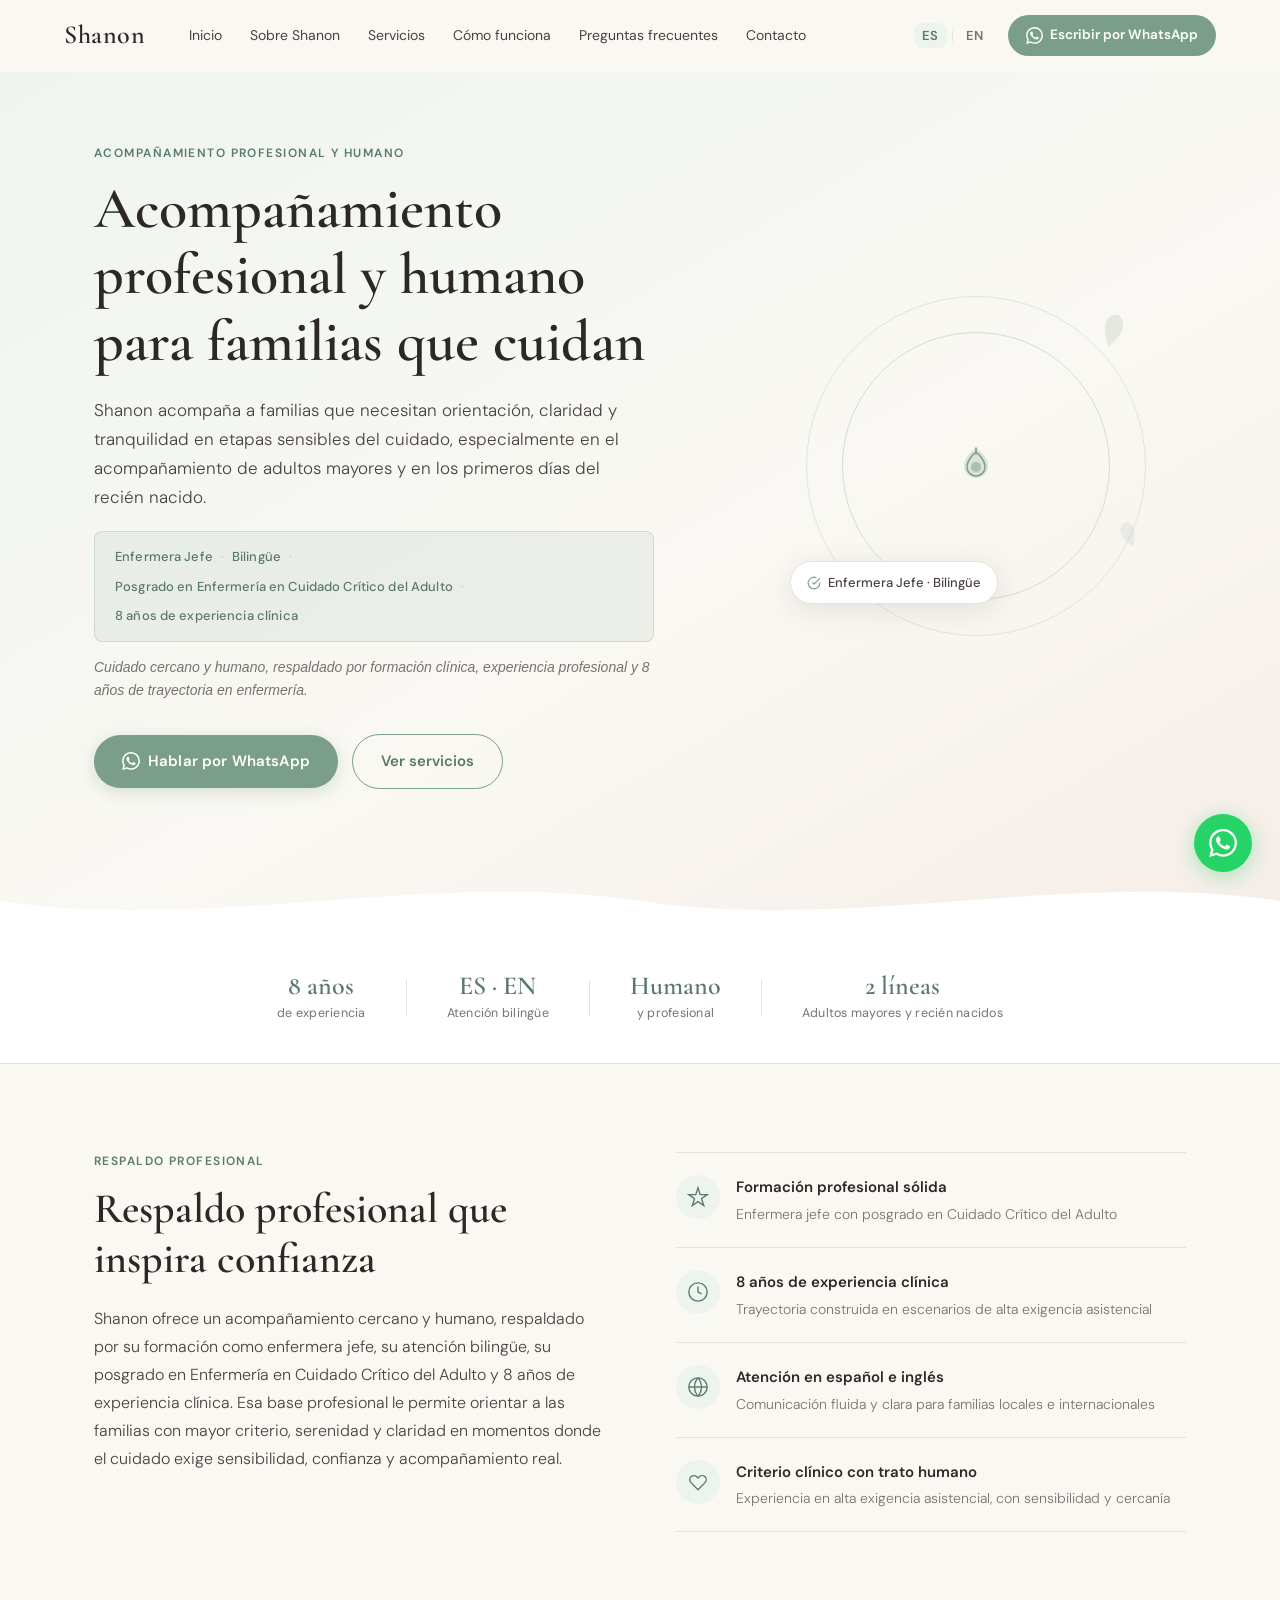
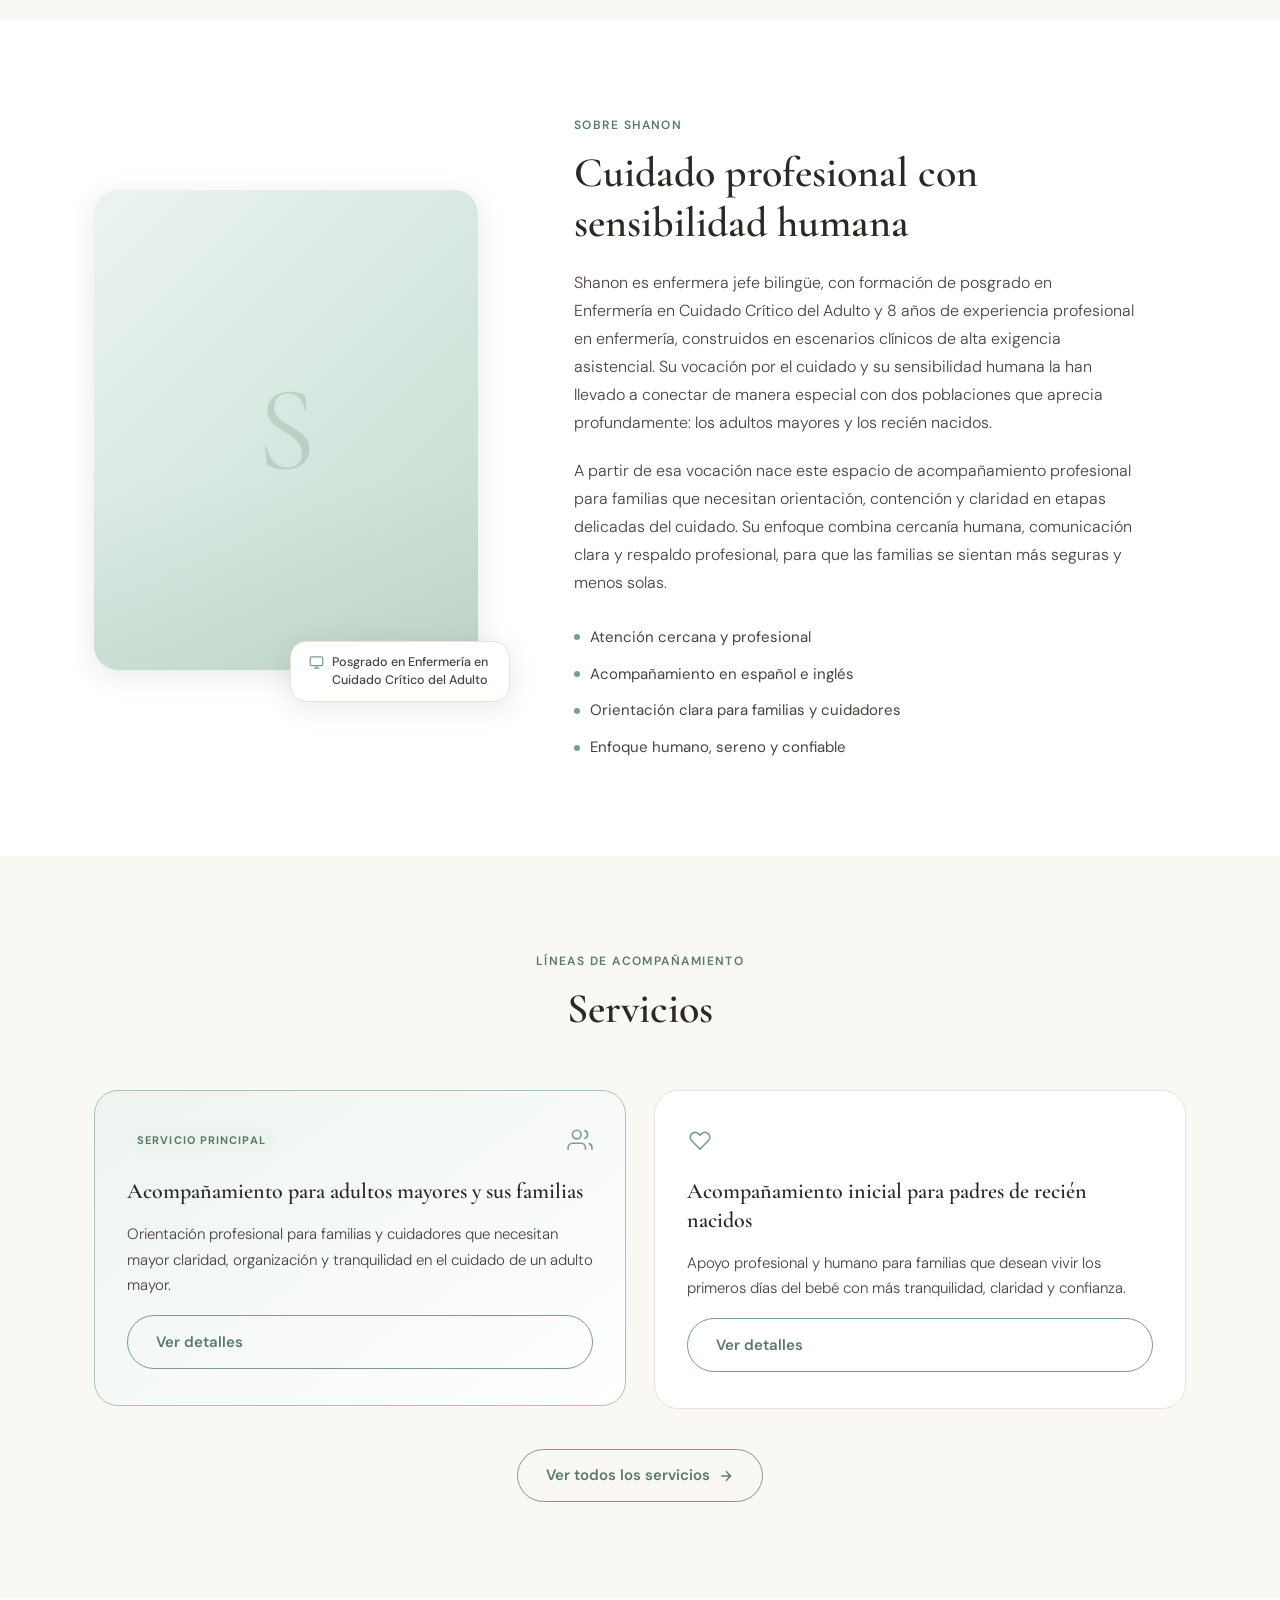
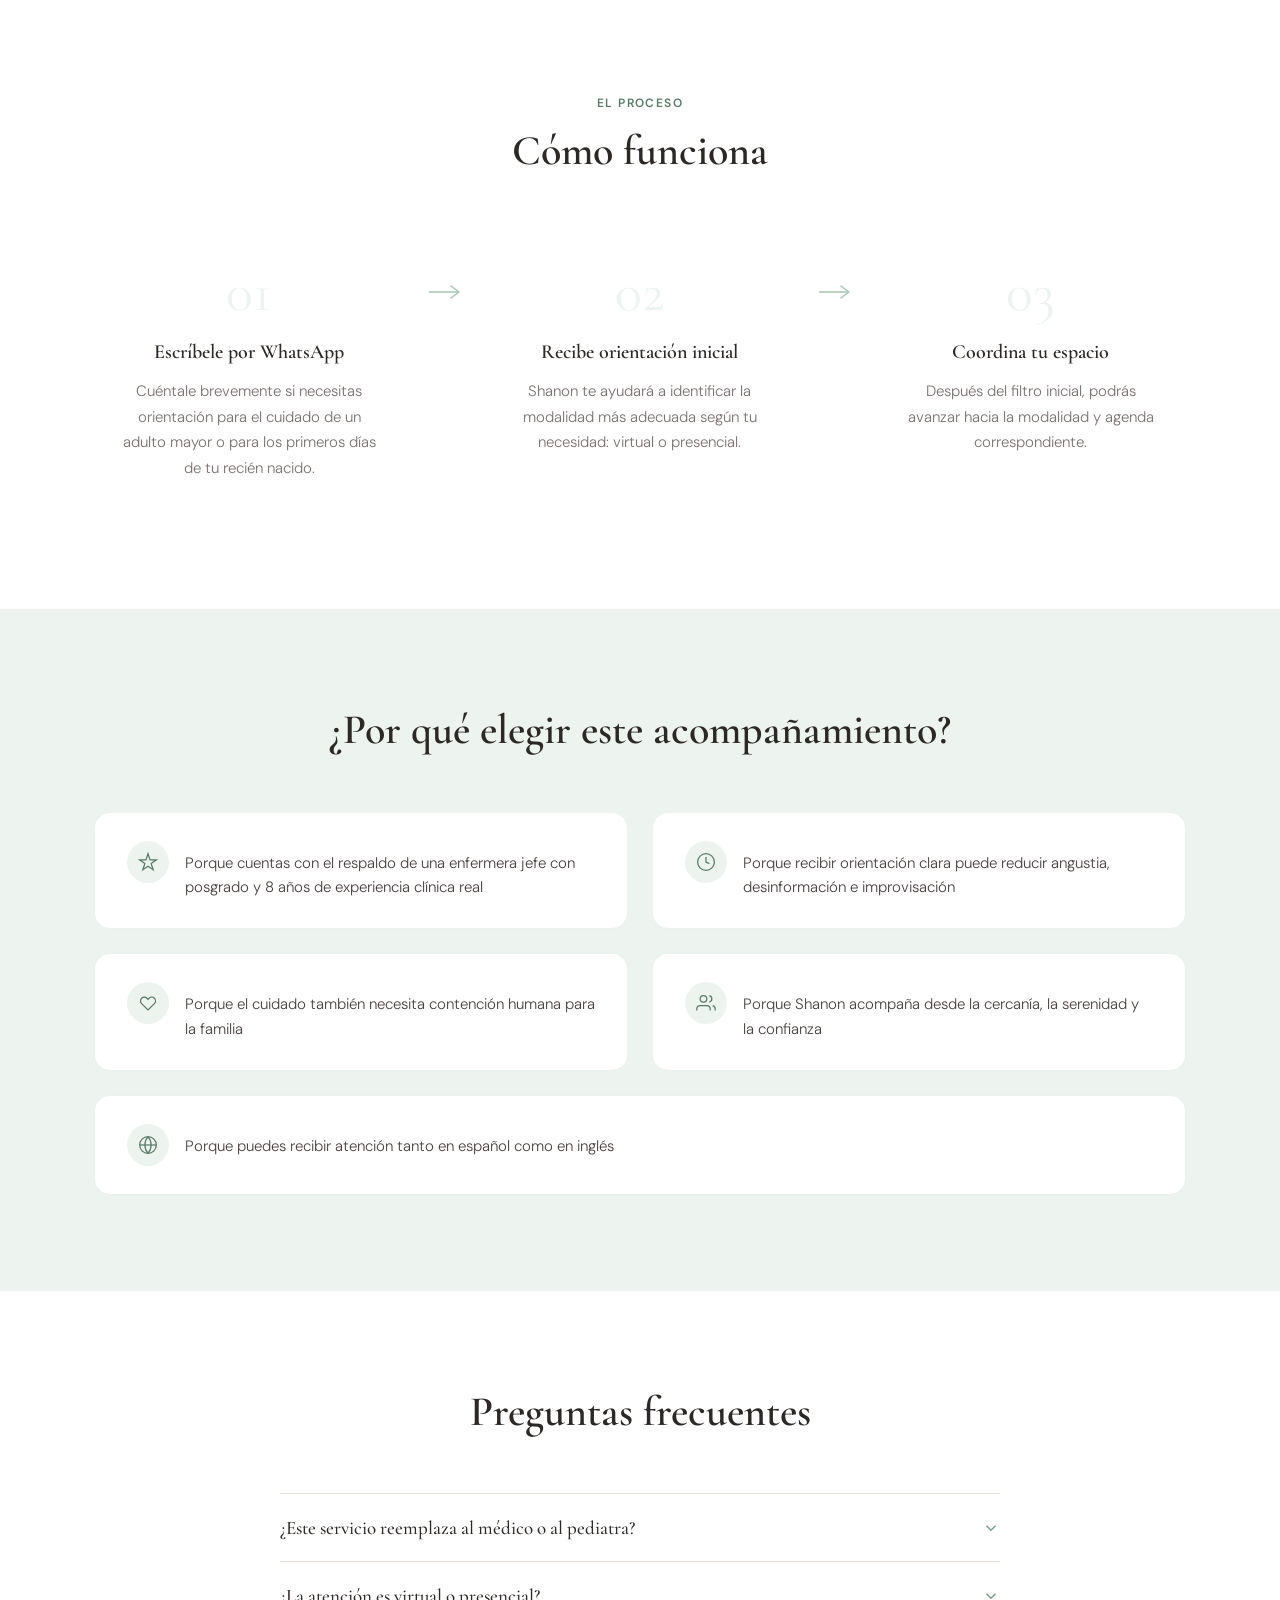
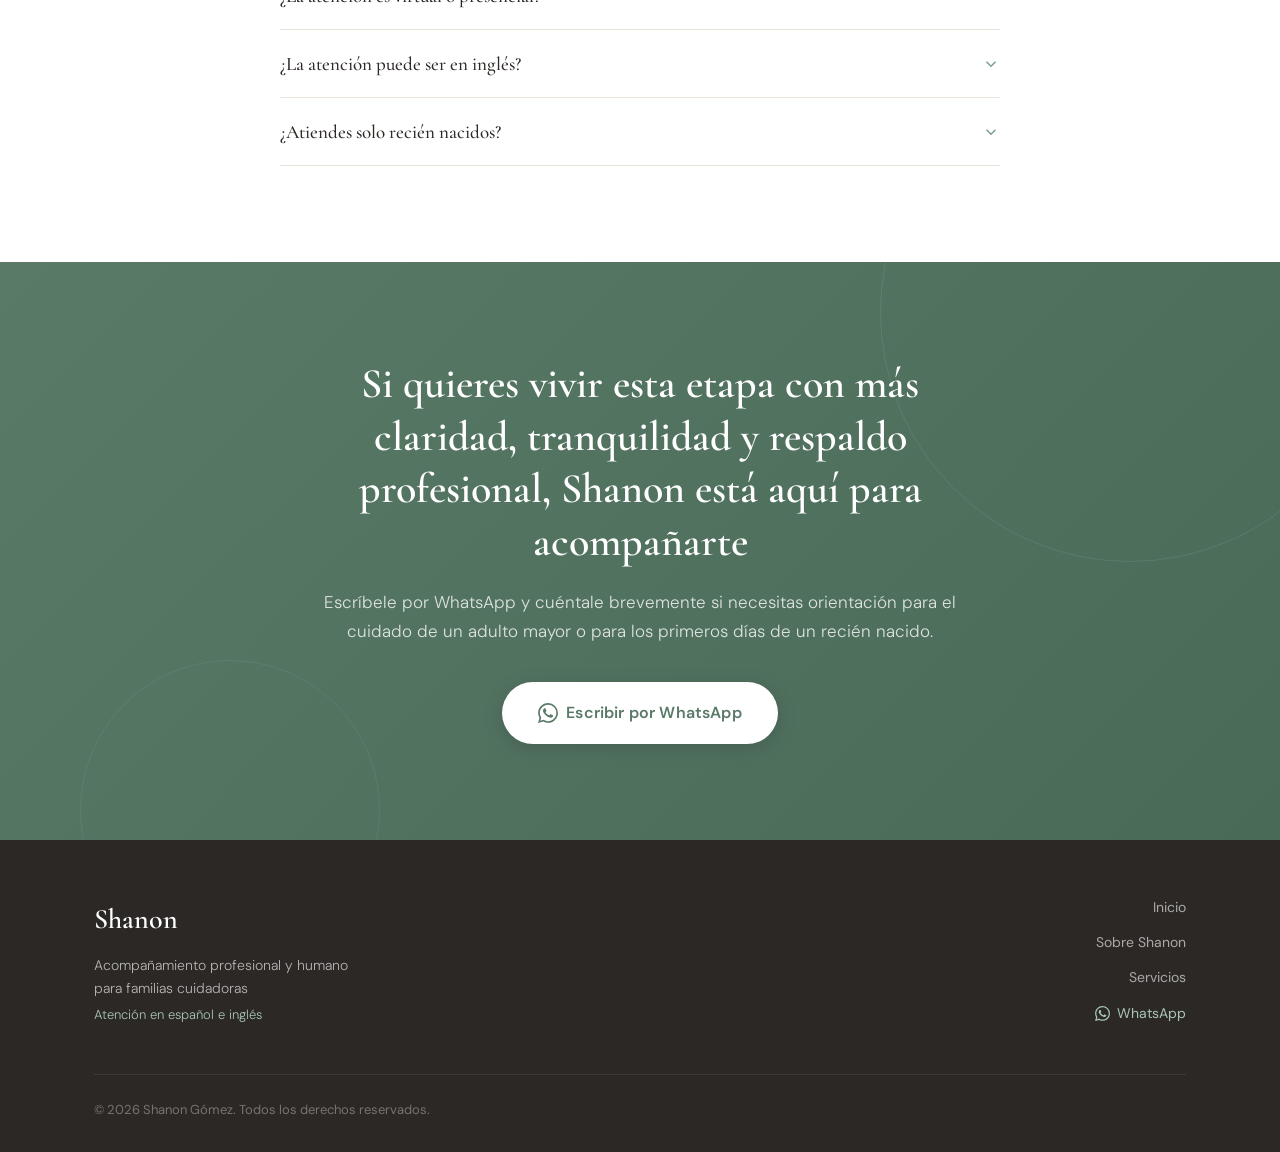
==== commit 43e3d3a0: "Add /services page and multi-page architecture with /book preparation - New services.html with 4 pri" ====
--- a/index.html
+++ b/index.html
@@ -4,9 +4,9 @@
   <meta charset="UTF-8" />
   <meta name="viewport" content="width=device-width, initial-scale=1.0" />
 
-  <title id="meta-title">Shanon | Acompañamiento profesional y humano para familias que cuidan</title>
+  <title id="meta-title">Shanon | Acompañamiento profesional y humano para familias cuidadoras</title>
   <meta name="description" id="meta-description"
-    content="Orientación profesional para familias cuidadoras de adultos mayores y padres de recién nacidos. Enfermera Jefe bilingüe con posgrado en Cuidado Crítico. Contacto por WhatsApp." />
+    content="Shanon es enfermera jefe bilingüe, con posgrado en cuidado crítico del adulto y 8 años de experiencia clínica. Acompañamiento profesional para adultos mayores y recién nacidos." />
   <meta name="robots" content="index, follow" />
   <meta property="og:title" content="Shanon | Acompañamiento profesional y humano para familias que cuidan" />
   <meta property="og:description"
@@ -32,7 +32,7 @@
       <nav class="nav" id="nav">
         <a href="#inicio"        class="nav-link" data-es="Inicio"               data-en="Home">Inicio</a>
         <a href="#sobre"         class="nav-link" data-es="Sobre Shanon"         data-en="About Shanon">Sobre Shanon</a>
-        <a href="#servicios"     class="nav-link" data-es="Servicios"            data-en="Services">Servicios</a>
+        <a href="/services"      class="nav-link" data-es="Servicios"            data-en="Services">Servicios</a>
         <a href="#como-funciona" class="nav-link" data-es="Cómo funciona"        data-en="How it works">Cómo funciona</a>
         <a href="#faq"           class="nav-link" data-es="Preguntas frecuentes" data-en="FAQ">Preguntas frecuentes</a>
         <a href="#contacto"      class="nav-link" data-es="Contacto"             data-en="Contact">Contacto</a>
@@ -293,26 +293,11 @@
             Acompañamiento para adultos mayores y sus familias
           </h3>
           <p class="service-text"
-            data-es="Orientación profesional para familias y cuidadores que necesitan mayor claridad, organización y tranquilidad en el cuidado de un adulto mayor, ya sea en casa, en procesos de recuperación o en etapas de mayor dependencia."
-            data-en="Professional guidance for families and caregivers who need more clarity, organization, and peace of mind when caring for an older adult, whether at home, during recovery, or through stages of greater dependence.">
-            Orientación profesional para familias y cuidadores que necesitan mayor claridad, organización y tranquilidad en el cuidado de un adulto mayor, ya sea en casa, en procesos de recuperación o en etapas de mayor dependencia.
-          </p>
-          <ul class="service-includes">
-            <li data-es="Sesión personalizada virtual"                                             data-en="Personalized virtual session">Sesión personalizada virtual</li>
-            <li data-es="Resolución de dudas frecuentes del cuidado cotidiano"                     data-en="Answers to common day-to-day care questions">Resolución de dudas frecuentes del cuidado cotidiano</li>
-            <li data-es="Orientación general para familias y cuidadores"                           data-en="General guidance for families and caregivers">Orientación general para familias y cuidadores</li>
-            <li data-es="Acompañamiento con enfoque humano y profesional"                          data-en="Warm, professional support">Acompañamiento con enfoque humano y profesional</li>
-            <li data-es="Apoyo complementario, sin reemplazar la valoración médica"                data-en="Complementary guidance, not a replacement for medical evaluation">Apoyo complementario, sin reemplazar la valoración médica</li>
-          </ul>
-          <p class="service-closing"
-            data-es="Pensado para familias que valoran un acompañamiento cálido con base profesional sólida."
-            data-en="Designed for families who value warm support backed by solid professional training.">
-            Pensado para familias que valoran un acompañamiento cálido con base profesional sólida.
-          </p>
-          <a href="#" class="btn-primary wa-link">
-            <svg width="16" height="16" viewBox="0 0 24 24" fill="currentColor" aria-hidden="true"><path d="M17.472 14.382c-.297-.149-1.758-.867-2.03-.967-.273-.099-.471-.148-.67.15-.197.297-.767.966-.94 1.164-.173.199-.347.223-.644.075-.297-.15-1.255-.463-2.39-1.475-.883-.788-1.48-1.761-1.653-2.059-.173-.297-.018-.458.13-.606.134-.133.298-.347.446-.52.149-.174.198-.298.298-.497.099-.198.05-.371-.025-.52-.075-.149-.669-1.612-.916-2.207-.242-.579-.487-.5-.669-.51-.173-.008-.371-.01-.57-.01-.198 0-.52.074-.792.372-.272.297-1.04 1.016-1.04 2.479 0 1.462 1.065 2.875 1.213 3.074.149.198 2.096 3.2 5.077 4.487.709.306 1.262.489 1.694.625.712.227 1.36.195 1.871.118.571-.085 1.758-.719 2.006-1.413.248-.694.248-1.289.173-1.413-.074-.124-.272-.198-.57-.347m-5.421 7.403h-.004a9.87 9.87 0 01-5.031-1.378l-.361-.214-3.741.982.998-3.648-.235-.374a9.86 9.86 0 01-1.51-5.26c.001-5.45 4.436-9.884 9.888-9.884 2.64 0 5.122 1.03 6.988 2.898a9.825 9.825 0 012.893 6.994c-.003 5.45-4.437 9.884-9.885 9.884m8.413-18.297A11.815 11.815 0 0012.05 0C5.495 0 .16 5.335.157 11.892c0 2.096.547 4.142 1.588 5.945L.057 24l6.305-1.654a11.882 11.882 0 005.683 1.448h.005c6.554 0 11.89-5.335 11.893-11.893a11.821 11.821 0 00-3.48-8.413z"/></svg>
-            <span data-es="Quiero más información" data-en="I want more information">Quiero más información</span>
-          </a>
+            data-es="Orientación profesional para familias y cuidadores que necesitan mayor claridad, organización y tranquilidad en el cuidado de un adulto mayor."
+            data-en="Professional guidance for families and caregivers who need more clarity, organization, and peace of mind when caring for an older adult.">
+            Orientación profesional para familias y cuidadores que necesitan mayor claridad, organización y tranquilidad en el cuidado de un adulto mayor.
+          </p>
+          <a href="/services" class="btn-secondary" data-es="Ver detalles" data-en="View details">Ver detalles</a>
         </div>
 
         <!-- Servicio 2: Recién nacidos -->
@@ -326,23 +311,20 @@
             Acompañamiento inicial para padres de recién nacidos
           </h3>
           <p class="service-text"
-            data-es="Una sesión de orientación profesional para familias que desean vivir los primeros días del bebé con más tranquilidad, claridad y confianza, a través de un acompañamiento humano, cercano y complementario al seguimiento pediátrico."
-            data-en="A professional guidance session for families who want to experience their baby's first days with more peace of mind, clarity, and confidence through warm, personalized support that complements pediatric follow-up.">
-            Una sesión de orientación profesional para familias que desean vivir los primeros días del bebé con más tranquilidad, claridad y confianza, a través de un acompañamiento humano, cercano y complementario al seguimiento pediátrico.
-          </p>
-          <ul class="service-includes">
-            <li data-es="Sesión personalizada virtual"                                  data-en="Personalized virtual session">Sesión personalizada virtual</li>
-            <li data-es="Resolución de dudas frecuentes"                                data-en="Answers to common questions">Resolución de dudas frecuentes</li>
-            <li data-es="Recomendaciones generales de cuidado"                          data-en="General care recommendations">Recomendaciones generales de cuidado</li>
-            <li data-es="Orientación sobre señales de alerta"                           data-en="Guidance on warning signs">Orientación sobre señales de alerta</li>
-            <li data-es="Acompañamiento cálido y profesional para esta etapa inicial"   data-en="Warm and professional support during this early stage">Acompañamiento cálido y profesional para esta etapa inicial</li>
-          </ul>
-          <a href="#" class="btn-primary wa-link">
-            <svg width="16" height="16" viewBox="0 0 24 24" fill="currentColor" aria-hidden="true"><path d="M17.472 14.382c-.297-.149-1.758-.867-2.03-.967-.273-.099-.471-.148-.67.15-.197.297-.767.966-.94 1.164-.173.199-.347.223-.644.075-.297-.15-1.255-.463-2.39-1.475-.883-.788-1.48-1.761-1.653-2.059-.173-.297-.018-.458.13-.606.134-.133.298-.347.446-.52.149-.174.198-.298.298-.497.099-.198.05-.371-.025-.52-.075-.149-.669-1.612-.916-2.207-.242-.579-.487-.5-.669-.51-.173-.008-.371-.01-.57-.01-.198 0-.52.074-.792.372-.272.297-1.04 1.016-1.04 2.479 0 1.462 1.065 2.875 1.213 3.074.149.198 2.096 3.2 5.077 4.487.709.306 1.262.489 1.694.625.712.227 1.36.195 1.871.118.571-.085 1.758-.719 2.006-1.413.248-.694.248-1.289.173-1.413-.074-.124-.272-.198-.57-.347m-5.421 7.403h-.004a9.87 9.87 0 01-5.031-1.378l-.361-.214-3.741.982.998-3.648-.235-.374a9.86 9.86 0 01-1.51-5.26c.001-5.45 4.436-9.884 9.888-9.884 2.64 0 5.122 1.03 6.988 2.898a9.825 9.825 0 012.893 6.994c-.003 5.45-4.437 9.884-9.885 9.884m8.413-18.297A11.815 11.815 0 0012.05 0C5.495 0 .16 5.335.157 11.892c0 2.096.547 4.142 1.588 5.945L.057 24l6.305-1.654a11.882 11.882 0 005.683 1.448h.005c6.554 0 11.89-5.335 11.893-11.893a11.821 11.821 0 00-3.48-8.413z"/></svg>
-            <span data-es="Quiero más información" data-en="I want more information">Quiero más información</span>
-          </a>
-        </div>
-
+            data-es="Apoyo profesional y humano para familias que desean vivir los primeros días del bebé con más tranquilidad, claridad y confianza."
+            data-en="Professional and human support for families who want to experience their baby's first days with more peace of mind, clarity, and confidence.">
+            Apoyo profesional y humano para familias que desean vivir los primeros días del bebé con más tranquilidad, claridad y confianza.
+          </p>
+          <a href="/services" class="btn-secondary" data-es="Ver detalles" data-en="View details">Ver detalles</a>
+        </div>
+
+      </div>
+
+      <div class="services-cta fade-in">
+        <a href="/services" class="btn-outline-sage">
+          <span data-es="Ver todos los servicios" data-en="View all services">Ver todos los servicios</span>
+          <svg width="16" height="16" viewBox="0 0 24 24" fill="none" stroke="currentColor" stroke-width="2" aria-hidden="true"><path d="M5 12h14M12 5l7 7-7 7"/></svg>
+        </a>
       </div>
     </div>
   </section>
@@ -372,11 +354,11 @@
 
         <div class="step fade-in fade-delay">
           <div class="step-number">02</div>
-          <h3 class="step-title" data-es="Agenda tu espacio" data-en="Schedule your session">Agenda tu espacio</h3>
+          <h3 class="step-title" data-es="Recibe orientación inicial" data-en="Receive initial guidance">Recibe orientación inicial</h3>
           <p class="step-text"
-            data-es="Shanon coordinará contigo la modalidad y el momento más conveniente."
-            data-en="Shanon will coordinate the best format and time with you.">
-            Shanon coordinará contigo la modalidad y el momento más conveniente.
+            data-es="Shanon te ayudará a identificar la modalidad más adecuada según tu necesidad: virtual o presencial."
+            data-en="Shanon will help identify the most suitable format for your needs: virtual or in person.">
+            Shanon te ayudará a identificar la modalidad más adecuada según tu necesidad: virtual o presencial.
           </p>
         </div>
 
@@ -386,11 +368,11 @@
 
         <div class="step fade-in fade-delay-2">
           <div class="step-number">03</div>
-          <h3 class="step-title" data-es="Recibe acompañamiento profesional" data-en="Receive professional guidance">Recibe acompañamiento profesional</h3>
+          <h3 class="step-title" data-es="Coordina tu espacio" data-en="Schedule your session">Coordina tu espacio</h3>
           <p class="step-text"
-            data-es="Obtén una orientación cercana, clara y confiable para vivir esta etapa con mayor tranquilidad."
-            data-en="Get warm, clear, and trustworthy support to go through this stage with greater peace of mind.">
-            Obtén una orientación cercana, clara y confiable para vivir esta etapa con mayor tranquilidad.
+            data-es="Después del filtro inicial, podrás avanzar hacia la modalidad y agenda correspondiente."
+            data-en="After the initial filter, you will be able to move forward with the appropriate format and scheduling.">
+            Después del filtro inicial, podrás avanzar hacia la modalidad y agenda correspondiente.
           </p>
         </div>
       </div>
@@ -486,9 +468,9 @@
             <svg class="faq-chevron" width="18" height="18" viewBox="0 0 24 24" fill="none" stroke="currentColor" stroke-width="2" aria-hidden="true"><polyline points="6 9 12 15 18 9"/></svg>
           </button>
           <div class="faq-answer">
-            <p data-es="Inicialmente puede ofrecerse de forma virtual. Si más adelante se habilita atención presencial, la estructura del sitio permite actualizarlo fácilmente."
-               data-en="Initially, the service may be offered virtually. If in-person support is added later, the structure of the site should allow easy updates.">
-              Inicialmente puede ofrecerse de forma virtual. Si más adelante se habilita atención presencial, la estructura del sitio permite actualizarlo fácilmente.
+            <p data-es="Shanon ofrece ambas modalidades, según el caso y la necesidad. La orientación inicial ayuda a definir la opción más adecuada."
+               data-en="Shanon offers both formats depending on the case and the family's needs. The initial conversation helps define the best option.">
+              Shanon ofrece ambas modalidades, según el caso y la necesidad. La orientación inicial ayuda a definir la opción más adecuada.
             </p>
           </div>
         </div>
--- a/css/styles.css
+++ b/css/styles.css
@@ -208,6 +208,7 @@
   white-space: nowrap;
 }
 .nav-link:hover { color: var(--sage-dark); background: var(--sage-light); }
+.nav-link--active { color: var(--sage-dark); font-weight: 500; }
 
 /* Header acciones */
 .header-actions {
@@ -1158,3 +1159,322 @@
 
   .wa-float { bottom: 20px; right: 20px; width: 52px; height: 52px; }
 }
+
+/* ═══════════════════════════════════════════════════
+   SERVICIOS HOME — CTA y botón outline sage
+   ═══════════════════════════════════════════════════ */
+.services-cta {
+  display: flex;
+  justify-content: center;
+  margin-top: 40px;
+}
+
+.btn-outline-sage {
+  display: inline-flex;
+  align-items: center;
+  gap: 8px;
+  padding: 13px 28px;
+  border: 1.5px solid var(--sage);
+  color: var(--sage-dark);
+  border-radius: var(--radius-full);
+  font-size: 15px;
+  font-weight: 600;
+  transition: background var(--transition), transform var(--transition);
+}
+.btn-outline-sage:hover {
+  background: var(--sage-light);
+  transform: translateY(-2px);
+}
+
+/* ═══════════════════════════════════════════════════
+   PAGE HERO (páginas interiores)
+   ═══════════════════════════════════════════════════ */
+.page-hero {
+  padding-top: calc(var(--header-h) + 56px);
+  padding-bottom: 0;
+  background: linear-gradient(150deg, #EEF4F1 0%, var(--cream) 100%);
+  text-align: center;
+}
+
+.page-hero-container {
+  max-width: 720px;
+  margin: 0 auto;
+  padding: 0 24px 64px;
+}
+
+.page-hero-title {
+  font-family: var(--font-serif);
+  font-size: clamp(30px, 4.5vw, 48px);
+  font-weight: 600;
+  line-height: 1.2;
+  color: var(--text);
+  margin-bottom: 18px;
+  margin-top: 4px;
+}
+
+.page-hero-subtitle {
+  font-size: 17px;
+  color: var(--text-mid);
+  line-height: 1.7;
+  font-weight: 300;
+  margin-bottom: 32px;
+  max-width: 580px;
+  margin-left: auto;
+  margin-right: auto;
+}
+
+.page-hero-wave {
+  line-height: 0;
+}
+.page-hero-wave svg { width: 100%; display: block; }
+
+/* ═══════════════════════════════════════════════════
+   MODALITIES INTRO (/services)
+   ═══════════════════════════════════════════════════ */
+.modalities {
+  padding: 72px 0 56px;
+  background: var(--white);
+  text-align: center;
+}
+
+.modalities-body {
+  font-size: 16px;
+  color: var(--text-mid);
+  line-height: 1.75;
+  font-weight: 300;
+  max-width: 600px;
+  margin: 16px auto 0;
+}
+
+/* ═══════════════════════════════════════════════════
+   PRICING CARDS (/services)
+   ═══════════════════════════════════════════════════ */
+.pricing {
+  padding: 0 0 88px;
+  background: var(--white);
+}
+
+.pricing-grid {
+  display: grid;
+  grid-template-columns: repeat(2, 1fr);
+  gap: 24px;
+}
+
+.pricing-card {
+  background: var(--white);
+  border: 1px solid var(--border);
+  border-radius: var(--radius-lg);
+  padding: 36px 32px;
+  display: flex;
+  flex-direction: column;
+  gap: 14px;
+  transition: box-shadow var(--transition), transform var(--transition);
+}
+.pricing-card:hover {
+  box-shadow: var(--shadow-md);
+  transform: translateY(-4px);
+}
+
+.pricing-card--featured {
+  background: linear-gradient(145deg, #EDF4F0, var(--white));
+  border-color: var(--sage-mid);
+}
+
+.pricing-label {
+  display: inline-flex;
+  align-items: center;
+  gap: 5px;
+  align-self: flex-start;
+  font-size: 11px;
+  font-weight: 700;
+  letter-spacing: 0.1em;
+  text-transform: uppercase;
+  padding: 4px 11px;
+  border-radius: var(--radius-full);
+}
+.pricing-label--virtual   { color: var(--sage-dark); background: var(--sage-light); }
+.pricing-label--presencial { color: #4A5E6A; background: #EBF0F3; }
+.pricing-label--extended  { color: #5A4A6A; background: #F0EBF8; }
+.pricing-label--special   { color: #6A4A3A; background: #F8F0EB; }
+
+.pricing-title {
+  font-family: var(--font-serif);
+  font-size: 22px;
+  font-weight: 600;
+  color: var(--text);
+  line-height: 1.3;
+}
+
+.pricing-desc {
+  font-size: 15px;
+  color: var(--text-mid);
+  line-height: 1.7;
+  font-weight: 300;
+  flex-grow: 1;
+}
+
+.pricing-meta {
+  display: flex;
+  align-items: center;
+  justify-content: space-between;
+  padding: 16px 0;
+  border-top: 1px solid var(--border);
+  border-bottom: 1px solid var(--border);
+  gap: 12px;
+}
+
+.pricing-duration {
+  display: flex;
+  align-items: center;
+  gap: 6px;
+  font-size: 14px;
+  font-weight: 500;
+  color: var(--text-mid);
+}
+
+.pricing-price-block { text-align: right; }
+
+.pricing-price {
+  display: block;
+  font-family: var(--font-serif);
+  font-size: 26px;
+  font-weight: 600;
+  color: var(--sage-dark);
+  line-height: 1;
+}
+
+.pricing-currency {
+  display: block;
+  font-size: 11px;
+  font-weight: 400;
+  font-family: var(--font-sans);
+  color: var(--text-light);
+  letter-spacing: 0.04em;
+  margin-top: 3px;
+}
+
+.pricing-note {
+  font-size: 13px;
+  font-style: italic;
+  color: var(--text-light);
+  font-weight: 300;
+  line-height: 1.55;
+}
+
+/* ═══════════════════════════════════════════════════
+   LINES SECTION (/services)
+   ═══════════════════════════════════════════════════ */
+.service-lines {
+  padding: 88px 0;
+  background: var(--cream);
+}
+
+.lines-grid {
+  display: grid;
+  grid-template-columns: 1fr 1fr;
+  gap: 28px;
+  margin-top: 0;
+}
+
+.line-card {
+  background: var(--white);
+  border: 1px solid var(--border);
+  border-radius: var(--radius-lg);
+  padding: 40px 36px;
+  transition: box-shadow var(--transition);
+}
+.line-card:hover { box-shadow: var(--shadow-sm); }
+
+.line-card--main {
+  border-color: var(--sage-mid);
+  background: linear-gradient(145deg, #EDF4F0, var(--white));
+}
+
+.line-card-icon {
+  width: 48px;
+  height: 48px;
+  border-radius: 50%;
+  background: var(--sage-light);
+  color: var(--sage-dark);
+  display: flex;
+  align-items: center;
+  justify-content: center;
+  margin-bottom: 20px;
+}
+
+.line-card-title {
+  font-family: var(--font-serif);
+  font-size: 22px;
+  font-weight: 600;
+  color: var(--text);
+  line-height: 1.3;
+  margin-bottom: 14px;
+}
+
+.line-card-text {
+  font-size: 15px;
+  color: var(--text-mid);
+  line-height: 1.75;
+  font-weight: 300;
+}
+
+/* ═══════════════════════════════════════════════════
+   TRANSPARENCY SECTION (/services)
+   ═══════════════════════════════════════════════════ */
+.transparency {
+  padding: 72px 0;
+  background: var(--white);
+  text-align: center;
+}
+
+.transparency-body {
+  font-size: 16px;
+  color: var(--text-mid);
+  line-height: 1.75;
+  font-weight: 300;
+  max-width: 600px;
+  margin: 16px auto 0;
+}
+
+/* ═══════════════════════════════════════════════════
+   DISCLAIMER / ALCANCE (/services)
+   ═══════════════════════════════════════════════════ */
+.disclaimer {
+  padding: 56px 0;
+  background: var(--sage-light);
+}
+
+.disclaimer-inner {
+  max-width: 680px;
+  margin: 0 auto;
+  text-align: center;
+}
+
+.disclaimer-title {
+  font-family: var(--font-serif);
+  font-size: 22px;
+  font-weight: 600;
+  color: var(--text);
+  margin-bottom: 14px;
+}
+
+.disclaimer-text {
+  font-size: 15px;
+  color: var(--text-mid);
+  line-height: 1.75;
+  font-weight: 300;
+}
+
+/* ═══════════════════════════════════════════════════
+   RESPONSIVE /services
+   ═══════════════════════════════════════════════════ */
+@media (max-width: 1024px) {
+  .pricing-grid { grid-template-columns: repeat(2, 1fr); }
+  .lines-grid   { grid-template-columns: 1fr; }
+}
+
+@media (max-width: 640px) {
+  .pricing-grid { grid-template-columns: 1fr; }
+  .pricing-card { padding: 28px 24px; }
+  .pricing-price { font-size: 22px; }
+}
